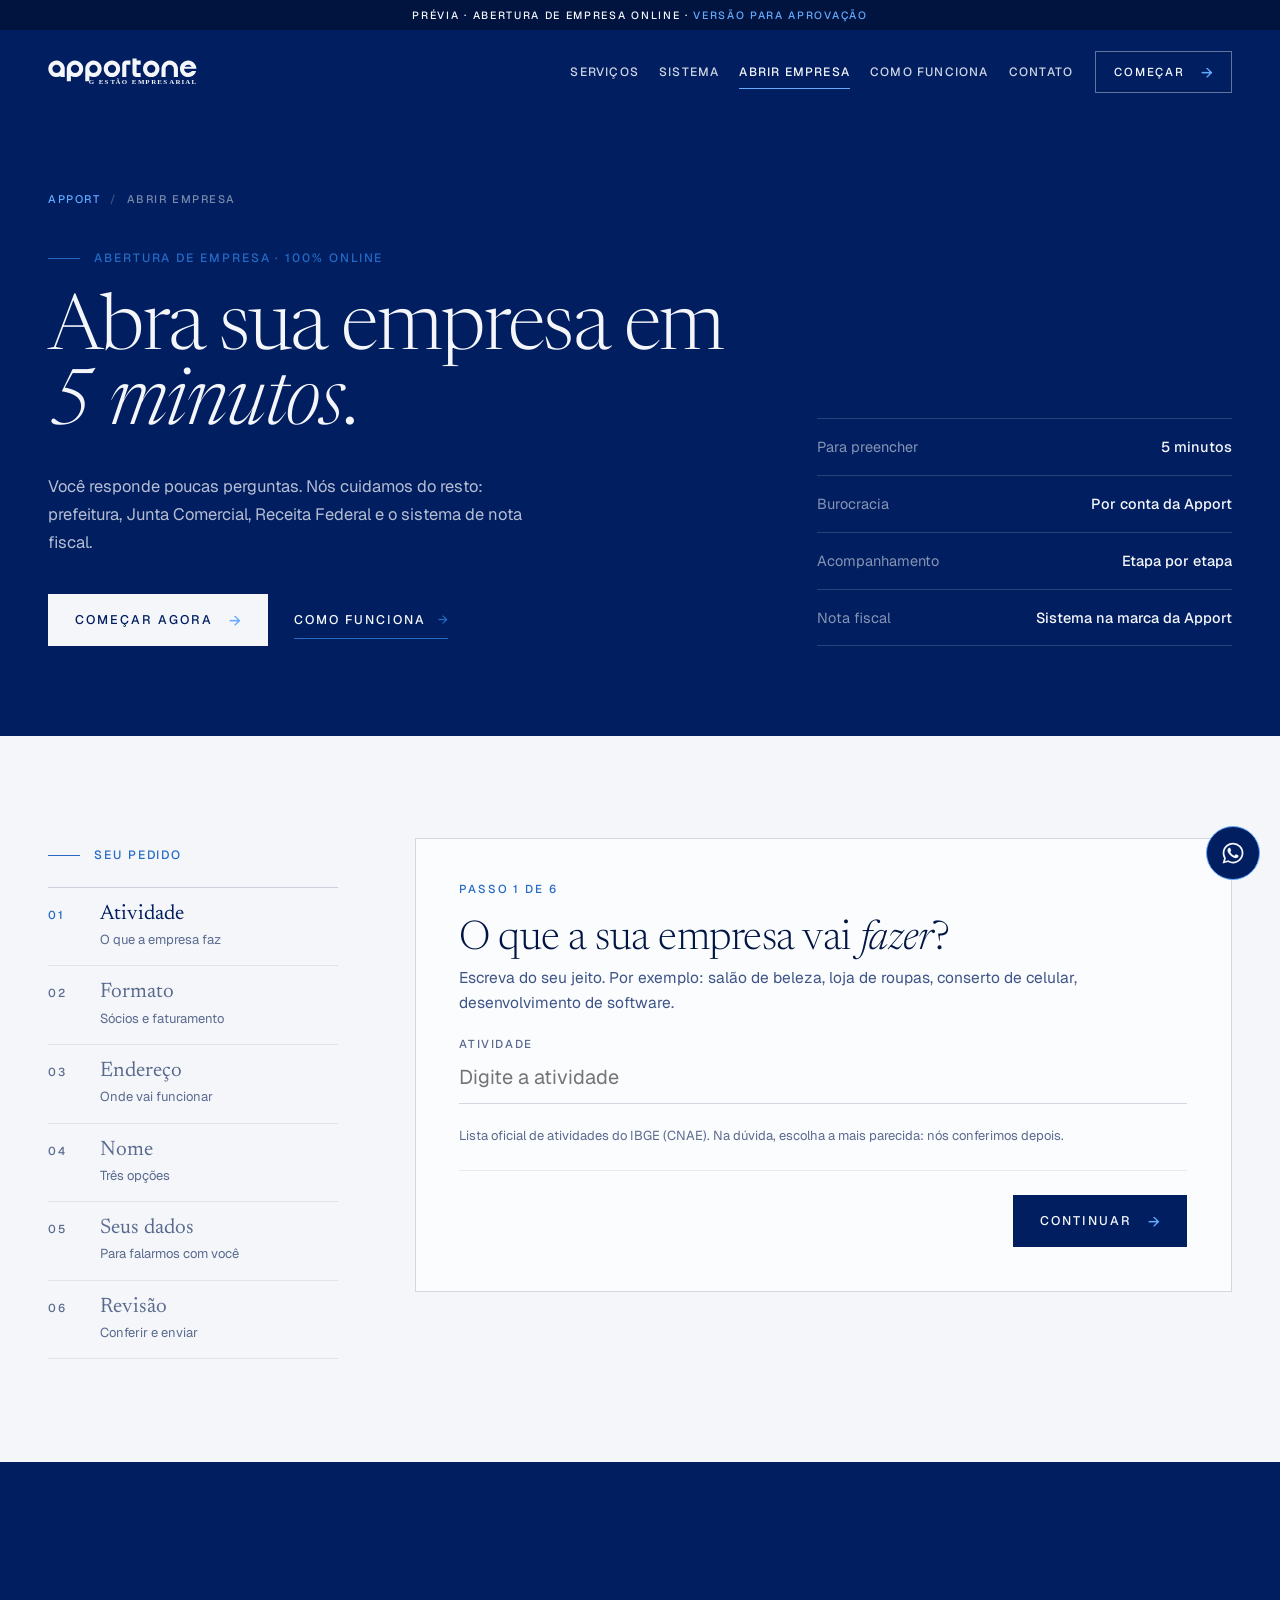
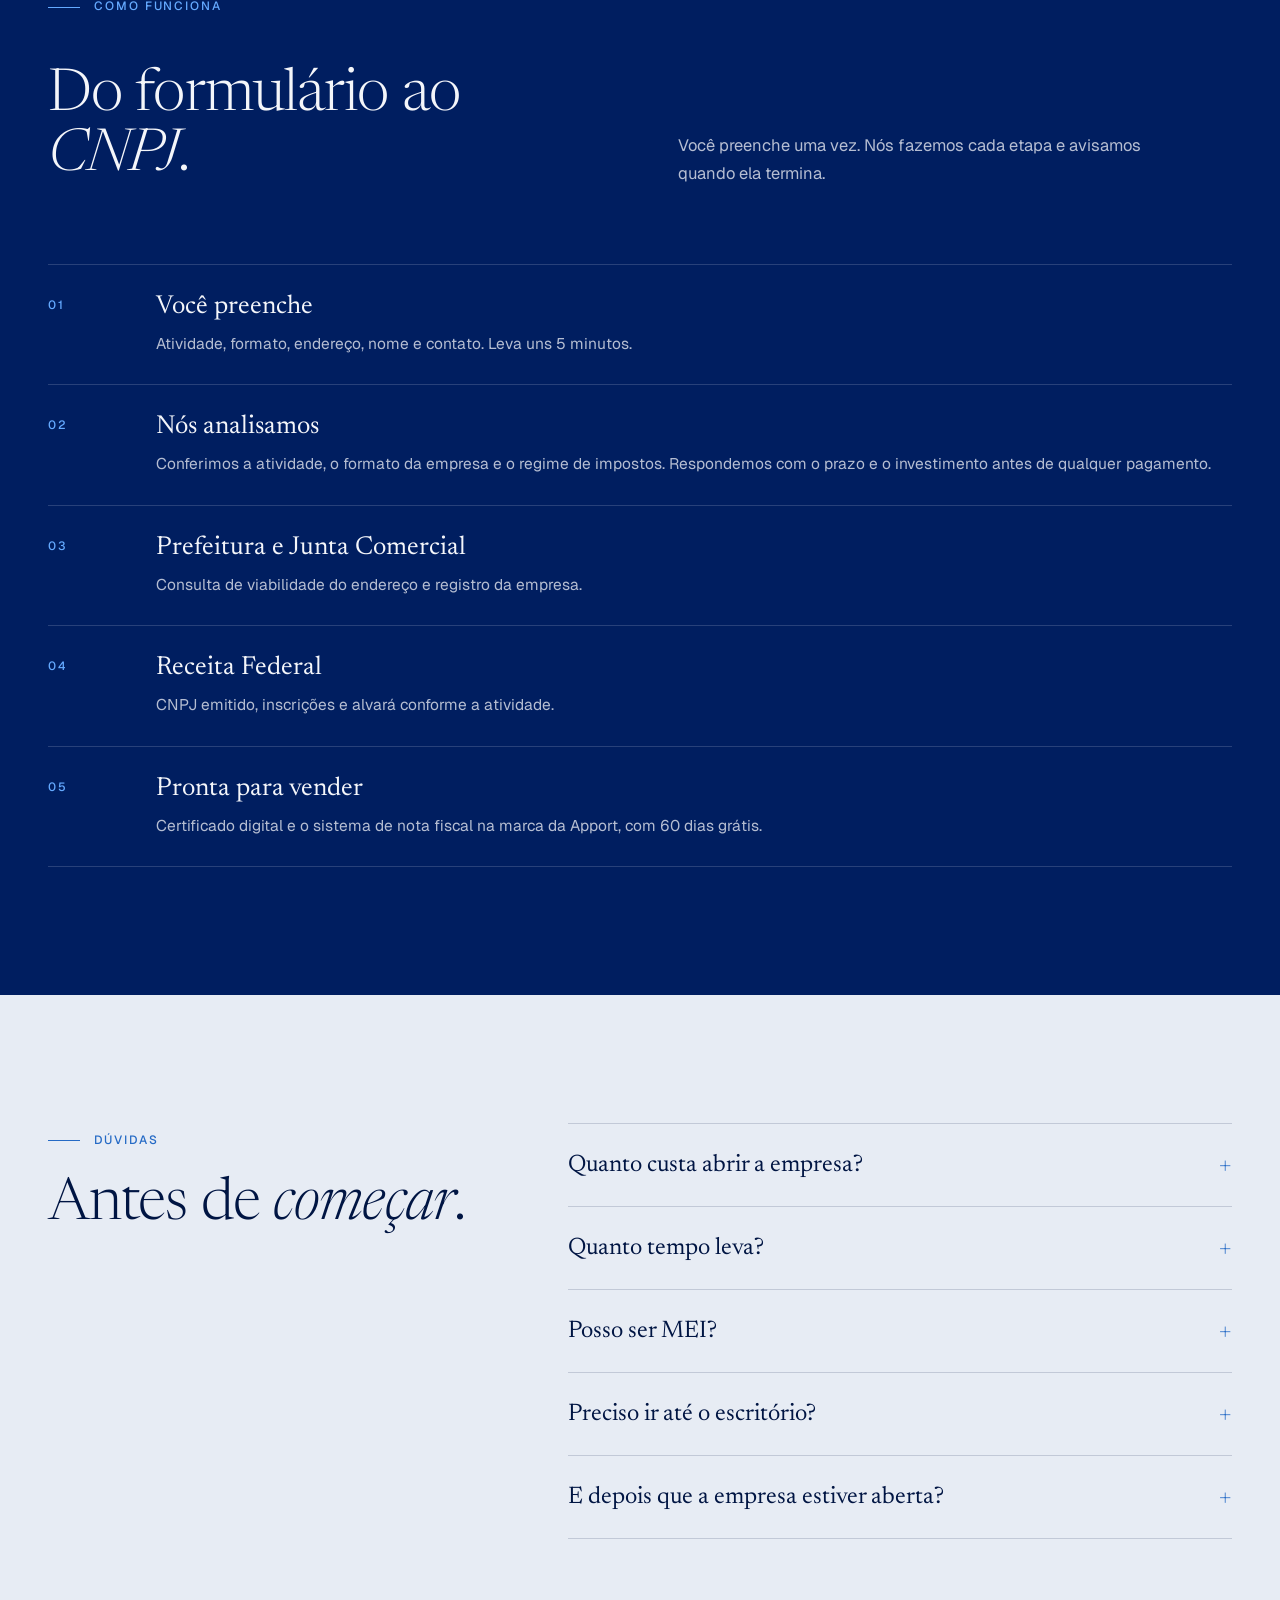
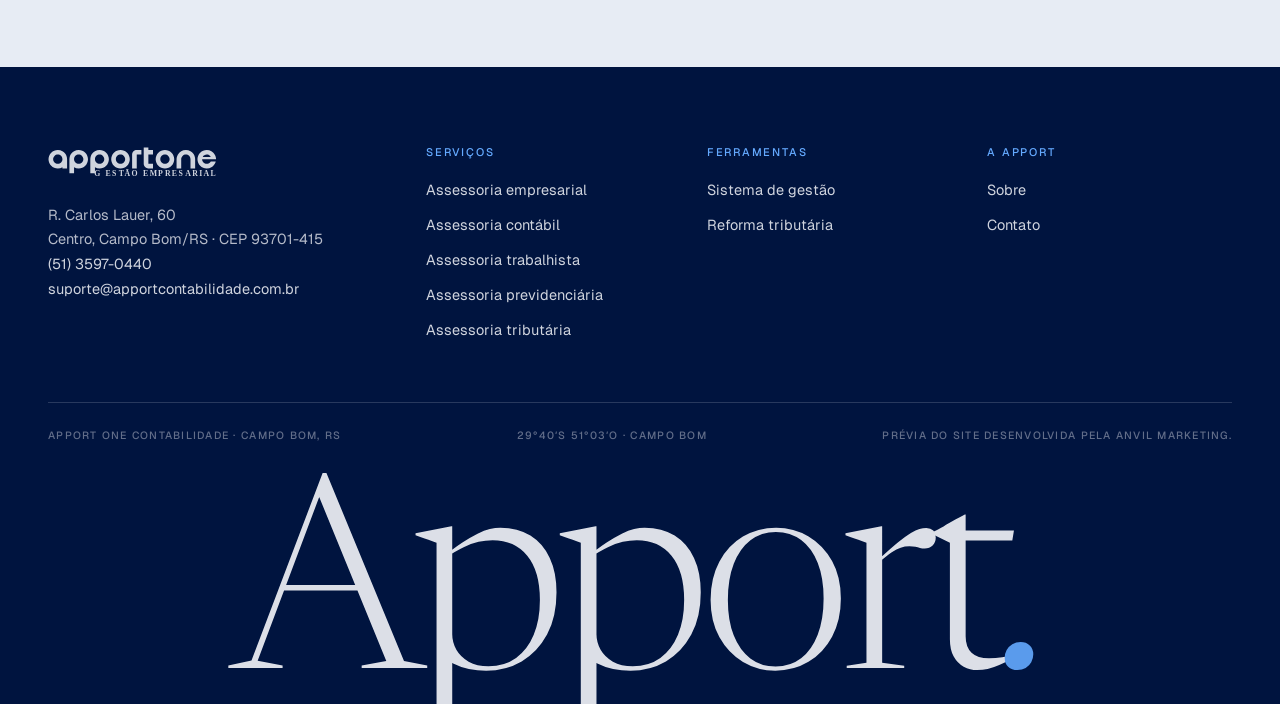
==== abrir-empresa/index.html @ 5e283ca7 "Abertura de empresa online: primeira versão da página (prévia) Co-Authored-By: Claude Opus 5.5 <nore" ====
<!doctype html>
<html lang="pt-BR">
<head>
<meta charset="utf-8">
<meta name="viewport" content="width=device-width, initial-scale=1, viewport-fit=cover">
<title>Abrir empresa · Apport One Contabilidade</title>
<meta name="description" content="Abra sua empresa com a Apport One Contabilidade. Você responde em 5 minutos e nós cuidamos de prefeitura, Junta Comercial, Receita Federal e nota fiscal.">
<meta name="robots" content="noindex, nofollow">
<meta name="theme-color" content="#001E60">
<link rel="icon" href="data:image/svg+xml,%3Csvg xmlns='http://www.w3.org/2000/svg' viewBox='0 0 64 64'%3E%3Crect width='64' height='64' fill='%23001E60'/%3E%3Ctext x='32' y='44' text-anchor='middle' font-family='Arial,sans-serif' font-weight='700' font-size='38' fill='%23ffffff'%3Ea%3C/text%3E%3C/svg%3E">
<link rel="preconnect" href="https://fonts.googleapis.com">
<link rel="preconnect" href="https://fonts.gstatic.com" crossorigin>
<link href="https://fonts.googleapis.com/css2?family=Newsreader:ital,opsz,wght@0,6..72,200..600;1,6..72,200..600&family=Geist:wght@300..700&display=swap" rel="stylesheet">
<link rel="stylesheet" href="../assets/site.css">
<style>
/* Abertura de empresa online · página da Apport (prévia Anvil) */
.ab-capa .t1{font-size:clamp(46px,6vw,98px)}
.ab-capa .ficha-s b{max-width:22ch}
#abrir{scroll-margin-top:96px;background:var(--papel);padding-block:clamp(70px,8vw,130px)}
.ab-grade{display:grid;grid-template-columns:minmax(0,290px) minmax(0,1fr);gap:clamp(28px,6vw,96px);align-items:start}
.ab-passos{position:sticky;top:140px}
.ab-passos ol{list-style:none;margin:22px 0 0;padding:0;border-top:1px solid var(--fio)}
.ab-passos li{display:grid;grid-template-columns:44px minmax(0,1fr);gap:2px 8px;padding:15px 0;border-bottom:1px solid var(--fio2);color:var(--cinza);transition:color .4s var(--lento)}
.ab-passos li .n{grid-row:1/3;font:500 11.5px/2 var(--sans);letter-spacing:.16em}
.ab-passos li b{font:400 21px/1.15 var(--serif);font-weight:400}
.ab-passos li small{font-size:13px;color:var(--cinza);overflow:hidden;text-overflow:ellipsis;white-space:nowrap}
.ab-passos li.vez{color:var(--marinho)}
.ab-passos li.vez .n{color:var(--ouro)}
.ab-passos li.ok{color:var(--tinta);cursor:pointer}
.ab-passos li.ok .n{color:var(--ouro)}
.ab-passos li.ok small{color:var(--tinta2)}
.ab-barra{display:none;height:2px;background:var(--fio2);margin-top:16px}
.ab-barra i{display:block;height:100%;width:16.7%;background:var(--ouro);transition:width .6s var(--lento)}
.ab-form,.ab-feito{background:var(--branco);border:1px solid var(--fio);padding:clamp(22px,3.4vw,52px);display:grid;gap:24px;min-width:0}
.ab-form fieldset{border:0;margin:0;padding:0;min-width:0;display:grid;gap:22px}
.ab-form legend{padding:0;margin:0 0 4px;font:300 clamp(32px,3.2vw,48px)/1.06 var(--serif);letter-spacing:-.012em}
.ab-form legend em{font-style:italic}
.ab-conta{margin:0;font:500 11.5px/1 var(--sans);letter-spacing:.16em;text-transform:uppercase;color:var(--ouro)}
.ab-dica{margin:0;color:var(--tinta2);font-size:15.5px;line-height:1.6;max-width:62ch}
.ab-fonte{margin:0;color:var(--cinza);font-size:13px;line-height:1.55}
.ab-form label{display:grid;gap:8px;font:500 11.5px/1.2 var(--sans);letter-spacing:.14em;text-transform:uppercase;color:var(--cinza)}
.ab-form input:not([type=radio]):not([type=checkbox]){width:100%;min-height:50px;padding:12px 0;border:0;border-bottom:1px solid var(--fio);background:transparent;font:400 17px/1.4 var(--sans);letter-spacing:0;text-transform:none;color:var(--tinta);border-radius:0;-webkit-appearance:none;appearance:none}
.ab-form input:focus{outline:0;border-color:var(--ouro)}
.ab-form input[aria-invalid=true]{border-color:#B42318}
.ab-form .campos{display:grid;gap:18px}
.ab-form .duplo{display:grid;grid-template-columns:1fr 1fr;gap:18px}
.g-t{margin:0 0 12px;font:500 11.5px/1.2 var(--sans);letter-spacing:.14em;text-transform:uppercase;color:var(--cinza)}
.ab-form .opcoes{display:flex;flex-wrap:wrap;gap:8px}
.ab-form .opcoes label{display:inline-flex;font:400 15.5px/1.2 var(--sans);letter-spacing:0;text-transform:none;color:var(--tinta)}
.ab-form .opcoes input{position:absolute;opacity:0;pointer-events:none;width:1px;height:1px}
.ab-form .opcoes span{padding:14px 17px;border:1px solid var(--fio);cursor:pointer;transition:background .35s var(--lento),color .35s var(--lento),border-color .35s var(--lento)}
.ab-form .opcoes span:hover{border-color:var(--marinho)}
.ab-form .opcoes input:checked+span{background:var(--marinho);color:var(--papel);border-color:var(--marinho)}
.ab-form .opcoes input:focus-visible+span{outline:1px solid var(--ouro);outline-offset:2px}
.ab-form .qtd{max-width:240px;margin-top:14px}
.busca input{font-size:20px!important}
.resultados{list-style:none;margin:0;padding:0}
.resultados:empty{display:none}
.resultados li+li button{border-top:1px solid var(--fio2)}
.resultados button{display:grid;grid-template-columns:92px minmax(0,1fr);gap:4px 14px;width:100%;text-align:left;padding:14px 10px;background:none;border:0;cursor:pointer;color:var(--tinta);font:inherit}
.resultados button:hover,.resultados button:focus-visible{background:var(--papel);outline:0}
.resultados .cod{font:500 12px/1.9 var(--sans);letter-spacing:.06em;color:var(--ouro)}
.resultados .ds{font-size:15.5px;line-height:1.45}
.resultados .aviso{padding:14px 10px;color:var(--cinza);font-size:14.5px;display:grid;gap:10px}
.resultados .aviso button{display:inline;width:auto;padding:0;color:var(--ouro);text-decoration:underline;text-underline-offset:3px}
.escolhidas{display:grid;gap:10px}
.escolhidas:empty{display:none}
.escolhida{display:grid;grid-template-columns:minmax(0,1fr) auto;gap:4px 14px;align-items:center;padding:14px 16px;border:1px solid var(--fio);background:var(--papel)}
.escolhida.principal{border-color:var(--marinho)}
.escolhida .tag{font:500 10.5px/1.4 var(--sans);letter-spacing:.14em;text-transform:uppercase;color:var(--ouro)}
.escolhida b{font-weight:500;font-size:15.5px;line-height:1.4}
.escolhida button{grid-row:1/3;grid-column:2;background:none;border:0;color:var(--cinza);cursor:pointer;font-size:13.5px;text-decoration:underline;text-underline-offset:3px;padding:8px 0}
.escolhida button:hover{color:var(--marinho)}
.indica{border-left:2px solid var(--ouro);background:var(--papel);padding:22px 24px;display:grid;gap:8px}
.indica .t{font:500 11px/1 var(--sans);letter-spacing:.16em;text-transform:uppercase;color:var(--ouro)}
.indica b{font:400 clamp(24px,2.2vw,30px)/1.15 var(--serif)}
.indica p{margin:0;color:var(--tinta2);font-size:15px;line-height:1.6}
.indica .reg{color:var(--tinta);font-size:14.5px}
.indica .reg span{color:var(--cinza)}
.resumo{margin:0;display:grid;border-top:1px solid var(--fio)}
.resumo div{display:grid;grid-template-columns:150px minmax(0,1fr) auto;gap:6px 16px;padding:14px 0;border-bottom:1px solid var(--fio2);font-size:15px;line-height:1.5}
.resumo dt{font:500 11px/1.9 var(--sans);letter-spacing:.14em;text-transform:uppercase;color:var(--cinza)}
.resumo dd{margin:0;overflow-wrap:anywhere}
.resumo button{background:none;border:0;color:var(--ouro);cursor:pointer;font-size:13px;text-decoration:underline;text-underline-offset:3px;align-self:start;padding:3px 0}
.docs ul{margin:0;padding-left:18px;color:var(--tinta2);font-size:15px;display:grid;gap:5px}
.ab-form .aceite{display:grid;grid-template-columns:22px minmax(0,1fr);gap:12px;align-items:start;text-transform:none;letter-spacing:0;font:400 15px/1.55 var(--sans);color:var(--tinta);cursor:pointer}
.aceite input{width:18px;height:18px;margin:3px 0 0;accent-color:#001E60}
.erro{margin:0;color:#B42318;font-size:14.5px}
.erro:empty{display:none}
.ab-nav{display:flex;justify-content:space-between;align-items:center;gap:16px 24px;flex-wrap:wrap;border-top:1px solid var(--fio2);padding-top:24px}
.ab-nav .bt{margin-left:auto}
.lk.volta{background:none;border:0;border-bottom:1px solid var(--ouro);cursor:pointer;color:var(--tinta);padding:12px 0}
.lk.volta::after{content:none}
.lk.volta::before{content:"←";letter-spacing:0;color:var(--ouro);transition:transform .5s var(--lento)}
.lk.volta:hover::before{transform:translateX(-5px)}
.ab-feito h2{font:300 clamp(34px,3.6vw,54px)/1.05 var(--serif);letter-spacing:-.012em}
.ab-feito h2 em{font-style:italic}
.ab-feito .lead{max-width:56ch}
.ab-feito .acoes{display:flex;flex-wrap:wrap;gap:16px 26px;align-items:center}
.protocolo{display:inline-block;font:500 13px/1 var(--sans);letter-spacing:.14em;color:var(--marinho);border:1px solid var(--fio);padding:10px 14px;background:var(--papel)}
.linha-tempo{list-style:none;margin:4px 0 0;padding:0;display:grid;border-top:1px solid var(--fio);padding-top:24px}
.linha-tempo li{display:grid;grid-template-columns:28px minmax(0,1fr);gap:2px 14px;padding:0 0 22px;position:relative}
.linha-tempo li::before{content:"";width:12px;height:12px;border:1px solid var(--cinza);border-radius:50%;margin-top:7px;background:var(--branco);grid-row:1/3;justify-self:center;position:relative;z-index:1}
.linha-tempo li::after{content:"";position:absolute;left:13.5px;top:22px;bottom:0;width:1px;background:var(--fio)}
.linha-tempo li:last-child{padding-bottom:0}
.linha-tempo li:last-child::after{display:none}
.linha-tempo li.ok::before{background:var(--marinho);border-color:var(--marinho)}
.linha-tempo li.vez::before{border-color:var(--ouro);background:var(--ouro);box-shadow:0 0 0 5px rgba(37,106,197,.16)}
.linha-tempo b{font:400 20px/1.3 var(--serif)}
.linha-tempo small{grid-column:2;color:var(--cinza);font-size:13.5px}
.linha-tempo li.vez small{color:var(--ouro)}
.ab-como .etapas{border-top-color:var(--fio-m)}
@media(max-width:760px){.ab-form,.ab-feito{padding-bottom:84px}}
@media(max-width:900px){
  .ab-grade{grid-template-columns:1fr}
  .ab-passos{position:static}
  .ab-passos ol{display:none}
  .ab-barra{display:block}
}
@media(max-width:560px){
  .ab-form .duplo{grid-template-columns:1fr}
  .resumo div{grid-template-columns:minmax(0,1fr) auto}
  .resumo dt{grid-column:1/-1}
  .resultados button{grid-template-columns:1fr}
  .ab-nav .bt{width:100%;justify-content:center}
}
@media(prefers-reduced-motion:reduce){*{transition:none!important;animation:none!important}}
</style>
<script>document.documentElement.classList.add('js')</script>
</head>
<body class="pg-abrir">
<svg width="0" height="0" style="position:absolute" aria-hidden="true"><defs><symbol id="logo-apport" viewBox="28 30 1880 350"><g> <path d="M234.58 139.5c-5.2-20.23-16.4-38.05-31.59-51.46-5.11-4.51-10.68-8.52-16.61-11.96-15.14-8.76-32.72-13.77-51.46-13.77-28.42 0-54.15 11.52-72.77 30.14-18.63 18.62-30.14 44.35-30.14 72.77s11.52 54.15 30.14 72.77 44.35 30.14 72.77 30.14c18.74 0 36.32-5.01 51.46-13.77v13.77h51.46V165.22c0-8.89-1.13-17.51-3.25-25.73Zm-63.28 62.11c-9.31 9.31-22.17 15.07-36.38 15.07s-27.08-5.76-36.38-15.07c-9.31-9.31-15.07-22.18-15.07-36.38s5.76-27.07 15.07-36.38 22.17-15.07 36.38-15.07c28.42 0 51.46 23.04 51.46 51.46 0 14.21-5.76 27.07-15.07 36.38Z" fill="currentColor"></path> <path d="M439.23 92.46c-18.63-18.62-44.35-30.14-72.77-30.14-18.75 0-36.32 5.01-51.46 13.77-5.94 3.44-11.51 7.45-16.61 11.96-15.19 13.4-26.39 31.23-31.59 51.46-2.12 8.22-3.25 16.84-3.25 25.73v154.37h51.46v-65.23c15.13 8.76 32.71 13.77 51.46 13.77 28.41 0 54.14-11.52 72.77-30.14 18.62-18.62 30.14-44.35 30.14-72.77s-11.52-54.15-30.14-72.77Zm-36.38 109.15c-9.31 9.31-22.17 15.07-36.38 15.07s-27.08-5.76-36.38-15.07c-9.31-9.31-15.07-22.18-15.07-36.38 0-28.42 23.04-51.46 51.46-51.46 14.21 0 27.08 5.76 36.38 15.07 9.31 9.31 15.07 22.18 15.07 36.38s-5.76 27.07-15.07 36.38Z" fill="currentColor"></path> <path d="M1061.11 62.31v51.46h-51.46v154.37h-51.46V113.77c0-28.42 23.04-51.46 51.46-51.46z" fill="currentColor"></path> <path d="M1138.29 216.68h51.46v51.46h-51.46c-28.42 0-51.46-23.04-51.46-51.46V36.6h51.46v25.71h51.46v51.46h-51.46z" fill="currentColor"></path> <path d="M670.78 92.46c-18.63-18.62-44.35-30.14-72.77-30.14-18.75 0-36.32 5.01-51.46 13.77-5.94 3.44-11.51 7.45-16.61 11.96-15.19 13.4-26.39 31.23-31.59 51.46-2.12 8.22-3.25 16.84-3.25 25.73v154.37h51.46v-65.23c15.13 8.76 32.71 13.77 51.46 13.77 28.41 0 54.14-11.52 72.77-30.14 18.62-18.62 30.14-44.35 30.14-72.77s-11.52-54.15-30.14-72.77ZM634.4 201.61c-9.31 9.31-22.17 15.07-36.38 15.07s-27.08-5.76-36.38-15.07c-9.31-9.31-15.07-22.18-15.07-36.38 0-28.42 23.04-51.46 51.46-51.46 14.21 0 27.08 5.76 36.38 15.07 9.31 9.31 15.07 22.18 15.07 36.38s-5.76 27.07-15.07 36.38Z" fill="currentColor"></path> <path d="M902.33 92.46c-18.63-18.62-44.35-30.14-72.77-30.14-56.84 0-102.91 46.07-102.91 102.91 0 28.42 11.52 54.15 30.14 72.77s44.35 30.14 72.77 30.14 54.14-11.52 72.77-30.14c18.62-18.62 30.14-44.35 30.14-72.77s-11.52-54.15-30.14-72.77m-36.38 109.15c-9.31 9.31-22.17 15.07-36.38 15.07s-27.08-5.76-36.38-15.07c-9.31-9.31-15.07-22.18-15.07-36.38 0-28.42 23.04-51.46 51.46-51.46 14.21 0 27.08 5.76 36.38 15.07 9.31 9.31 15.07 22.18 15.07 36.38s-5.76 27.07-15.07 36.38Z" fill="currentColor"></path> <path d="M1656.45 165.22v102.91h-51.46V165.22c0-28.42-23.04-51.46-51.46-51.46-14.21 0-27.08 5.76-36.38 15.07-9.31 9.31-15.07 22.18-15.07 36.38v102.91h-51.46V165.21c0-8.89 1.13-17.51 3.25-25.73 4.65-18.08 14.09-34.24 26.9-47.04a103.5 103.5 0 0 1 21.32-16.37c15.13-8.76 32.71-13.77 51.46-13.77s36.32 5.01 51.46 13.77c5.94 3.44 11.5 7.45 16.61 11.96 15.19 13.4 26.39 31.23 31.59 51.46 2.12 8.22 3.25 16.84 3.25 25.73Z" fill="currentColor"></path> <path d="M1394.76 92.46c-18.63-18.62-44.35-30.14-72.77-30.14-56.84 0-102.91 46.07-102.91 102.91 0 28.42 11.52 54.15 30.14 72.77s44.35 30.14 72.77 30.14 54.14-11.52 72.77-30.14c18.62-18.62 30.14-44.35 30.14-72.77s-11.52-54.15-30.14-72.77m-36.39 109.15c-9.31 9.31-22.17 15.07-36.38 15.07s-27.08-5.76-36.38-15.07c-9.31-9.31-15.07-22.18-15.07-36.38 0-28.42 23.04-51.46 51.46-51.46 14.21 0 27.08 5.76 36.38 15.07 9.31 9.31 15.07 22.18 15.07 36.38s-5.76 27.07-15.07 36.38Z" fill="currentColor"></path> <path d="M1829.65 190.95a51.2 51.2 0 0 1-8.18 10.66c-9.31 9.31-22.17 15.07-36.38 15.07s-27.08-5.76-36.38-15.07a51.2 51.2 0 0 1-8.18-10.66 51.2 51.2 0 0 1-6.89-25.73h154.37c0-8.89-1.13-17.51-3.25-25.73-4.65-18.08-14.09-34.24-26.9-47.04a104 104 0 0 0-21.31-16.37c-15.14-8.76-32.72-13.77-51.46-13.77-56.84 0-102.91 46.07-102.91 102.91 0 28.42 11.52 54.15 30.14 72.77s44.35 30.14 72.77 30.14c18.74 0 36.32-5.01 51.46-13.77 5.94-3.44 11.5-7.45 16.61-11.96 1.61-1.43 3.18-2.9 4.7-4.41 12.8-12.8 22.24-28.96 26.9-47.04h-55.1Zm-44.56-77.18c14.21 0 27.08 5.76 36.38 15.07 3.17 3.17 5.93 6.75 8.18 10.66h-89.13c8.89-15.38 25.52-25.73 44.57-25.73" fill="currentColor"></path> <text transform="translate(538 355.47)" fill="currentColor" font-family="AcuminPro-Bold,&quot;Acumin Pro&quot;" font-size="86.63" font-weight="700"><tspan y="0" x="0" letter-spacing=".22em"> G</tspan><tspan y="0" x="124.65" letter-spacing=".23em">E</tspan><tspan y="0" x="198.29" letter-spacing=".22em">S</tspan><tspan y="0" x="272.09" letter-spacing=".15em">T</tspan><tspan y="0" x="335.85" letter-spacing=".21em">Ã</tspan><tspan y="0" x="413.47" letter-spacing=".22em">O EM</tspan><tspan y="0" x="708.26" letter-spacing=".21em">P</tspan><tspan y="0" x="783.28" letter-spacing=".23em">R</tspan><tspan y="0" x="860.37" letter-spacing=".23em">E</tspan><tspan y="0" x="934" letter-spacing=".23em">S</tspan><tspan y="0" x="1008.85" letter-spacing=".22em">A</tspan><tspan y="0" x="1087.33" letter-spacing=".23em">R</tspan><tspan y="0" x="1164.43" letter-spacing=".22em">I</tspan><tspan y="0" x="1210.86" letter-spacing=".22em">A</tspan><tspan y="0" x="1289.34" letter-spacing=".22em">L</tspan></text> </g></symbol></defs></svg>
<div class="previa">Prévia · abertura de empresa online · <b>versão para aprovação</b></div>
<a class="pular" href="#abrir">Pular para o formulário</a>
<header class="topo"><div class="c"><a class="logo" href="../" aria-label="Apport One Contabilidade, início"><svg class="wm" role="img" aria-label="Apport One Gestão Empresarial"><use href="#logo-apport"/></svg></a><nav class="menu" id="menu" aria-label="Principal"><a href="../#servicos">Serviços</a><a href="../#sistema">Sistema</a><a href="#abrir" aria-current="page">Abrir empresa</a><a href="#como">Como funciona</a><a href="../#contato">Contato</a></nav><a class="bt" href="#abrir"><span class="txt">Começar</span></a><button class="abre" type="button" aria-expanded="false" aria-controls="menu" aria-label="Abrir menu"><span></span><span></span><span></span></button></div></header>
<main id="conteudo">

<section class="capa ab-capa"><div class="c">
<div>
<nav class="migalhas" aria-label="Você está em"><a href="../">Apport</a><span aria-hidden="true">/</span><span>Abrir empresa</span></nav>
<span class="rotulo">Abertura de empresa · 100% online</span>
<h1 class="t1" style="margin-top:26px">Abra sua empresa em <em>5 minutos</em>.</h1>
<p class="lead">Você responde poucas perguntas. Nós cuidamos do resto: prefeitura, Junta Comercial, Receita Federal e o sistema de nota fiscal.</p>
<div class="acoes"><a class="bt" href="#abrir"><span class="txt">Começar agora</span></a><a class="lk" href="#como">Como funciona</a></div>
</div>
<div class="ficha-s">
<div><span>Para preencher</span><b>5 minutos</b></div>
<div><span>Burocracia</span><b>Por conta da Apport</b></div>
<div><span>Acompanhamento</span><b>Etapa por etapa</b></div>
<div><span>Nota fiscal</span><b>Sistema na marca da Apport</b></div>
</div>
</div></section>

<section id="abrir"><div class="c ab-grade">
<aside class="ab-passos" aria-label="Etapas do pedido">
<span class="rotulo">Seu pedido</span>
<ol id="passos">
<li data-p="1"><span class="n">01</span><b>Atividade</b><small data-res="1">O que a empresa faz</small></li>
<li data-p="2"><span class="n">02</span><b>Formato</b><small data-res="2">Sócios e faturamento</small></li>
<li data-p="3"><span class="n">03</span><b>Endereço</b><small data-res="3">Onde vai funcionar</small></li>
<li data-p="4"><span class="n">04</span><b>Nome</b><small data-res="4">Três opções</small></li>
<li data-p="5"><span class="n">05</span><b>Seus dados</b><small data-res="5">Para falarmos com você</small></li>
<li data-p="6"><span class="n">06</span><b>Revisão</b><small data-res="6">Conferir e enviar</small></li>
</ol>
<div class="ab-barra" aria-hidden="true"><i id="barra"></i></div>
</aside>

<div>
<form class="ab-form" id="form" novalidate>
<p class="ab-conta" id="conta" aria-live="polite">Passo 1 de 6</p>

<fieldset class="passo" data-passo="1">
<legend>O que a sua empresa vai <em>fazer</em>?</legend>
<p class="ab-dica">Escreva do seu jeito. Por exemplo: salão de beleza, loja de roupas, conserto de celular, desenvolvimento de software.</p>
<div class="busca">
<label for="q">Atividade</label>
<input id="q" type="search" autocomplete="off" enterkeyhint="search" placeholder="Digite a atividade" aria-controls="resultados" aria-describedby="fonte-cnae">
</div>
<ul id="resultados" class="resultados" aria-label="Atividades encontradas" aria-live="polite"></ul>
<div id="escolhidas" class="escolhidas"></div>
<p class="ab-fonte" id="fonte-cnae">Lista oficial de atividades do IBGE (CNAE). Na dúvida, escolha a mais parecida: nós conferimos depois.</p>
</fieldset>

<fieldset class="passo" data-passo="2" hidden>
<legend>Como vai ser a <em>empresa</em>?</legend>
<div><p class="g-t" id="g-socios">Quem vai ser dono?</p>
<div class="opcoes" role="radiogroup" aria-labelledby="g-socios">
<label><input type="radio" name="socios" value="1"><span>Só eu</span></label>
<label><input type="radio" name="socios" value="2"><span>Eu e mais sócios</span></label>
</div>
<label class="qtd" id="qtd-socios" hidden>Quantos sócios no total?<input type="number" name="nsocios" min="2" max="30" inputmode="numeric"></label>
</div>
<div><p class="g-t" id="g-fat">Quanto pretende faturar por mês?</p>
<div class="opcoes" role="radiogroup" aria-labelledby="g-fat">
<label><input type="radio" name="fat" value="1"><span>Até R$ 6.750</span></label>
<label><input type="radio" name="fat" value="2"><span>De R$ 6.750 a R$ 30 mil</span></label>
<label><input type="radio" name="fat" value="3"><span>De R$ 30 mil a R$ 100 mil</span></label>
<label><input type="radio" name="fat" value="4"><span>Mais de R$ 100 mil</span></label>
<label><input type="radio" name="fat" value="0"><span>Ainda não sei</span></label>
</div></div>
<div><p class="g-t" id="g-func">Vai ter funcionários?</p>
<div class="opcoes" role="radiogroup" aria-labelledby="g-func">
<label><input type="radio" name="func" value="0"><span>Não, por enquanto</span></label>
<label><input type="radio" name="func" value="1"><span>Um</span></label>
<label><input type="radio" name="func" value="2"><span>Dois ou mais</span></label>
</div></div>
<div class="indica" id="indica" aria-live="polite" hidden></div>
</fieldset>

<fieldset class="passo" data-passo="3" hidden>
<legend>Onde a empresa vai <em>funcionar</em>?</legend>
<div class="opcoes" role="radiogroup" aria-label="Tipo de endereço">
<label><input type="radio" name="local" value="casa"><span>Na minha casa</span></label>
<label><input type="radio" name="local" value="sala"><span>Sala, loja ou galpão</span></label>
<label><input type="radio" name="local" value="nao"><span>Ainda não tenho endereço</span></label>
</div>
<div class="campos" id="end" hidden>
<div class="duplo"><label>CEP<input name="cep" inputmode="numeric" autocomplete="postal-code" placeholder="00000-000" maxlength="9"></label><label>Número<input name="num" autocomplete="off"></label></div>
<label>Rua<input name="rua" autocomplete="address-line1"></label>
<div class="duplo"><label>Bairro<input name="bairro" autocomplete="off"></label><label>Complemento<input name="compl" placeholder="Sala, andar (opcional)" autocomplete="address-line2"></label></div>
<div class="duplo"><label>Cidade<input name="cidade" autocomplete="address-level2"></label><label>UF<input name="uf" maxlength="2" autocomplete="address-level1"></label></div>
<p class="ab-fonte" id="cep-msg" aria-live="polite"></p>
</div>
<p class="ab-dica" id="local-dica"></p>
</fieldset>

<fieldset class="passo" data-passo="4" hidden>
<legend>Como a empresa vai se <em>chamar</em>?</legend>
<p class="ab-dica">A Junta Comercial só aceita um nome que ainda não existe. Por isso pedimos três opções, em ordem de preferência.</p>
<div class="campos">
<label>1ª opção de nome<input name="nome1" autocomplete="organization" placeholder="Ex.: Studio Bela Forma"></label>
<label>2ª opção<input name="nome2" autocomplete="off"></label>
<label>3ª opção<input name="nome3" autocomplete="off"></label>
<label>Nome fantasia (opcional)<input name="fantasia" placeholder="Como os clientes vão conhecer a empresa" autocomplete="off"></label>
</div>
</fieldset>

<fieldset class="passo" data-passo="5" hidden>
<legend>Agora, <em>você</em>.</legend>
<div class="campos">
<label>Nome completo<input name="pessoa" autocomplete="name"></label>
<div class="duplo"><label>CPF<input name="cpf" inputmode="numeric" placeholder="000.000.000-00" maxlength="14" autocomplete="off"></label><label>WhatsApp<input name="zap" inputmode="tel" autocomplete="tel" placeholder="(51) 90000-0000" maxlength="16"></label></div>
<label>E-mail<input name="email" type="email" autocomplete="email" inputmode="email"></label>
</div>
<p class="ab-dica" id="socios-dica" hidden>Os dados dos outros sócios nós pedimos depois, pelo WhatsApp.</p>
</fieldset>

<fieldset class="passo" data-passo="6" hidden>
<legend>Confira e <em>envie</em>.</legend>
<dl class="resumo" id="resumo"></dl>
<div class="docs"><p class="g-t">Deixe à mão (pedimos depois)</p>
<ul><li>RG ou CNH de cada sócio</li><li>Comprovante de residência</li><li>IPTU ou inscrição do imóvel onde a empresa vai funcionar</li><li>Certidão de casamento, se for casado</li></ul>
</div>
<label class="aceite"><input type="checkbox" name="aceite"><span>Li e concordo: a Apport One Contabilidade pode usar estes dados para preparar a abertura da minha empresa e falar comigo pelo WhatsApp e pelo e-mail.</span></label>
</fieldset>

<p class="erro" id="erro" role="alert"></p>
<div class="ab-nav">
<button type="button" class="lk volta" id="voltar" hidden>Voltar</button>
<button type="submit" class="bt" id="seguir"><span class="txt">Continuar</span></button>
</div>
</form>

<div class="ab-feito" id="feito" hidden tabindex="-1">
<span class="rotulo">Quase lá</span>
<h2>Agora é só <em>enviar</em>.</h2>
<p class="lead">Protocolo <span class="protocolo" id="protocolo">AP</span></p>
<p class="ab-dica" id="feito-txt">Abrimos a conversa com a Apport no WhatsApp com o resumo pronto. Envie a mensagem e respondemos com o prazo e o investimento para a sua cidade.</p>
<div class="acoes"><a class="bt" id="wa-de-novo" href="#" target="_blank" rel="noopener"><span class="txt">Abrir o WhatsApp de novo</span></a><button type="button" class="lk volta" id="outro">Fazer outro pedido</button></div>
<p class="g-t" style="margin:6px 0 0">Acompanhe a abertura</p>
<ol class="linha-tempo" id="linha"></ol>
<p class="ab-fonte">Prévia: nesta versão o pedido segue pelo WhatsApp. Na versão final, cada etapa aparece aqui e você recebe um aviso a cada mudança.</p>
</div>
</div>
</div></section>

<section class="escuro ab-como" id="como"><div class="c">
<div class="cab-s"><div><span class="rotulo">Como funciona</span><h2 class="t2" style="margin-top:26px">Do formulário ao <em>CNPJ</em>.</h2></div><p class="lead">Você preenche uma vez. Nós fazemos cada etapa e avisamos quando ela termina.</p></div>
<ol class="etapas">
<li><div><h3>Você preenche</h3><p>Atividade, formato, endereço, nome e contato. Leva uns 5 minutos.</p></div></li>
<li><div><h3>Nós analisamos</h3><p>Conferimos a atividade, o formato da empresa e o regime de impostos. Respondemos com o prazo e o investimento antes de qualquer pagamento.</p></div></li>
<li><div><h3>Prefeitura e Junta Comercial</h3><p>Consulta de viabilidade do endereço e registro da empresa.</p></div></li>
<li><div><h3>Receita Federal</h3><p>CNPJ emitido, inscrições e alvará conforme a atividade.</p></div></li>
<li><div><h3>Pronta para vender</h3><p>Certificado digital e o sistema de nota fiscal na marca da Apport, com 60 dias grátis.</p></div></li>
</ol>
</div></section>

<section class="alt"><div class="c faq"><div><span class="rotulo">Dúvidas</span><h2 class="t2" style="margin-top:26px">Antes de <em>começar</em>.</h2></div><div class="faq-l">
<details><summary>Quanto custa abrir a empresa?</summary><div class="resp"><p>Depende do formato da empresa e das taxas da Junta Comercial e da prefeitura da sua cidade. Depois da análise, informamos o valor exato antes de qualquer pagamento.</p></div></details>
<details><summary>Quanto tempo leva?</summary><div class="resp"><p>O prazo depende da prefeitura e da Junta Comercial. Na análise, passamos a previsão para a sua cidade.</p></div></details>
<details><summary>Posso ser MEI?</summary><div class="resp"><p>O MEI é para quem trabalha sozinho, fatura até <span data-mei>R$ 81 mil</span> por ano, tem no máximo um funcionário e exerce uma atividade da lista permitida. O formulário já indica se é possível e nós confirmamos.</p></div></details>
<details><summary>Preciso ir até o escritório?</summary><div class="resp"><p>Não. Tudo é feito online. Se preferir, atendemos no escritório, em Campo Bom.</p></div></details>
<details><summary>E depois que a empresa estiver aberta?</summary><div class="resp"><p>A Apport cuida da sua contabilidade, e a empresa já sai com o sistema de gestão e nota fiscal na marca da Apport.</p></div></details>
</div></div></section>

</main>
<footer class="rodape"><div class="c"><div class="grade">
<div><a class="logo" href="../" aria-label="Apport One Contabilidade, início"><svg class="wm" role="img" aria-label="Apport One Gestão Empresarial"><use href="#logo-apport"/></svg></a><address>R. Carlos Lauer, 60<br>Centro, Campo Bom/RS · CEP 93701-415<br><a href="https://wa.me/555135970440?text=Ol%C3%A1%2C%20Apport!%20Vim%20pelo%20site." target="_blank" rel="noopener">(51) 3597-0440</a><br><a href="mailto:suporte@apportcontabilidade.com.br">suporte@apportcontabilidade.com.br</a></address></div>
<div><h4>Serviços</h4><ul><li><a href="../#servicos">Assessoria empresarial</a></li><li><a href="../#servicos">Assessoria contábil</a></li><li><a href="../#servicos">Assessoria trabalhista</a></li><li><a href="../#servicos">Assessoria previdenciária</a></li><li><a href="../#servicos">Assessoria tributária</a></li></ul></div>
<div><h4>Ferramentas</h4><ul><li><a href="../#sistema">Sistema de gestão</a></li><li><a href="../#reforma">Reforma tributária</a></li></ul></div>
<div><h4>A Apport</h4><ul><li><a href="../#apport">Sobre</a></li><li><a href="../#contato">Contato</a></li></ul></div>
</div><div class="base"><span>Apport One Contabilidade · Campo Bom, RS</span><span>29°40′S 51°03′O · Campo Bom</span><span>Prévia do site desenvolvida pela Anvil Marketing.</span></div><div class="rodape-marca" aria-hidden="true">Apport<em>.</em></div></div></footer>
<a class="wa-fab" href="https://wa.me/555135970440?text=Ol%C3%A1%2C%20Apport!%20Quero%20abrir%20uma%20empresa." target="_blank" rel="noopener" aria-label="Conversar no WhatsApp"><svg viewBox="0 0 24 24" aria-hidden="true"><path d="M17.47 14.38c-.3-.15-1.76-.87-2.03-.97-.27-.1-.47-.15-.67.15-.2.3-.77.97-.94 1.17-.17.2-.35.22-.65.07-.3-.15-1.26-.46-2.4-1.48-.89-.79-1.49-1.77-1.66-2.07-.17-.3-.02-.46.13-.61.13-.13.3-.35.45-.52.15-.17.2-.3.3-.5.1-.2.05-.37-.03-.52-.07-.15-.67-1.62-.92-2.22-.24-.58-.49-.5-.67-.51h-.57c-.2 0-.52.07-.79.37-.27.3-1.04 1.02-1.04 2.48s1.07 2.88 1.21 3.08c.15.2 2.1 3.2 5.08 4.49.71.31 1.26.49 1.69.63.71.23 1.36.2 1.87.12.57-.08 1.76-.72 2-1.41.25-.7.25-1.29.17-1.41-.07-.13-.27-.2-.57-.35M12.04 21.5h-.01a9.4 9.4 0 0 1-4.79-1.31l-.34-.2-3.56.93.95-3.47-.22-.36a9.38 9.38 0 0 1-1.44-5.01c0-5.19 4.23-9.41 9.42-9.41a9.36 9.36 0 0 1 6.66 2.76 9.35 9.35 0 0 1 2.75 6.66c0 5.19-4.23 9.41-9.42 9.41M20.05 3.98A11.3 11.3 0 0 0 12.04.7C5.8.7.72 5.78.72 12.02c0 2 .52 3.94 1.51 5.66L.62 23.5l5.96-1.56a11.3 11.3 0 0 0 5.46 1.39h.01c6.24 0 11.32-5.08 11.32-11.32 0-3.02-1.18-5.87-3.32-8.01"/></svg></a>

<script>
(function () {
  'use strict';
  var d = document;
  var WA = '555135970440';
  /* limite anual do MEI em vigor em outubro de 2026 (LC 123/2006, art. 18-A). Se mudar, troque só aqui. */
  var MEI_ANO = 81000;
  var TOTAL = 6;
  var CHAVE = 'apport:abrir-empresa:v1';
  var reduz = window.matchMedia && matchMedia('(prefers-reduced-motion: reduce)').matches;

  function $(s, r) { return (r || d).querySelector(s); }
  function $$(s, r) { return [].slice.call((r || d).querySelectorAll(s)); }
  function sa(s) { return String(s || '').normalize('NFD').replace(/[̀-ͯ]/g, '').toLowerCase(); }
  function brl(n) { return 'R$ ' + n.toLocaleString('pt-BR'); }
  $$('[data-mei]').forEach(function (el) { el.textContent = 'R$ ' + (MEI_ANO / 1000).toLocaleString('pt-BR') + ' mil'; });

  /* cabeçalho e menu */
  var topo = $('.topo');
  function rola() { if (topo) topo.classList.toggle('rolou', scrollY > 8); }
  addEventListener('scroll', rola, { passive: true }); rola();
  var abre = $('.abre'), menu = d.getElementById('menu');
  if (abre && menu) {
    abre.addEventListener('click', function () {
      var on = abre.getAttribute('aria-expanded') !== 'true';
      abre.setAttribute('aria-expanded', String(on)); menu.classList.toggle('aberto', on);
    });
    $$('a', menu).forEach(function (a) { a.addEventListener('click', function () { abre.setAttribute('aria-expanded', 'false'); menu.classList.remove('aberto'); }); });
  }

  /* estado (rascunho fica neste aparelho) */
  var VAZIO = { ativ: [], socios: '', nsocios: '', fat: '', func: '', local: '', cep: '', num: '', rua: '', bairro: '', compl: '', cidade: '', uf: '', nome1: '', nome2: '', nome3: '', fantasia: '', pessoa: '', cpf: '', zap: '', email: '' };
  var E = JSON.parse(JSON.stringify(VAZIO));
  var passo = 1, maxVisto = 1;
  try {
    var salvo = JSON.parse(localStorage.getItem(CHAVE) || 'null');
    if (salvo && salvo.E) { for (var k in VAZIO) if (salvo.E[k] !== undefined) E[k] = salvo.E[k]; maxVisto = Math.min(salvo.maxVisto || 1, TOTAL); }
  } catch (e) {}
  function salva() { try { localStorage.setItem(CHAVE, JSON.stringify({ E: E, maxVisto: maxVisto })); } catch (e) {} }

  var form = d.getElementById('form');
  var erro = d.getElementById('erro');

  /* ===== passo 1: atividade (CNAE do IBGE) ===== */
  var LISTA = null, carregando = null;
  var PARE = ' de da do das dos e em para com por a o as os um uma na no nas nos meu minha sua seu empresa empresas servico servicos atividade ';
  /* palavras do jeito que a pessoa fala: ajudam a ordenar, mas não são obrigatórias */
  var APOIO = {
    venda: 'varejista', vendas: 'varejista', vender: 'varejista', loja: 'varejista', revenda: 'varejista',
    conserto: 'reparacao manutencao', consertos: 'reparacao manutencao', consertar: 'reparacao manutencao', arrumar: 'reparacao manutencao',
    fabrica: 'fabricacao', fabricar: 'fabricacao', fazer: 'fabricacao',
    aluguel: 'locacao aluguel', alugar: 'locacao aluguel', online: 'internet', internet: 'internet'
  };
  /* buscas mais comuns de pequeno negócio. Códigos conferidos na tabela do IBGE em 27/10/2026.
     Cada linha: radicais que precisam aparecer na busca ("=" exige a palavra exata) e os códigos sugeridos. */
  var ATALHOS = [
    ['salao', '9602-5/01'], ['salao beleza', '9602-5/01 9602-5/02'], ['cabel', '9602-5/01'], ['barbear', '9602-5/01'], ['barbeir', '9602-5/01'],
    ['manicur', '9602-5/01'], ['pedicur', '9602-5/01'], ['unha', '9602-5/01 9602-5/02'],
    ['estetic', '9602-5/02'], ['sobrancelh', '9602-5/02'], ['depila', '9602-5/02'], ['maquia', '9602-5/02'], ['cilio', '9602-5/02'],
    ['roupa', '4781-4/00'], ['vestuario', '4781-4/00'], ['=moda', '4781-4/00'], ['boutique', '4781-4/00'], ['calcado', '4782-2/01'], ['sapat', '4782-2/01'],
    ['celular consert', '9512-6/00'], ['celular repar', '9512-6/00'], ['celular manut', '9512-6/00'], ['celular', '4752-1/00 9512-6/00'],
    ['computador consert', '9511-8/00'], ['computador manut', '9511-8/00'], ['informatic', '4751-2/01 9511-8/00'],
    ['marmit', '5620-1/04'], ['quentinh', '5620-1/04'], ['comida casei', '5620-1/04'],
    ['personal', '9313-1/00'], ['academi', '9313-1/00'],
    ['frete', '4930-2/01 4930-2/02'], ['carga', '4930-2/01 4930-2/02'], ['mudanc', '4930-2/04'],
    ['motoboy', '5320-2/02'], ['entregador', '5320-2/02'], ['entrega rapid', '5320-2/02'],
    ['software', '6201-5/01 6202-3/00'], ['aplicativ', '6201-5/01'], ['=app', '6201-5/01'], ['=site', '6201-5/01'], ['=sites', '6201-5/01'], ['programad', '6201-5/01'],
    ['marketing', '7319-0/99 7311-4/00'], ['publicidad', '7311-4/00'], ['propaganda', '7311-4/00'], ['trafego', '7319-0/99'], ['social media', '7319-0/99'],
    ['consultori', '7020-4/00'],
    ['=pet', '9609-2/08 4789-0/04'], ['petshop', '9609-2/08 4789-0/04'], ['tosa', '9609-2/08'], ['racao', '4789-0/04'],
    ['mercadinho', '4712-1/00'], ['minimercado', '4712-1/00'], ['mercearia', '4712-1/00'], ['=mercado', '4712-1/00'],
    ['lanch', '5611-2/03'], ['hamburg', '5611-2/03'], ['pastel', '5611-2/03'], ['cachorro quente', '5611-2/03'],
    ['restaurant', '5611-2/01'], ['=bar', '5611-2/04'], ['food truck', '5612-1/00'], ['ambulant', '5612-1/00'],
    ['pedreir', '4399-1/03'], ['alvenari', '4399-1/03'], ['pintor', '4330-4/04'], ['eletricist', '4321-5/00'], ['encanad', '4322-3/01'],
    ['fotograf', '7420-0/01'], ['filmag', '5911-1/99'], ['=video', '5911-1/99'], ['design', '7410-2/99'],
    ['psicolog', '8650-0/03'], ['nutricion', '8650-0/02'], ['fisioterap', '8650-0/04'], ['=medico', '8630-5/03'], ['clinica medic', '8630-5/03'],
    ['advoga', '6911-7/01'], ['advocac', '6911-7/01'], ['arquitet', '7111-1/00'], ['engenheir', '7112-0/00'],
    ['corretor imov', '6821-8/01'], ['imobiliari', '6821-8/01'], ['corretor segur', '6622-3/00'],
    ['=aula', '8599-6/99'], ['professor', '8599-6/99'], ['=curso', '8599-6/99'], ['idioma', '8593-7/00'], ['ingles', '8593-7/00'],
    ['faxin', '8121-4/00'], ['diarist', '8121-4/00'], ['limpeza', '8121-4/00'], ['jardin', '8130-3/00'],
    ['mecanic', '4520-0/01'], ['oficina', '4520-0/01'], ['lava jato', '4520-0/05'], ['lavag carro', '4520-0/05'], ['lavanderi', '9601-7/01'],
    ['costur', '1412-6/02 1412-6/01'],
    ['cosmetic', '4772-5/00'], ['perfum', '4772-5/00'], ['otica', '4774-1/00'], ['oculos', '4774-1/00'], ['farmac', '4771-7/01'],
    ['material constru', '4744-0/99'], ['bebida', '4723-7/00'], ['adega', '4723-7/00'],
    ['padari', '4721-1/02 1091-1/02'], ['confeitar', '1091-1/02 4721-1/02'], ['=doce', '1091-1/02'], ['=bolo', '1091-1/02'], ['brigadeir', '1091-1/02'],
    ['evento', '8230-0/01'], ['=festa', '8230-0/01'], ['artesana', '4789-0/01'], ['veterinar', '7500-1/00'], ['brinquedo', '4763-6/01'],
    ['motorista aplicativ', '4923-0/02'], ['=uber', '4923-0/02'], ['seguranc', '8011-1/01'], ['vigilan', '8011-1/01']
  ].map(function (a) { return { r: a[0].split(' '), c: a[1].split(' ') }; });
  function prepara(j) { return j.itens.map(function (i) { return { cod: i[0], desc: i[1], sec: i[2], dn: ' ' + sa(i[1]).replace(/[^a-z0-9]+/g, ' ') + ' ', kw: ' ' + i[3] + ' ' }; }); }
  function carrega() {
    if (LISTA) return Promise.resolve(LISTA);
    if (window.CNAE_EMBUTIDO) { LISTA = prepara(window.CNAE_EMBUTIDO); return Promise.resolve(LISTA); }
    if (!carregando) carregando = fetch('cnae.json').then(function (r) { if (!r.ok) throw new Error('http ' + r.status); return r.json(); })
      .then(function (j) { LISTA = prepara(j); return LISTA; })
      .catch(function (e) { carregando = null; throw e; });
    return carregando;
  }
  /* singular e plural do jeito simples: roupas/roupa, salões/salão, motores/motor */
  function variantes(w) {
    var v = [w];
    if (w.length > 4) {
      if (/(oes|aes)$/.test(w)) v.push(w.slice(0, -3) + 'ao');
      else if (/ns$/.test(w)) v.push(w.slice(0, -2) + 'm');
      else if (/[rzl]es$/.test(w)) v.push(w.slice(0, -2));
      else if (/s$/.test(w)) v.push(w.slice(0, -1));
    }
    return v;
  }
  function tem(txt, w) { return variantes(w).some(function (x) { return txt.indexOf(' ' + x) >= 0; }); }
  function busca(q) {
    var todas = sa(q).replace(/[^a-z0-9]+/g, ' ').trim().split(' ').filter(function (w) { return w.length >= 2 && PARE.indexOf(' ' + w + ' ') < 0; });
    var digitos = q.replace(/\D/g, '');
    var obrig = todas.filter(function (w) { return !APOIO[w] && !/^\d+$/.test(w); });
    var apoio = todas.filter(function (w) { return APOIO[w]; }).map(function (w) { return APOIO[w].split(' '); });
    if (!obrig.length && !apoio.length && digitos.length < 4) return [];
    var qs = ' ' + todas.join(' ');
    var semAtacado = !/atacad|distribu/.test(qs), semFabrica = !/fabric|produz|produc|industri|confec|faccao|costur/.test(qs);
    /* atalhos que batem com a busca: código, pontos e palavras que o atalho explica */
    var bonus = {};
    ATALHOS.forEach(function (a) {
      var cobre = [];
      var ok = a.r.every(function (raiz) {
        var exata = raiz.charAt(0) === '=', r = exata ? raiz.slice(1) : raiz;
        var achou = todas.filter(function (w) { return variantes(w).some(function (x) { return exata ? x === r : x.indexOf(r) === 0; }); });
        cobre = cobre.concat(achou); return achou.length > 0;
      });
      if (!ok) return;
      a.c.forEach(function (c) { var b = bonus[c] || (bonus[c] = { p: 0, w: [] }); b.p += a.r.length > 1 ? 40 : 30; b.w = b.w.concat(cobre); });
    });
    var precisa = obrig.length <= 2 ? obrig.length : obrig.length - 1;
    var res = [];
    LISTA.forEach(function (it) {
      var sc = 0, achou = 0, faltou = [];
      if (digitos.length >= 4) {
        if (it.cod.replace(/\D/g, '').indexOf(digitos) === 0) sc += 100; else if (!obrig.length) return;
      }
      obrig.forEach(function (w) { if (tem(it.dn, w)) { sc += 10; achou++; } else if (tem(it.kw, w)) { sc += 4; achou++; } else faltou.push(w); });
      var b = bonus[it.cod];
      if (b) { sc += b.p; if (faltou.every(function (w) { return b.w.indexOf(w) >= 0; })) achou = obrig.length; }
      if (sc < 100 && achou < precisa) return;
      apoio.forEach(function (alts) { if (alts.some(function (a) { return tem(it.dn, a); })) sc += 6; else if (alts.some(function (a) { return tem(it.kw, a); })) sc += 2; });
      if (semAtacado && it.dn.indexOf(' atacadista ') >= 0) sc -= 12;
      if (semFabrica && /^ (fabricacao|confeccao|faccao) /.test(it.dn)) sc -= 6;
      if (sc <= 0) return;
      res.push({ it: it, sc: sc - it.desc.length / 500 });
    });
    res.sort(function (a, b) { return b.sc - a.sc; });
    return res.slice(0, 7).map(function (r) { return r.it; });
  }
  var q = d.getElementById('q'), resultados = d.getElementById('resultados'), escolhidas = d.getElementById('escolhidas');
  var tBusca = null;
  function esc(s) { return String(s).replace(/[&<>"]/g, function (c) { return { '&': '&amp;', '<': '&lt;', '>': '&gt;', '"': '&quot;' }[c]; }); }
  function mostraResultados() {
    var txt = q.value.trim();
    if (txt.length < 3) { resultados.innerHTML = ''; return; }
    carrega().then(function () {
      if (q.value.trim() !== txt) return;
      var r = busca(txt).filter(function (it) { return !E.ativ.some(function (a) { return a.cod === it.cod; }); });
      if (!r.length) {
        resultados.innerHTML = '<li class="aviso"><span>Não achamos "' + esc(txt) + '" na lista do IBGE. Tente outra palavra (ex.: "roupas" em vez de "moda") ou siga com o que você escreveu.</span><span><button type="button" data-livre>Usar "' + esc(txt) + '" e a Apport encontra o código</button></span></li>';
        return;
      }
      resultados.innerHTML = r.map(function (it) {
        return '<li><button type="button" data-cod="' + it.cod + '"><span class="cod">' + it.cod + '</span><span class="ds">' + esc(it.desc) + '</span></button></li>';
      }).join('');
    }).catch(function () {
      resultados.innerHTML = '<li class="aviso"><span>A lista do IBGE não carregou agora.</span><span><button type="button" data-livre>Seguir com "' + esc(txt) + '"</button></span></li>';
    });
  }
  q.addEventListener('focus', function () { carrega().catch(function () {}); });
  q.addEventListener('input', function () { clearTimeout(tBusca); tBusca = setTimeout(mostraResultados, 140); });
  q.addEventListener('keydown', function (e) {
    if (e.key === 'ArrowDown') { var b = $('button', resultados); if (b) { e.preventDefault(); b.focus(); } }
    if (e.key === 'Enter') { e.preventDefault(); var p = $('button[data-cod]', resultados); if (p) escolhe(p.getAttribute('data-cod')); }
  });
  resultados.addEventListener('keydown', function (e) {
    var bs = $$('button', resultados), i = bs.indexOf(d.activeElement);
    if (e.key === 'ArrowDown' && i < bs.length - 1) { e.preventDefault(); bs[i + 1].focus(); }
    if (e.key === 'ArrowUp') { e.preventDefault(); if (i > 0) bs[i - 1].focus(); else q.focus(); }
  });
  resultados.addEventListener('click', function (e) {
    var b = e.target.closest('button'); if (!b) return;
    if (b.hasAttribute('data-livre')) { adiciona({ cod: '', desc: q.value.trim(), sec: '' }); return; }
    escolhe(b.getAttribute('data-cod'));
  });
  function escolhe(cod) {
    var it = LISTA && LISTA.filter(function (x) { return x.cod === cod; })[0];
    if (it) adiciona({ cod: it.cod, desc: it.desc, sec: it.sec });
  }
  function adiciona(a) {
    if (!a.desc) return;
    if (E.ativ.length >= 6) { erro.textContent = 'Até seis atividades por aqui. As demais, combine com a Apport.'; return; }
    E.ativ.push(a); q.value = ''; resultados.innerHTML = ''; erro.textContent = '';
    desenhaEscolhidas(); salva(); q.focus();
  }
  function desenhaEscolhidas() {
    escolhidas.innerHTML = E.ativ.map(function (a, i) {
      return '<div class="escolhida' + (i === 0 ? ' principal' : '') + '"><span class="tag">' + (i === 0 ? 'Atividade principal' : 'Outra atividade') + (a.cod ? ' · ' + a.cod : ' · código a definir') + '</span><b>' + esc(a.desc) + '</b><button type="button" data-tira="' + i + '" aria-label="Tirar ' + esc(a.desc) + '">Tirar</button></div>';
    }).join('');
    q.placeholder = E.ativ.length ? 'Outra atividade? (opcional)' : 'Digite a atividade';
  }
  escolhidas.addEventListener('click', function (e) {
    var b = e.target.closest('[data-tira]'); if (!b) return;
    E.ativ.splice(+b.getAttribute('data-tira'), 1); desenhaEscolhidas(); salva(); q.focus();
  });

  /* ===== passo 2: formato e indicação ===== */
  var INDICA = d.getElementById('indica');
  function indicacao() {
    if (!E.socios || E.fat === '' || E.func === '') return null;
    var sozinho = E.socios === '1';
    var sec = E.ativ[0] ? E.ativ[0].sec : '';
    /* indício pela seção da CNAE: a lista oficial de ocupações do MEI a Apport confere na análise */
    var secaoMei = !sec || 'CFGHINS'.indexOf(sec) >= 0;
    var r = {};
    var simples = E.fat === '4' ? 'Simples Nacional ou Lucro Presumido: comparamos os dois' : 'Simples Nacional (provável)';
    if (sozinho && E.fat === '1' && E.func !== '2' && secaoMei) {
      r.formato = 'MEI';
      r.porque = 'Você trabalha sozinho, fatura até ' + brl(MEI_ANO) + ' por ano e terá no máximo um funcionário. Falta conferir se a sua atividade está na lista do MEI: isso nós fazemos.';
      r.regime = 'Valor fixo por mês (DAS do MEI)';
    } else if (sozinho) {
      r.formato = 'Sociedade Limitada Unipessoal (SLU)';
      r.porque = (E.fat === '1' && !secaoMei)
        ? 'Pela atividade, o MEI provavelmente não se aplica. A SLU tem um dono só, separa o patrimônio pessoal do da empresa e não exige capital mínimo.'
        : 'Você é o único dono. A SLU separa o seu patrimônio pessoal do da empresa e não exige capital mínimo.';
      r.regime = simples;
    } else {
      r.formato = 'Sociedade Limitada (LTDA)';
      r.porque = 'Com dois ou mais sócios, a LTDA define a parte de cada um no contrato social e separa o patrimônio pessoal do da empresa.';
      r.regime = simples;
    }
    if (E.fat === '0') r.regime = 'Definimos juntos na análise';
    return r;
  }
  function desenhaIndica() {
    var r = indicacao();
    if (!r) { INDICA.hidden = true; return; }
    INDICA.hidden = false;
    INDICA.innerHTML = '<span class="t">Formato indicado</span><b>' + r.formato + '</b><p>' + r.porque + '</p><p class="reg"><span>Impostos:</span> ' + r.regime + '</p>';
  }

  /* ===== passo 3: endereço ===== */
  var LOCAL_DICA = {
    casa: 'A prefeitura confirma se a atividade pode funcionar em endereço residencial (consulta de viabilidade). Nós fazemos essa consulta.',
    sala: 'Se tiver, tenha à mão o IPTU ou a inscrição do imóvel. Nós fazemos a consulta de viabilidade na prefeitura.',
    nao: 'Sem problema. Na análise, indicamos as opções para a sua atividade, inclusive endereço fiscal quando a prefeitura permite.'
  };
  function cepFmt(v) { v = v.replace(/\D/g, '').slice(0, 8); return v.length > 5 ? v.slice(0, 5) + '-' + v.slice(5) : v; }
  var ultimoCep = '';
  function buscaCep(cep) {
    var msg = d.getElementById('cep-msg');
    if (cep === ultimoCep) return; ultimoCep = cep;
    msg.textContent = 'Buscando o endereço...';
    fetch('https://viacep.com.br/ws/' + cep + '/json/').then(function (r) { return r.json(); }).then(function (j) {
      if (j.erro) throw new Error('cep');
      return { rua: j.logradouro, bairro: j.bairro, cidade: j.localidade, uf: j.uf };
    }).catch(function () {
      return fetch('https://brasilapi.com.br/api/cep/v1/' + cep).then(function (r) { if (!r.ok) throw new Error('cep'); return r.json(); })
        .then(function (j) { return { rua: j.street, bairro: j.neighborhood, cidade: j.city, uf: j.state }; });
    }).then(function (a) {
      ['rua', 'bairro', 'cidade', 'uf'].forEach(function (c) { if (a[c]) { E[c] = a[c]; form.elements[c].value = a[c]; } });
      msg.textContent = (a.cidade ? a.cidade + '/' + a.uf : 'Endereço encontrado') + '. Confira e informe o número.';
      salva(); if (!E.num) form.elements.num.focus();
    }).catch(function () { msg.textContent = 'Não achamos esse CEP. Preencha o endereço à mão.'; });
  }

  /* ===== máscaras e validações ===== */
  function cpfFmt(v) { v = v.replace(/\D/g, '').slice(0, 11); return v.replace(/(\d{3})(\d)/, '$1.$2').replace(/(\d{3})(\d)/, '$1.$2').replace(/(\d{3})(\d{1,2})$/, '$1-$2'); }
  function zapFmt(v) { v = v.replace(/\D/g, '').slice(0, 11); if (v.length <= 2) return v.length ? '(' + v : ''; if (v.length <= 6) return '(' + v.slice(0, 2) + ') ' + v.slice(2); if (v.length <= 10) return '(' + v.slice(0, 2) + ') ' + v.slice(2, 6) + '-' + v.slice(6); return '(' + v.slice(0, 2) + ') ' + v.slice(2, 7) + '-' + v.slice(7); }
  function cpfOk(c) {
    c = c.replace(/\D/g, ''); if (c.length !== 11 || /^(\d)\1{10}$/.test(c)) return false;
    for (var t = 9; t < 11; t++) { var s = 0; for (var i = 0; i < t; i++) s += +c[i] * (t + 1 - i); var dv = (s * 10) % 11 % 10; if (dv !== +c[t]) return false; }
    return true;
  }
  function emailOk(e) { return /^[^\s@]+@[^\s@]+\.[^\s@]{2,}$/.test(e); }

  /* liga os campos ao estado (rádio também por "change": nem todo navegador manda "input") */
  form.addEventListener('input', function (e) { aoMudar(e.target); });
  form.addEventListener('change', function (e) { if (e.target.type === 'radio') aoMudar(e.target); });
  function aoMudar(el) {
    var n = el.name; if (!n || !(n in E)) return;
    if (n === 'cep') { el.value = cepFmt(el.value); E.cep = el.value; if (el.value.length === 9) buscaCep(el.value.replace('-', '')); }
    else if (n === 'cpf') { el.value = cpfFmt(el.value); E.cpf = el.value; }
    else if (n === 'zap') { el.value = zapFmt(el.value); E.zap = el.value; }
    else if (n === 'uf') { el.value = el.value.toUpperCase().replace(/[^A-Z]/g, ''); E.uf = el.value; }
    else if (el.type === 'radio') { if (el.checked) E[n] = el.value; }
    else E[n] = el.value;
    el.removeAttribute('aria-invalid');
    if (n === 'socios') { d.getElementById('qtd-socios').hidden = E.socios !== '2'; if (E.socios === '2' && !E.nsocios) { E.nsocios = '2'; form.elements.nsocios.value = '2'; } }
    if (n === 'local') { d.getElementById('end').hidden = E.local === 'nao'; d.getElementById('local-dica').textContent = LOCAL_DICA[E.local] || ''; }
    if (/^(socios|fat|func)$/.test(n)) desenhaIndica();
    erro.textContent = '';
    resumoLateral();
    salva();
  }

  function preencheCampos() {
    Object.keys(E).forEach(function (k) {
      var el = form.elements[k]; if (!el || k === 'ativ') return;
      if (el.length && el[0] && el[0].type === 'radio') { $$('input[name="' + k + '"]', form).forEach(function (r) { r.checked = r.value === E[k]; }); }
      else if (el.type !== 'checkbox') el.value = E[k] || '';
    });
    d.getElementById('qtd-socios').hidden = E.socios !== '2';
    d.getElementById('end').hidden = !E.local || E.local === 'nao';
    d.getElementById('local-dica').textContent = LOCAL_DICA[E.local] || '';
    desenhaEscolhidas(); desenhaIndica();
  }

  function marca(nome, msg) { var el = form.elements[nome]; if (el && el.setAttribute) { el.setAttribute('aria-invalid', 'true'); el.focus(); } return msg; }
  function valida(p) {
    if (p === 1 && !E.ativ.length) { q.focus(); return 'Escolha pelo menos uma atividade da lista.'; }
    if (p === 2) {
      if (!E.socios) return 'Diga se a empresa vai ter sócios.';
      if (E.socios === '2' && !(+E.nsocios >= 2)) return marca('nsocios', 'Informe quantos sócios, contando você.');
      if (E.fat === '') return 'Escolha uma faixa de faturamento (pode ser "Ainda não sei").';
      if (E.func === '') return 'Diga se vai ter funcionários.';
    }
    if (p === 3) {
      if (!E.local) return 'Escolha onde a empresa vai funcionar.';
      if (E.local !== 'nao') {
        if (E.cep.replace(/\D/g, '').length !== 8) return marca('cep', 'Confira o CEP.');
        if (!E.rua.trim()) return marca('rua', 'Informe a rua.');
        if (!E.num.trim()) return marca('num', 'Informe o número (ou "s/n").');
        if (!E.cidade.trim()) return marca('cidade', 'Informe a cidade.');
        if (!/^[A-Z]{2}$/.test(E.uf)) return marca('uf', 'Informe a UF com duas letras.');
      }
    }
    if (p === 4 && E.nome1.trim().length < 3) return marca('nome1', 'Escreva pelo menos uma opção de nome.');
    if (p === 5) {
      if (E.pessoa.trim().split(/\s+/).length < 2) return marca('pessoa', 'Escreva o nome completo.');
      if (!cpfOk(E.cpf)) return marca('cpf', 'Confira o CPF.');
      var z = E.zap.replace(/\D/g, ''); if (z.length < 10) return marca('zap', 'Confira o WhatsApp com DDD.');
      if (!emailOk(E.email.trim())) return marca('email', 'Confira o e-mail.');
    }
    if (p === 6 && !form.elements.aceite.checked) { form.elements.aceite.focus(); return 'Marque a caixa de concordância para enviar.'; }
    return '';
  }

  /* ===== resumos ===== */
  var FAT = { '1': 'Até R$ 6.750 por mês', '2': 'De R$ 6.750 a R$ 30 mil por mês', '3': 'De R$ 30 mil a R$ 100 mil por mês', '4': 'Mais de R$ 100 mil por mês', '0': 'Ainda não sei' };
  var FUNC = { '0': 'Não, por enquanto', '1': 'Um funcionário', '2': 'Dois ou mais' };
  var LOCAL = { casa: 'na minha casa', sala: 'sala, loja ou galpão', nao: 'ainda sem endereço' };
  function endereco() {
    if (E.local === 'nao') return 'Ainda não tenho endereço';
    var p = [E.rua + (E.num ? ', ' + E.num : ''), E.compl, E.bairro, (E.cidade ? E.cidade + '/' + E.uf : ''), (E.cep ? 'CEP ' + E.cep : '')].filter(function (x) { return x && x.trim(); });
    return p.join(', ') + (E.local ? ' (' + LOCAL[E.local] + ')' : '');
  }
  function socios() { return E.socios === '1' ? 'Só eu' : (E.nsocios || 2) + ' sócios no total'; }
  function nomes() { return [E.nome1, E.nome2, E.nome3].filter(function (x) { return x && x.trim(); }).map(function (x, i) { return (i + 1) + ') ' + x.trim(); }).join('  '); }
  function resumoLateral() {
    var r = indicacao();
    var t = {
      1: E.ativ[0] ? E.ativ[0].desc : 'O que a empresa faz',
      2: r ? r.formato : 'Sócios e faturamento',
      3: E.local ? (E.local === 'nao' ? 'Sem endereço ainda' : (E.cidade ? E.cidade + '/' + E.uf : LOCAL[E.local])) : 'Onde vai funcionar',
      4: E.nome1 || 'Três opções',
      5: E.pessoa ? E.pessoa.split(' ')[0] : 'Para falarmos com você',
      6: 'Conferir e enviar'
    };
    $$('[data-res]').forEach(function (el) { el.textContent = t[el.getAttribute('data-res')]; });
  }
  function desenhaResumo() {
    var r = indicacao() || { formato: 'A definir', regime: 'A definir' };
    var linhas = [
      ['Atividade principal', E.ativ[0] ? (E.ativ[0].cod ? E.ativ[0].cod + ' · ' : '') + E.ativ[0].desc : '', 1],
      ['Outras atividades', E.ativ.slice(1).map(function (a) { return (a.cod ? a.cod + ' · ' : '') + a.desc; }).join('; ') || 'Nenhuma', 1],
      ['Formato indicado', r.formato + ' (a Apport confirma)', 2],
      ['Impostos', r.regime, 2],
      ['Sócios', socios(), 2],
      ['Faturamento', FAT[E.fat], 2],
      ['Funcionários', FUNC[E.func], 2],
      ['Endereço', endereco(), 3],
      ['Nomes', nomes(), 4],
      ['Nome fantasia', E.fantasia || 'Não informado', 4],
      ['Você', [E.pessoa, 'CPF ' + E.cpf, E.zap, E.email].join(' · '), 5]
    ];
    d.getElementById('resumo').innerHTML = linhas.map(function (l) {
      return '<div><dt>' + l[0] + '</dt><dd>' + esc(l[1] || '') + '</dd><button type="button" data-vai="' + l[2] + '">Editar</button></div>';
    }).join('');
  }
  d.getElementById('resumo').addEventListener('click', function (e) { var b = e.target.closest('[data-vai]'); if (b) vai(+b.getAttribute('data-vai')); });

  /* ===== navegação entre passos ===== */
  var passos = $$('.passo'), itens = $$('#passos li');
  function vai(p, foco) {
    passo = Math.max(1, Math.min(TOTAL, p)); maxVisto = Math.max(maxVisto, passo);
    passos.forEach(function (f) { f.hidden = +f.getAttribute('data-passo') !== passo; });
    itens.forEach(function (li) {
      var n = +li.getAttribute('data-p');
      li.classList.toggle('vez', n === passo);
      li.classList.toggle('ok', n < passo || (n <= maxVisto && n !== passo));
      if (n === passo) li.setAttribute('aria-current', 'step'); else li.removeAttribute('aria-current');
    });
    d.getElementById('conta').textContent = 'Passo ' + passo + ' de ' + TOTAL;
    d.getElementById('barra').style.width = (passo / TOTAL * 100) + '%';
    d.getElementById('voltar').hidden = passo === 1;
    $('#seguir .txt').textContent = passo === TOTAL ? 'Enviar pelo WhatsApp' : 'Continuar';
    if (passo === TOTAL) desenhaResumo();
    resumoLateral(); erro.textContent = ''; salva();
    if (foco !== false) {
      var topoForm = form.getBoundingClientRect().top + scrollY - 130;
      if (Math.abs(scrollY - topoForm) > 40 && form.getBoundingClientRect().top < 100) scrollTo({ top: topoForm, behavior: reduz ? 'auto' : 'smooth' });
      var alvo = passo === 1 ? q : $('legend', passos[passo - 1]);
      if (alvo) { if (alvo.tagName === 'LEGEND') { alvo.setAttribute('tabindex', '-1'); } setTimeout(function () { try { alvo.focus({ preventScroll: true }); } catch (e) {} }, 60); }
    }
  }
  itens.forEach(function (li) { li.addEventListener('click', function () { var n = +li.getAttribute('data-p'); if (n <= maxVisto) vai(n); }); });
  d.getElementById('voltar').addEventListener('click', function () { vai(passo - 1); });

  /* ===== envio ===== */
  function protocolo() {
    var h = new Date(), p = function (n) { return String(n).padStart(2, '0'); };
    return 'AP-' + String(h.getFullYear()).slice(2) + p(h.getMonth() + 1) + p(h.getDate()) + '-' + String(Math.floor(1000 + Math.random() * 9000));
  }
  function mensagem(prot) {
    var r = indicacao() || { formato: 'A definir', regime: 'A definir' };
    var l = [
      'Olá, Apport! Quero abrir minha empresa. Pedido ' + prot + '.',
      '',
      '*Atividade principal:* ' + (E.ativ[0].cod ? E.ativ[0].cod + ' · ' : '') + E.ativ[0].desc
    ];
    if (E.ativ.length > 1) l.push('*Outras atividades:* ' + E.ativ.slice(1).map(function (a) { return (a.cod ? a.cod + ' · ' : '') + a.desc; }).join('; '));
    l.push('*Formato indicado pelo site:* ' + r.formato);
    l.push('*Impostos:* ' + r.regime);
    l.push('*Sócios:* ' + socios());
    l.push('*Faturamento previsto:* ' + FAT[E.fat]);
    l.push('*Funcionários:* ' + FUNC[E.func]);
    l.push('*Endereço:* ' + endereco());
    l.push('*Nomes:* ' + nomes());
    if (E.fantasia) l.push('*Nome fantasia:* ' + E.fantasia);
    l.push('*Meus dados:* ' + E.pessoa + ', CPF ' + E.cpf + ', ' + E.zap + ', ' + E.email);
    l.push('', 'Li e concordo com o uso destes dados para a abertura da empresa.');
    return l.join('\n');
  }
  function linhaTempo() {
    var mei = (indicacao() || {}).formato === 'MEI';
    var etapas = mei
      ? [['Pedido montado', 'agora, pelo site'], ['Análise da Apport', 'confirmamos o MEI e a atividade'], ['Formalização do MEI', 'Portal do Empreendedor'], ['CNPJ', 'sai na formalização'], ['Inscrição e alvará', 'conforme a cidade e a atividade'], ['Sistema de nota fiscal', 'na marca da Apport, 60 dias grátis']]
      : [['Pedido montado', 'agora, pelo site'], ['Análise da Apport', 'respondemos com prazo e investimento'], ['Consulta de viabilidade', 'prefeitura'], ['Registro da empresa', 'Junta Comercial'], ['CNPJ', 'Receita Federal'], ['Inscrições e alvará', 'conforme a atividade'], ['Certificado digital', 'para emitir nota'], ['Sistema de nota fiscal', 'na marca da Apport, 60 dias grátis']];
    d.getElementById('linha').innerHTML = etapas.map(function (e, i) { return '<li class="' + (i === 0 ? 'ok' : i === 1 ? 'vez' : '') + '"><b>' + e[0] + '</b><small>' + e[1] + '</small></li>'; }).join('');
  }
  form.addEventListener('submit', function (e) {
    e.preventDefault();
    var m = valida(passo);
    if (m) { erro.textContent = m; return; }
    if (passo < TOTAL) { vai(passo + 1); return; }
    var prot = protocolo();
    var link = 'https://wa.me/' + WA + '?text=' + encodeURIComponent(mensagem(prot));
    window.open(link, '_blank', 'noopener');
    d.getElementById('protocolo').textContent = prot;
    d.getElementById('wa-de-novo').href = link;
    linhaTempo();
    form.hidden = true;
    var feito = d.getElementById('feito'); feito.hidden = false;
    itens.forEach(function (li) { li.classList.remove('vez'); li.classList.add('ok'); });
    d.getElementById('conta').textContent = 'Enviado';
    try { localStorage.removeItem(CHAVE); } catch (x) {}
    scrollTo({ top: feito.getBoundingClientRect().top + scrollY - 130, behavior: reduz ? 'auto' : 'smooth' });
    feito.focus({ preventScroll: true });
  });
  d.getElementById('outro').addEventListener('click', function () {
    E = JSON.parse(JSON.stringify(VAZIO)); maxVisto = 1; form.reset(); preencheCampos();
    d.getElementById('feito').hidden = true; form.hidden = false; vai(1);
  });

  preencheCampos();
  vai(1, false);
})();
</script>
</body>
</html>
---- assets/site.css ----
/* Apport One Contabilidade · prévia do site
   Sistema visual da casa: Newsreader nos títulos, Geist no texto, cantos retos, movimento lento.
   Cores do logo da Apport: marinho #001E60, azul #3080E2 (texto #256AC5), azul claro #64AAFF no fundo escuro. */
:root{
  --papel:#F4F6FA; --papel2:#E7ECF4; --branco:#FBFCFE;
  --marinho:#001E60; --marinho2:#0B2C78; --noite:#00143F;
  --tinta:#001E60; --tinta2:#3E5486; --cinza:#5A6A8E;
  --fio:rgba(0,21,67,.16); --fio2:rgba(0,21,67,.08); --fio-m:rgba(244,246,250,.16); --texto-m:rgba(244,246,250,.74);
  --ouro:#256AC5; --ouro-c:#64AAFF;
  --wa:#25D366;
  --serif:"Newsreader",Georgia,"Times New Roman",serif;
  --sans:"Geist",system-ui,-apple-system,"Segoe UI",Arial,sans-serif;
  --larg:1320px; --gut:22px;
  --lento:cubic-bezier(.25,.6,.2,1);
}
@media(min-width:760px){:root{--gut:48px}}
*{box-sizing:border-box}
html{scroll-behavior:smooth;-webkit-text-size-adjust:100%}
body{margin:0;background:var(--papel);color:var(--tinta);font:400 16px/1.65 var(--sans);-webkit-font-smoothing:antialiased;text-rendering:optimizeLegibility;overflow-x:hidden}
img,svg{max-width:100%;display:block}
a{color:inherit}
button,input,select,textarea{font:inherit;color:inherit}
[hidden]{display:none!important}
.c{width:min(var(--larg),100% - var(--gut)*2);margin-inline:auto}
.sr{position:absolute;width:1px;height:1px;overflow:hidden;clip:rect(0 0 0 0);white-space:nowrap}
.pular{position:absolute;left:12px;top:-60px;z-index:400;background:var(--marinho);color:var(--papel);padding:10px 14px;text-decoration:none}
.pular:focus{top:12px}
a:focus-visible,button:focus-visible,summary:focus-visible,input:focus-visible,select:focus-visible,textarea:focus-visible{outline:1px solid var(--ouro);outline-offset:4px}
::selection{background:var(--ouro-c);color:var(--marinho)}

/* tipografia */
h1,h2,h3,h4{margin:0;font-weight:400}
h1{font-size:inherit;line-height:inherit}
.t1{font:300 clamp(52px,6.8vw,104px)/.98 var(--serif);letter-spacing:-.02em}
.t2{font:300 clamp(40px,4.6vw,72px)/1.02 var(--serif);letter-spacing:-.015em}
.t3{font:400 clamp(26px,2.2vw,34px)/1.12 var(--serif);letter-spacing:-.005em}
.t1 em,.t2 em,.t3 em{font-style:italic;font-weight:300}
.sub{text-decoration:underline;text-decoration-color:var(--ouro);text-decoration-thickness:1px;text-underline-offset:.16em}
.lead{font-size:clamp(16.5px,1.25vw,18.5px);line-height:1.7;color:var(--tinta2);max-width:46ch;margin:0}
.escuro .lead{color:var(--texto-m)}
.rotulo{display:inline-flex;align-items:center;gap:14px;font:500 12px/1.3 var(--sans);letter-spacing:.16em;text-transform:uppercase;color:var(--ouro)}
.rotulo::before{content:"";width:32px;height:1px;background:var(--ouro)}
.rotulo.so::before{display:none}
.marca-d{font:500 12px/1.3 var(--sans);letter-spacing:.14em;text-transform:uppercase;color:var(--cinza)}
.escuro .marca-d{color:rgba(244,246,250,.55)}
p{margin:0 0 1em}

/* botões: canto reto, fio, seta */
.bt{display:inline-flex;align-items:center;gap:16px;min-height:52px;padding:0 26px;background:var(--marinho);color:var(--papel);text-decoration:none;font:500 12.5px/1 var(--sans);letter-spacing:.16em;text-transform:uppercase;border:1px solid var(--marinho);cursor:pointer;transition:background .5s var(--lento),color .5s var(--lento),border-color .5s var(--lento)}
.bt::after{content:"→";font-size:15px;letter-spacing:0;color:var(--ouro-c);transition:transform .5s var(--lento)}
.bt:hover{background:transparent;color:var(--marinho)}
.bt:hover::after{transform:translateX(5px);color:var(--ouro)}
.bt.fio{background:transparent;color:var(--marinho);border-color:var(--fio)}
.bt.fio:hover{border-color:var(--marinho)}
.escuro .bt,.bt.claro{background:var(--papel);color:var(--marinho);border-color:var(--papel)}
.escuro .bt:hover,.bt.claro:hover{background:transparent;color:var(--papel)}
.escuro .bt.fio{background:transparent;color:var(--papel);border-color:var(--fio-m)}
.escuro .bt.fio:hover{border-color:var(--papel)}
.bt .wa{width:16px;height:16px;fill:currentColor;margin-right:-4px}
.lk{display:inline-flex;align-items:center;gap:12px;font:500 12.5px/1 var(--sans);letter-spacing:.16em;text-transform:uppercase;text-decoration:none;padding:12px 0;border-bottom:1px solid var(--ouro);color:inherit}
.lk::after{content:"→";letter-spacing:0;color:var(--ouro);transition:transform .5s var(--lento)}
.lk:hover::after{transform:translateX(5px)}

/* emblema entre fios (Rothschild) */
.emblema{display:flex;align-items:center;gap:22px;justify-content:center;color:var(--ouro)}
.emblema::before,.emblema::after{content:"";flex:0 1 160px;height:1px;background:currentColor;opacity:.55}
.emblema svg{width:20px;height:26px}

/* cabeçalho */
.topo{position:fixed;left:0;right:0;top:0;z-index:90;transition:background .6s var(--lento),border-color .6s var(--lento),color .6s;border-bottom:1px solid transparent;color:var(--papel)}
.topo.rolou,.topo.claro{background:rgba(244,246,250,.96);backdrop-filter:blur(10px);-webkit-backdrop-filter:blur(10px);border-color:var(--fio);color:var(--marinho)}
.topo .c{display:flex;align-items:center;gap:28px;min-height:84px}
.logo{display:flex;align-items:center;gap:14px;text-decoration:none;flex:none;color:inherit}
.logo svg.ic{width:24px;height:31px;color:var(--ouro)}
.logo .nome{display:grid;line-height:1}
.logo .nome b{font:400 18px/1 var(--sans);letter-spacing:.44em;margin-right:-.44em}
.logo .nome small{font:500 7.6px/1 var(--sans);letter-spacing:.4em;opacity:.7;margin-top:7px}
.menu{display:flex;gap:30px;margin-left:auto}
.menu a{text-decoration:none;font:500 12px/1 var(--sans);letter-spacing:.14em;text-transform:uppercase;padding:10px 0;border-bottom:1px solid transparent;opacity:.85;transition:opacity .4s,border-color .4s}
.menu a:hover,.menu a[aria-current]{opacity:1;border-color:var(--ouro)}
.topo .bt{min-height:42px;padding:0 18px;font-size:11.5px}
.topo:not(.rolou):not(.claro) .bt{background:transparent;color:var(--papel);border-color:rgba(244,246,250,.4)}
.topo:not(.rolou):not(.claro) .bt:hover{border-color:var(--papel)}
.abre{display:none;margin-left:auto;width:46px;height:46px;border:1px solid currentColor;background:transparent;cursor:pointer;color:inherit;opacity:.8}
.abre span{display:block;width:18px;height:1px;background:currentColor;margin:5px auto;transition:transform .4s,opacity .4s}
@media(max-width:1080px){
  .menu{position:fixed;inset:84px 0 auto 0;flex-direction:column;gap:0;padding:12px var(--gut) 28px;background:var(--papel);color:var(--marinho);border-bottom:1px solid var(--fio);transform:translateY(-8px);opacity:0;visibility:hidden;transition:.4s var(--lento)}
  .menu a{font:300 30px/1.1 var(--serif);letter-spacing:0;text-transform:none;padding:16px 0;border-bottom:1px solid var(--fio2)}
  .menu.aberto{transform:none;opacity:1;visibility:visible}
  .abre{display:block}
  .topo .bt{display:none}
}
.abre[aria-expanded=true] span:nth-child(1){transform:translateY(6px) rotate(45deg)}
.abre[aria-expanded=true] span:nth-child(2){opacity:0}
.abre[aria-expanded=true] span:nth-child(3){transform:translateY(-6px) rotate(-45deg)}

/* seções */
section{position:relative;padding-block:clamp(90px,10vw,160px)}
.escuro{background:var(--marinho);color:var(--papel)}
.alt{background:var(--papel2)}
.branco{background:var(--branco)}
.cab-s{display:grid;grid-template-columns:minmax(0,1fr) minmax(0,1fr);gap:clamp(24px,6vw,110px);align-items:end;margin-bottom:clamp(50px,6vw,90px)}
.cab-s .rotulo{margin-bottom:26px}
@media(max-width:860px){.cab-s{grid-template-columns:1fr}}
.rv{transition:opacity .9s var(--lento),transform .9s var(--lento)}
.js .rv:not(.in){opacity:0;transform:translateY(20px)}
.rv.d1{transition-delay:.12s}.rv.d2{transition-delay:.24s}.rv.d3{transition-delay:.36s}
.js .foto-rv{overflow:hidden}
.js .foto-rv img{transition:transform 1.8s var(--lento)}
.js .foto-rv:not(.in) img{transform:scale(1.06)}

/* herói dividido (C. Hoare) */
.heroi{display:grid;grid-template-columns:minmax(0,1fr) minmax(0,1fr);min-height:100svh;padding:0;background:var(--marinho);color:var(--papel)}
.heroi-txt{display:flex;flex-direction:column;justify-content:center;padding:150px clamp(28px,6vw,110px) 90px max(var(--gut),(100vw - var(--larg))/2)}
.heroi .t1{margin:30px 0 34px;font-size:clamp(56px,6.6vw,108px)}
.heroi .fio-ouro{width:64px;height:1px;background:var(--ouro);margin:0 0 30px}
.heroi .lead{color:var(--texto-m);max-width:40ch}
.heroi .acoes{display:flex;flex-wrap:wrap;gap:18px 28px;align-items:center;margin-top:42px}
.heroi .lk{color:var(--papel)}
.heroi-foto{position:relative;margin:0;overflow:hidden}
.heroi-foto img{width:100%;height:100%;object-fit:cover;object-position:50% 60%}
.heroi-foto figcaption{position:absolute;left:28px;bottom:24px;font:500 11px/1.4 var(--sans);letter-spacing:.16em;text-transform:uppercase;color:rgba(244,246,250,.75)}
.heroi-dados{display:flex;gap:46px;margin-top:64px;padding-top:26px;border-top:1px solid var(--fio-m)}
.heroi-dados div{display:grid;gap:6px}
.heroi-dados b{font:300 40px/1 var(--serif)}
.heroi-dados span{font:500 11px/1.3 var(--sans);letter-spacing:.14em;text-transform:uppercase;color:rgba(244,246,250,.55)}
@media(max-width:960px){.heroi{grid-template-columns:1fr}.heroi-foto{order:-1;height:62svh}.heroi-txt{padding:56px var(--gut) 72px}.heroi-dados{gap:28px;flex-wrap:wrap}}

/* declaração central (Rothschild) */
.declara{text-align:center}
.declara p{font:300 clamp(28px,3vw,44px)/1.28 var(--serif);max-width:28ch;margin:0 auto 54px;color:var(--tinta)}
.declara p em{font-style:italic}

/* índice de serviços (Spira) */
.indice{list-style:none;margin:0;padding:0;border-top:1px solid var(--fio)}
.indice a{display:grid;grid-template-columns:70px minmax(0,1.3fr) minmax(0,1fr) 40px;gap:24px;align-items:center;padding:30px 0;border-bottom:1px solid var(--fio);text-decoration:none;transition:padding .6s var(--lento),background .6s var(--lento)}
.indice .n{font:400 13px/1 var(--sans);letter-spacing:.12em;color:var(--ouro)}
.indice b{font:300 clamp(34px,4.4vw,68px)/1 var(--serif);letter-spacing:-.015em;transition:color .5s,transform .6s var(--lento)}
.indice span.d{font-size:15px;line-height:1.55;color:var(--tinta2);max-width:40ch}
.indice i{font-style:normal;justify-self:end;color:var(--ouro);font-size:20px;transition:transform .6s var(--lento)}
.indice a:hover b{transform:translateX(10px);font-style:italic}
.indice a:hover i{transform:translateX(6px)}
@media(max-width:860px){.indice a{grid-template-columns:40px minmax(0,1fr) 22px;gap:10px 12px;padding:24px 0}.indice .n{grid-column:1;grid-row:1;align-self:center}.indice b{grid-column:2;grid-row:1;font-size:clamp(30px,8.4vw,40px)}.indice i{grid-column:3;grid-row:1}.indice span.d{grid-column:2/4;grid-row:2;font-size:14.5px}}

/* relógio: mostrador fino de cronômetro */
.relogio{display:grid;grid-template-columns:minmax(0,1fr) minmax(0,1fr);gap:clamp(40px,7vw,120px);align-items:center}
.mostrador{position:relative;width:min(100%,520px);aspect-ratio:1;margin-inline:auto}
.mostrador svg{width:100%;height:100%;overflow:visible}
.mostrador .tick{stroke:rgba(244,246,250,.35);stroke-width:1}
.mostrador .tick.fds{stroke:rgba(244,246,250,.15)}
.mostrador .tick.passou{stroke:rgba(244,246,250,.6)}
.mostrador .tick.venc{stroke:var(--ouro-c);stroke-width:2}
.mostrador .rot{font:400 13px var(--serif);fill:rgba(244,246,250,.55);text-anchor:middle;dominant-baseline:middle}
.mostrador .rot.venc{fill:var(--ouro-c);font-style:italic;font-size:15px}
.mostrador .arco{fill:none;stroke:var(--ouro-c);stroke-width:1;transition:stroke-dashoffset 2.2s var(--lento)}
.mostrador .agulha{transform-origin:180px 180px;transition:transform 2.2s var(--lento)}
.mostrador .centro{position:absolute;inset:0;display:grid;place-content:center;text-align:center;pointer-events:none}
.mostrador .centro small{font:500 11px/1.3 var(--sans);letter-spacing:.18em;text-transform:uppercase;color:rgba(244,246,250,.55)}
.mostrador .centro strong{display:block;font:300 clamp(64px,7.6vw,110px)/.95 var(--serif);margin:12px 0 10px}
.mostrador .centro span{font:400 italic 19px/1.35 var(--serif);color:var(--ouro-c);max-width:18ch;margin-inline:auto}
.prox{list-style:none;margin:0;padding:0;border-top:1px solid var(--fio-m)}
.prox li{display:grid;grid-template-columns:90px minmax(0,1fr) auto;gap:20px;align-items:baseline;padding:20px 0;border-bottom:1px solid var(--fio-m)}
.prox .dt{font:300 28px/1 var(--serif)}
.prox .dt i{display:block;font:500 10.5px/1 var(--sans);font-style:normal;letter-spacing:.14em;text-transform:uppercase;color:rgba(244,246,250,.45);margin-top:8px}
.prox b{display:block;font:500 15.5px/1.35 var(--sans)}
.prox small{display:block;font-size:13px;color:rgba(244,246,250,.55);line-height:1.45;margin-top:4px}
.prox small.regra{color:var(--ouro-c)}
.prox .dd{font:500 11px/1 var(--sans);letter-spacing:.14em;text-transform:uppercase;color:rgba(244,246,250,.6);white-space:nowrap}
.inst-pe{display:flex;justify-content:space-between;align-items:center;gap:12px;flex-wrap:wrap;margin-top:24px;font:500 11px/1.4 var(--sans);letter-spacing:.12em;text-transform:uppercase;color:rgba(244,246,250,.45)}
.inst-pe a{color:var(--papel);text-decoration:none;border-bottom:1px solid var(--ouro);padding-bottom:4px}
.ao-vivo{display:inline-flex;align-items:center;gap:12px;font:500 12px/1 var(--sans);letter-spacing:.16em;text-transform:uppercase;color:var(--ouro-c)}
.ao-vivo::before{content:"";width:6px;height:6px;border-radius:50%;background:var(--ouro-c);animation:pulsa 2.4s infinite}
@keyframes pulsa{50%{opacity:.25}}
@media(max-width:900px){.relogio{grid-template-columns:1fr}}
.inst{background:var(--marinho);color:var(--papel);padding:clamp(24px,3vw,40px);border-top:1px solid var(--ouro)}
.inst-top{display:flex;justify-content:space-between;align-items:center;gap:12px;margin-bottom:18px}
.inst-top b{font:300 26px/1 var(--serif)}
.inst .prox .dt{font-size:24px}
.inst .prox li{grid-template-columns:72px minmax(0,1fr) auto;padding:16px 0}

/* números como prova (Thumos) */
.numeros{display:grid;grid-template-columns:repeat(3,minmax(0,1fr));border-top:1px solid var(--fio)}
.numeros div{padding:34px 28px 0 0}
.numeros div+div{padding-left:28px;border-left:1px solid var(--fio)}
.numeros b{display:block;font:300 clamp(64px,7vw,112px)/.9 var(--serif);letter-spacing:-.02em}
.numeros span{display:block;margin-top:16px;font:500 12px/1.4 var(--sans);letter-spacing:.14em;text-transform:uppercase;color:var(--cinza)}
@media(max-width:760px){.numeros{grid-template-columns:1fr}.numeros div+div{padding-left:0;border-left:0;border-top:1px solid var(--fio)}}

/* régua da reforma */
.regua-anos{display:grid;grid-template-columns:repeat(8,minmax(0,1fr));border-top:1px solid var(--fio-m);position:relative}
.regua-anos button{all:unset;cursor:pointer;position:relative;padding:28px 0 12px;font:300 clamp(30px,3.2vw,52px)/1 var(--serif);color:rgba(244,246,250,.32);transition:color .5s}
.regua-anos button::after{content:"";position:absolute;left:0;top:-4px;width:7px;height:7px;border-radius:50%;background:var(--marinho);border:1px solid rgba(244,246,250,.4);transform:translateX(-3px);transition:.5s}
.regua-anos button[aria-selected=true]{color:var(--papel)}
.regua-anos button[aria-selected=true]::after,.regua-anos button.feito::after{background:var(--ouro-c);border-color:var(--ouro-c)}
.regua-anos button:hover{color:var(--papel)}
.regua-anos button small{display:block;font:500 10.5px/1.4 var(--sans);letter-spacing:.1em;text-transform:uppercase;color:rgba(100,170,255,.8);margin-top:12px;min-height:2.8em}
.regua-prog{position:absolute;left:0;top:-1px;height:1px;background:var(--ouro-c);transition:width .9s var(--lento)}
.regua-det{display:grid;grid-template-columns:minmax(0,.9fr) minmax(0,1.1fr);gap:clamp(20px,5vw,80px);margin-top:44px;padding-top:40px;border-top:1px solid var(--fio-m);min-height:200px}
.regua-det h3{font:300 clamp(34px,3.4vw,52px)/1.05 var(--serif)}
.regua-det h3 em{font-style:italic;color:var(--ouro-c)}
.regua-det ul{margin:0;padding:0;list-style:none;display:grid;gap:14px}
.regua-det li{position:relative;padding-left:26px;color:var(--texto-m);font-size:15.5px}
.regua-det li::before{content:"";position:absolute;left:0;top:.72em;width:14px;height:1px;background:var(--ouro-c)}
.regua-det .fonte{margin-top:20px;font:500 10.5px/1.4 var(--sans);letter-spacing:.12em;text-transform:uppercase;color:rgba(244,246,250,.4)}
.regua-det .fonte a{color:inherit}
@media(max-width:760px){.regua-anos{grid-template-columns:repeat(4,minmax(0,1fr));row-gap:8px}.regua-anos button small{display:none}.regua-det{grid-template-columns:1fr}}

/* etapas numeradas com fios verticais (Hafnia) */
.troca{display:grid;grid-template-columns:repeat(4,minmax(0,1fr));margin:0;padding:0;border-top:1px solid var(--fio)}
.troca li{list-style:none;padding:30px 26px 10px 0}
.troca li+li{padding-left:26px;border-left:1px solid var(--fio)}
.troca .n{display:block;font:500 12px/1 var(--sans);letter-spacing:.16em;color:var(--ouro);margin-bottom:60px}
.troca h3{font:400 28px/1.1 var(--serif);margin-bottom:12px}
.troca p{font-size:15px;color:var(--tinta2);margin:0}
@media(max-width:900px){.troca{grid-template-columns:1fr 1fr}.troca li:nth-child(3){padding-left:0;border-left:0}.troca li{border-bottom:1px solid var(--fio2);padding-bottom:26px}.troca .n{margin-bottom:28px}}
@media(max-width:520px){.troca{grid-template-columns:1fr}.troca li,.troca li+li{padding-left:0;border-left:0}}

/* manifesto: metade foto, metade cor */
.meio{display:grid;grid-template-columns:minmax(0,1fr) minmax(0,1fr);padding:0;min-height:86vh}
.meio figure{margin:0;overflow:hidden}
.meio figure img{width:100%;height:100%;object-fit:cover}
.meio .txt{display:flex;flex-direction:column;justify-content:center;padding:clamp(60px,8vw,140px) clamp(28px,6vw,110px)}
.meio blockquote{margin:28px 0 0;font:300 clamp(32px,3.4vw,54px)/1.16 var(--serif)}
.meio blockquote em{font-style:italic}
.meio cite{display:block;margin-top:28px;font:500 11.5px/1.4 var(--sans);font-style:normal;letter-spacing:.16em;text-transform:uppercase;color:var(--ouro-c)}
.pilares{display:grid;grid-template-columns:repeat(3,minmax(0,1fr));margin-top:56px;border-top:1px solid var(--fio-m)}
.pilares div{padding:24px 18px 0 0}
.pilares div+div{padding-left:18px;border-left:1px solid var(--fio-m)}
.pilares b{display:block;font:400 italic 28px/1 var(--serif);margin-bottom:10px}
.pilares p{font-size:14px;color:var(--texto-m);margin:0}
@media(max-width:900px){.meio{grid-template-columns:1fr}.meio figure{height:50svh}}
@media(max-width:560px){.pilares{grid-template-columns:1fr}.pilares div+div{padding-left:0;border-left:0;border-top:1px solid var(--fio-m)}}

/* onde atendemos: tipográfico */
.pracas{display:grid;grid-template-columns:repeat(3,minmax(0,1fr));border-top:1px solid var(--fio)}
.praca{display:flex;flex-direction:column;gap:18px;padding:34px 28px 34px 0;text-decoration:none;transition:background .6s var(--lento)}
.praca+.praca{padding-left:28px;border-left:1px solid var(--fio)}
.praca .cc{font:500 11.5px/1.4 var(--sans);letter-spacing:.14em;color:var(--ouro)}
.praca h3{font:300 clamp(40px,4vw,62px)/1 var(--serif);transition:transform .6s var(--lento)}
.praca:hover h3{font-style:italic;transform:translateX(8px)}
.praca p{margin:0;color:var(--tinta2);max-width:32ch;font-size:15px}
.praca .lk{align-self:flex-start;margin-top:auto}
@media(max-width:900px){.pracas{grid-template-columns:1fr}.praca+.praca{padding-left:0;border-left:0;border-top:1px solid var(--fio)}}

/* FAQ */
.faq{display:grid;grid-template-columns:minmax(0,.8fr) minmax(0,1.2fr);gap:clamp(24px,6vw,110px)}
.faq-l details{border-top:1px solid var(--fio)}
.faq-l details:last-child{border-bottom:1px solid var(--fio)}
.faq-l summary{list-style:none;cursor:pointer;display:flex;justify-content:space-between;gap:24px;align-items:center;padding:26px 0;font:400 24px/1.25 var(--serif)}
.faq-l summary::-webkit-details-marker{display:none}
.faq-l summary::after{content:"+";flex:none;font:300 28px/1 var(--serif);color:var(--ouro);transition:transform .5s var(--lento)}
.faq-l details[open] summary::after{transform:rotate(45deg)}
.faq-l .resp{padding:0 60px 26px 0;color:var(--tinta2);font-size:16px}
.faq-l .resp p:last-child{margin:0}
@media(max-width:860px){.faq{grid-template-columns:1fr}}

/* chamada final */
.fim{background:var(--marinho);color:var(--papel);text-align:center}
.fim .emblema{margin-bottom:46px}
.fim .t1{max-width:16ch;margin:0 auto 26px}
.fim p{color:var(--texto-m);max-width:44ch;margin:0 auto 40px;font-size:17px}
.fim .acoes{display:flex;flex-wrap:wrap;gap:18px 28px;justify-content:center;align-items:center}
.fim .lk{color:var(--papel)}

/* rodapé */
.rodape{background:var(--noite);color:var(--texto-m);padding-block:80px 36px;font-size:14.5px}
.rodape .grade{display:grid;grid-template-columns:1.4fr 1fr 1fr 1fr;gap:36px}
.rodape h4{font:500 11px/1 var(--sans);letter-spacing:.16em;text-transform:uppercase;color:var(--ouro-c);margin-bottom:20px}
.rodape ul{list-style:none;margin:0;padding:0;display:grid;gap:11px}
.rodape a{text-decoration:none;color:var(--papel);opacity:.85}
.rodape a:hover{opacity:1}
.rodape .logo{color:var(--papel)}
.rodape address{font-style:normal;margin-top:24px;line-height:1.7}
.rodape .base{display:flex;flex-wrap:wrap;justify-content:space-between;gap:12px;margin-top:60px;padding-top:24px;border-top:1px solid var(--fio-m);font:500 10.5px/1.6 var(--sans);letter-spacing:.12em;text-transform:uppercase;color:rgba(244,246,250,.4)}
@media(max-width:860px){.rodape .grade{grid-template-columns:1fr 1fr}}
@media(max-width:520px){.rodape .grade{grid-template-columns:1fr}}
.wa-fab{position:fixed;right:20px;bottom:calc(20px + env(safe-area-inset-bottom,0px));z-index:95;width:54px;height:54px;border-radius:50%;background:var(--marinho);border:1px solid var(--ouro);display:grid;place-items:center;transition:background .4s}
.wa-fab:hover{background:var(--noite)}
.wa-fab svg{width:22px;height:22px;fill:var(--papel)}

/* páginas internas */
.migalhas{display:flex;flex-wrap:wrap;gap:10px;align-items:center;font:500 11px/1.4 var(--sans);letter-spacing:.14em;text-transform:uppercase;color:rgba(244,246,250,.5);margin-bottom:34px}
.migalhas a{text-decoration:none;color:var(--ouro-c)}
.migalhas span[aria-hidden]{opacity:.5}
.capa{background:var(--marinho);color:var(--papel);padding:clamp(150px,15vw,210px) 0 clamp(70px,8vw,120px)}
.capa .c{display:grid;grid-template-columns:minmax(0,1.25fr) minmax(0,.75fr);gap:clamp(28px,6vw,110px);align-items:end}
.capa .t1{font-size:clamp(50px,6vw,96px);margin-bottom:28px}
.capa .lead{color:var(--texto-m)}
.capa .acoes{display:flex;flex-wrap:wrap;gap:16px 26px;align-items:center;margin-top:38px}
.capa .bt{background:var(--papel);color:var(--marinho);border-color:var(--papel)}
.capa .bt:hover{background:transparent;color:var(--papel)}
.capa .lk{color:var(--papel)}
.capa .marca-d{color:var(--ouro-c)}
.capa .ficha-s{display:grid;border-top:1px solid var(--fio-m)}
.capa .ficha-s div{display:flex;justify-content:space-between;gap:16px;padding:16px 0;border-bottom:1px solid var(--fio-m);font-size:14.5px}
.capa .ficha-s span{color:rgba(244,246,250,.55)}
.capa .ficha-s b{font-weight:500;text-align:right}
.capa .ficha-s a{color:var(--papel)}
@media(max-width:860px){.capa .c{grid-template-columns:1fr}}
.duas{display:grid;grid-template-columns:minmax(0,.85fr) minmax(0,1.15fr);gap:clamp(28px,6vw,110px);align-items:start}
@media(max-width:860px){.duas{grid-template-columns:1fr}}
.inclui{list-style:none;margin:0;padding:0;display:grid;grid-template-columns:1fr 1fr;gap:0 34px;border-top:1px solid var(--fio)}
.inclui li{display:grid;grid-template-columns:28px minmax(0,1fr);gap:12px;padding:22px 0;border-bottom:1px solid var(--fio2);font-size:15.5px}
.inclui li svg{width:16px;height:16px;margin-top:5px;stroke:var(--ouro);fill:none;stroke-width:1.6}
.inclui li b{display:block;font:400 22px/1.15 var(--serif);margin-bottom:4px}
.inclui li span{color:var(--tinta2)}
@media(max-width:620px){.inclui{grid-template-columns:1fr}}
.etapas{list-style:none;margin:0;padding:0;counter-reset:e;display:grid;border-top:1px solid var(--fio-m)}
.etapas li{counter-increment:e;display:grid;grid-template-columns:90px minmax(0,1fr);gap:18px;padding:28px 0;border-bottom:1px solid var(--fio-m)}
.etapas li::before{content:counter(e,decimal-leading-zero);font:500 12px/2 var(--sans);letter-spacing:.16em;color:var(--ouro-c)}
.etapas h3{font:400 26px/1.15 var(--serif);margin-bottom:8px}
.etapas p{margin:0;color:var(--texto-m);font-size:15.5px}
.rel{display:grid;grid-template-columns:repeat(3,minmax(0,1fr));border-top:1px solid var(--fio)}
.rel a{display:flex;flex-direction:column;gap:12px;padding:28px 26px 28px 0;text-decoration:none}
.rel a+a{padding-left:26px;border-left:1px solid var(--fio)}
.rel b{font:300 30px/1.05 var(--serif);transition:transform .6s var(--lento)}
.rel a:hover b{font-style:italic;transform:translateX(6px)}
.rel span{font-size:14.5px;color:var(--tinta2)}
@media(max-width:760px){.rel{grid-template-columns:1fr}.rel a+a{padding-left:0;border-left:0;border-top:1px solid var(--fio)}}
.texto{max-width:66ch;font-size:17.5px;line-height:1.75;color:var(--tinta2)}
.texto h2{font:300 clamp(32px,3vw,46px)/1.1 var(--serif);color:var(--tinta);margin:1.6em 0 .5em}
.texto h3{font:500 18px/1.3 var(--sans);color:var(--tinta);margin:1.4em 0 .4em}
.texto ul{padding-left:1.1em}
.texto li{margin-bottom:.4em}
.texto strong{color:var(--tinta);font-weight:600}
.texto a{color:var(--tinta);text-decoration-color:var(--ouro);text-underline-offset:3px}
.nota{border-left:1px solid var(--ouro);padding:4px 0 4px 22px;margin:1.8em 0;color:var(--tinta);font:italic 300 24px/1.35 var(--serif)}
.mapa{overflow:hidden;border:1px solid var(--fio);aspect-ratio:4/3;background:var(--papel2)}
.mapa iframe{width:100%;height:100%;border:0;filter:grayscale(1) contrast(.95) sepia(.1)}
.form{display:grid;gap:18px;padding:clamp(26px,3vw,40px);background:var(--branco);border:1px solid var(--fio)}
.form label{display:grid;gap:8px;font:500 11.5px/1.2 var(--sans);letter-spacing:.14em;text-transform:uppercase;color:var(--cinza)}
.form input,.form select,.form textarea{width:100%;min-height:50px;padding:12px 0;border:0;border-bottom:1px solid var(--fio);background:transparent;font:400 17px/1.4 var(--sans);letter-spacing:0;text-transform:none;color:var(--tinta);border-radius:0}
.form input:focus,.form select:focus,.form textarea:focus{outline:0;border-color:var(--ouro)}
.form textarea{min-height:90px;resize:vertical}
.form .duplo{display:grid;grid-template-columns:1fr 1fr;gap:18px}
.form .opcoes{display:flex;flex-wrap:wrap;gap:8px}
.form .opcoes label{display:inline-flex;letter-spacing:.08em}
.form .opcoes input{position:absolute;opacity:0;pointer-events:none;width:1px;min-height:0}
.form .opcoes span{padding:11px 15px;border:1px solid var(--fio);cursor:pointer;color:var(--tinta);transition:.4s}
.form .opcoes input:checked+span{background:var(--marinho);color:var(--papel);border-color:var(--marinho)}
.form .opcoes input:focus-visible+span{outline:1px solid var(--ouro);outline-offset:2px}
.form small{color:var(--cinza);font-size:12.5px;letter-spacing:0;text-transform:none}
@media(max-width:560px){.form .duplo{grid-template-columns:1fr}}
.agenda-meses{display:flex;gap:0;flex-wrap:wrap;margin-bottom:28px;border-bottom:1px solid var(--fio)}
.agenda-meses button{border:0;border-bottom:1px solid transparent;background:none;padding:14px 22px 14px 0;margin-bottom:-1px;font:300 26px/1 var(--serif);cursor:pointer;text-transform:capitalize;color:var(--cinza)}
.agenda-meses button[aria-selected=true]{color:var(--tinta);border-color:var(--ouro)}
.agenda-tab{list-style:none;margin:0;padding:0}
.agenda-tab li{display:grid;grid-template-columns:130px minmax(0,1fr) minmax(0,.9fr);gap:20px;align-items:baseline;padding:22px 0;border-bottom:1px solid var(--fio2)}
.agenda-tab .dt{font:300 28px/1.1 var(--serif);color:var(--tinta)}
.agenda-tab .dt i{display:block;font:500 10.5px/1 var(--sans);font-style:normal;letter-spacing:.14em;text-transform:uppercase;color:var(--cinza);margin-top:8px}
.agenda-tab b{display:block;font:500 16px/1.35 var(--sans)}
.agenda-tab span{font-size:14px;color:var(--cinza)}
.agenda-tab .regra{font:italic 400 18px/1.3 var(--serif);color:var(--ouro)}
.agenda-tab li.passou{opacity:.4}
@media(max-width:700px){.agenda-tab li{grid-template-columns:96px minmax(0,1fr)}.agenda-tab .regra{grid-column:2}}
.cards-a{display:grid;grid-template-columns:repeat(3,minmax(0,1fr));border-top:1px solid var(--fio)}
.cards-a a{display:flex;flex-direction:column;gap:16px;padding:30px 28px 34px 0;text-decoration:none;min-height:280px}
.cards-a a+a{padding-left:28px;border-left:1px solid var(--fio)}
.cards-a .marca-d{margin-bottom:auto;color:var(--ouro)}
.cards-a b{font:300 34px/1.06 var(--serif);transition:transform .6s var(--lento)}
.cards-a a:hover b{font-style:italic;transform:translateX(6px)}
.cards-a span{font-size:15px;color:var(--tinta2)}
@media(max-width:900px){.cards-a{grid-template-columns:1fr}.cards-a a+a{padding-left:0;border-left:0;border-top:1px solid var(--fio)}}
@media(prefers-reduced-motion:reduce){.rv,.foto-rv img{transition:none!important;opacity:1!important;transform:none!important}}

/* ===== v3.1 · revisão de direção de arte ===== */
@media(min-width:961px){.heroi{grid-template-columns:minmax(0,1.27fr) minmax(0,1fr)}}
.heroi .t1{font-size:clamp(78px,8.6vw,138px);line-height:.94;letter-spacing:-.03em;margin:34px 0 36px}
.heroi .t1 em{color:#64AAFF}
.heroi-foto::before{content:"";position:absolute;inset:0 0 auto 0;height:200px;background:linear-gradient(rgba(0,20,63,.62),transparent);z-index:1;pointer-events:none}
.heroi-foto img{filter:saturate(.85) brightness(.92)}
@media(max-width:960px){.heroi .t1{font-size:clamp(60px,15vw,84px)}}
.declara{background:var(--papel);padding-bottom:clamp(70px,7vw,110px)}
.declara p{font-size:clamp(34px,4.1vw,60px);line-height:1.18;max-width:22ch;letter-spacing:-.01em}
.numeros b{font-size:clamp(84px,9.4vw,144px)}
.indice span.d{color:#46557A;font-size:15px}
.inclui li svg{stroke:var(--tinta);opacity:.55}
.com-marca{overflow:clip}
.marca-agua{position:absolute;right:-3vw;bottom:-5.5vw;font:300 clamp(160px,24vw,380px)/.8 var(--serif);letter-spacing:-.04em;color:rgba(0,21,67,.045);white-space:nowrap;pointer-events:none;user-select:none;z-index:0}
.escuro .marca-agua,.fim .marca-agua{color:rgba(244,246,250,.04)}
.com-marca>.c{position:relative;z-index:1}
.capa{position:relative;overflow:clip;padding-bottom:clamp(64px,7vw,100px)}
.selo{position:absolute;right:max(var(--gut),(100vw - var(--larg))/2);top:118px;width:clamp(120px,15vw,210px);aspect-ratio:1;color:var(--ouro-c);opacity:.16;animation:gira 80s linear infinite;pointer-events:none}
.selo text{font:500 9.6px var(--sans);letter-spacing:.32em;fill:currentColor}
@keyframes gira{to{transform:rotate(360deg)}}
@media(max-width:860px){.selo{top:104px;width:96px;opacity:.12}}
@media(prefers-reduced-motion:reduce){.selo{animation:none}}
.fim{position:relative;overflow:clip}
.fim .c{position:relative;z-index:1}

h1,h2,h3,.t1,.t2,.t3,blockquote,.declara p,.indice b,.numeros b{font-optical-sizing:auto}
.selo{z-index:0}.capa .c{position:relative;z-index:1}
.manif{display:grid;grid-template-columns:minmax(0,1.1fr) minmax(0,.9fr);gap:clamp(30px,6vw,110px);align-items:end}
.manif blockquote{margin:0;font:300 clamp(32px,3.4vw,52px)/1.18 var(--serif)}
.manif blockquote em{font-style:italic}
.manif cite{display:block;margin-top:24px;font:500 11.5px/1.4 var(--sans);font-style:normal;letter-spacing:.16em;text-transform:uppercase;color:var(--ouro)}
section:not(.escuro):not(.meio) .pilares{border-color:var(--fio);margin-top:0}
section:not(.escuro):not(.meio) .pilares div+div{border-color:var(--fio)}
section:not(.escuro):not(.meio) .pilares p{color:var(--tinta2)}
@media(max-width:860px){.manif{grid-template-columns:1fr}}
.faixa-foto{margin:0;height:clamp(320px,72vh,760px);overflow:hidden;position:relative}
.faixa-foto img{width:100%;height:100%;object-fit:cover;object-position:60% 50%}
.faixa-foto figcaption{position:absolute;left:max(var(--gut),(100vw - var(--larg))/2);bottom:28px;font:500 11px/1.4 var(--sans);letter-spacing:.16em;text-transform:uppercase;color:rgba(244,246,250,.8)}

/* ===== v3.2 · segunda revisão ===== */
.meio figure,.faixa-foto{position:relative}
.meio figure::after,.faixa-foto::after{content:"";position:absolute;inset:0;background:#001E60;mix-blend-mode:multiply;opacity:.22;pointer-events:none}
.meio figure img,.faixa-foto img{filter:saturate(.82)}
.faixa-foto figcaption{z-index:2;font:300 clamp(30px,3.4vw,52px)/1.1 var(--serif);letter-spacing:-.01em;text-transform:none;color:var(--papel);bottom:clamp(28px,5vw,64px);max-width:16ch}
.faixa-foto figcaption em{font-style:italic;color:#A6CCFF}
.capa .t1{font-size:clamp(56px,6.6vw,104px)}
.selo{width:clamp(150px,20vw,290px);right:-40px;top:96px;opacity:.15}
.marca-agua{color:rgba(0,21,67,.08);font-size:clamp(170px,23vw,400px)}
.escuro .marca-agua,.fim .marca-agua{color:rgba(244,246,250,.06);bottom:-2.5vw}
.heroi-foto::before{height:240px;background:linear-gradient(rgba(0,20,63,.72),transparent)}

/* ===== v3.3 · acabamento de movimento ===== */
/* títulos entrando palavra por palavra */
.js .split .pl{display:inline-block;overflow:hidden;vertical-align:top;padding:0 .06em .1em 0;margin:0 -.06em -.1em 0}
.js .split .pli{display:inline-block;transform:translateY(108%);transition:transform 1.15s var(--lento);transition-delay:calc(var(--i,0) * 45ms)}
.js .split.in .pli{transform:none}
.js .split.rv:not(.in){opacity:1;transform:none}
/* capa: zoom lento na foto */
.heroi-foto img{animation:aproxima 2.8s var(--lento) both}
@keyframes aproxima{from{transform:scale(1.09)}to{transform:none}}
/* índice: linha inverte de cor */
.indice a{position:relative;isolation:isolate}
.indice a::before{content:"";position:absolute;inset:0 calc(var(--gut) * -1);background:var(--marinho);transform:scaleY(0);transform-origin:bottom;transition:transform .7s var(--lento);z-index:-1}
.indice a:hover::before{transform:scaleY(1)}
.indice a:hover b,.indice a:hover i{color:var(--papel)}
.indice a:hover span.d{color:rgba(244,246,250,.72)}
.indice a:hover .n{color:var(--ouro-c)}
.indice b,.indice span.d,.indice .n{transition:color .5s var(--lento),transform .6s var(--lento)}
@media(hover:none){.indice a::before{display:none}}
/* rodapé com o nome gigante */
.rodape{overflow:hidden}
.rodape-marca{font:300 clamp(96px,21vw,340px)/.78 var(--serif);letter-spacing:-.04em;color:var(--papel);opacity:.9;margin:56px 0 -3.2vw;white-space:nowrap;text-align:center;pointer-events:none;user-select:none}
.rodape-marca em{font-style:italic;color:var(--ouro-c)}
/* abertura curta com o logo (só na primeira visita da sessão) */
.intro{position:fixed;inset:0;z-index:500;background:var(--marinho);display:none;place-items:center;transition:transform 1s var(--lento) .1s}
.js .intro.vivo{display:grid}
.intro.sai{transform:translateY(-100%)}
.intro svg{width:46px;height:58px;color:var(--ouro-c)}
.intro svg path{stroke-dasharray:240;stroke-dashoffset:240;animation:desenha 1.1s var(--lento) forwards}
.intro b{display:block;margin-top:22px;font:400 13px/1 var(--sans);letter-spacing:.5em;margin-right:-.5em;color:var(--papel);opacity:0;animation:aparece .7s .45s forwards}
@keyframes desenha{to{stroke-dashoffset:0}}
@keyframes aparece{to{opacity:1}}
@media(prefers-reduced-motion:reduce){.heroi-foto img{animation:none}.js .split .pli{transform:none;transition:none}.intro{display:none!important}}

/* ===== v4 · menos texto, ícones, painel e movimento ===== */
.il{width:28px;height:28px;flex:none;fill:none;stroke:var(--ouro);stroke-width:1.15;stroke-linecap:round;stroke-linejoin:round}
.js .il path{stroke-dasharray:1;stroke-dashoffset:1;transition:stroke-dashoffset 1.6s var(--lento) .15s}
.js .il.in path{stroke-dashoffset:0}
.escuro .il{stroke:var(--ouro-c)}
.indice a{grid-template-columns:56px 44px minmax(0,1.25fr) minmax(0,1fr) 30px}
.indice a:hover .il{stroke:var(--ouro-c)}
@media(max-width:860px){.indice a{grid-template-columns:30px 30px minmax(0,1fr) 20px;gap:8px 12px}.indice .n{grid-column:1;grid-row:1}.indice .il{grid-column:2;grid-row:1;width:24px;height:24px}.indice b{grid-column:3;grid-row:1}.indice i{grid-column:4;grid-row:1}.indice span.d{grid-column:3/5;grid-row:2}}
.troca .il{width:34px;height:34px;margin-bottom:26px;display:block}
.troca .n{margin-bottom:14px}
.pilares.com-icone div{display:flex;align-items:center;gap:14px;padding-top:22px}
.pilares.com-icone b{margin:0}
.declara p{max-width:24ch}
/* painel do fechamento */
.dash{background:linear-gradient(180deg,#0B2C78,#001A55);border:1px solid rgba(100,170,255,.28);box-shadow:0 60px 120px -60px rgba(0,0,0,.7)}
.dash-top{display:flex;align-items:center;gap:22px;padding:16px 24px;border-bottom:1px solid var(--fio-m);font:500 11px/1 var(--sans);letter-spacing:.14em;text-transform:uppercase;color:rgba(244,246,250,.6)}
.dash-marca{display:flex;align-items:center;gap:10px;color:var(--papel)}
.dash-marca svg{width:16px;height:20px;color:var(--ouro-c)}
.dash-marca b{font-weight:400;letter-spacing:.38em}
.dash-ex{margin-left:auto;color:var(--ouro-c);border:1px solid rgba(100,170,255,.4);padding:6px 10px}
.dash-grid{display:grid;grid-template-columns:repeat(4,minmax(0,1fr));grid-template-areas:"k1 k2 k3 k4" "ln ln ln br" "ln ln ln rs"}
.dash-grid>*{padding:24px;border-right:1px solid var(--fio-m);border-bottom:1px solid var(--fio-m);min-width:0}
.dash-grid .k:nth-child(1){grid-area:k1}.dash-grid .k:nth-child(2){grid-area:k2}.dash-grid .k:nth-child(3){grid-area:k3}.dash-grid .k:nth-child(4){grid-area:k4;border-right:0}
.g-linha{grid-area:ln;border-bottom:0}.g-barras{grid-area:br;border-right:0}.g-rosca{grid-area:rs;border-right:0;border-bottom:0}
.k small{display:block;font:500 10.5px/1.3 var(--sans);letter-spacing:.14em;text-transform:uppercase;color:rgba(244,246,250,.55)}
.k b{display:block;font:300 clamp(28px,2.6vw,40px)/1.1 var(--serif);margin:12px 0 8px;font-variant-numeric:tabular-nums;white-space:nowrap}
.k em{font-style:normal;font-size:12.5px;color:rgba(244,246,250,.55)}
.k em.up{color:#8FD3A8}
.k.prazo b{color:var(--ouro-c)}
.g-cab{display:flex;justify-content:space-between;gap:12px;margin-bottom:14px;font:500 10.5px/1.3 var(--sans);letter-spacing:.14em;text-transform:uppercase;color:rgba(244,246,250,.55)}
.g-leg i{display:inline-block;width:8px;height:8px;margin:0 6px 0 10px}
.g-leg i.r,.barras2 .b.r{background:var(--ouro-c)}
.g-leg i.d,.barras2 .b.d{background:rgba(244,246,250,.28)}
.g-linha svg{width:100%;height:210px;display:block;overflow:visible}
.g-linha .grade{stroke:rgba(244,246,250,.08);stroke-width:1}
.g-linha .area{fill:url(#dashArea);opacity:0;transition:opacity 1.2s var(--lento) 1.2s}
.g-linha .linha{fill:none;stroke:var(--ouro-c);stroke-width:2;stroke-linejoin:round;stroke-dasharray:1;stroke-dashoffset:1;transition:stroke-dashoffset 2.2s var(--lento) .3s;vector-effect:non-scaling-stroke}
.g-linha .ponto{fill:var(--ouro-c);opacity:0;transition:opacity .6s 2.3s}
.dash.in .area,.dash.in .ponto{opacity:1}
.dash.in .linha{stroke-dashoffset:0}
.g-eixo{display:grid;grid-template-columns:repeat(12,1fr);margin-top:8px;font:500 10px/1 var(--sans);letter-spacing:.08em;text-transform:uppercase;color:rgba(244,246,250,.4);text-align:center}
.barras2{display:flex;align-items:flex-end;justify-content:space-around;gap:10px;height:120px}
.barras2 .par{display:grid;grid-template-columns:14px 14px;gap:4px;align-items:end;height:100%;position:relative;padding-bottom:18px}
.barras2 .b{display:block;height:0;transition:height 1.4s var(--lento)}
.dash.in .barras2 .b{height:var(--h)}
.barras2 .par:nth-child(2) .b{transition-delay:.15s}.barras2 .par:nth-child(3) .b{transition-delay:.3s}
.barras2 small{position:absolute;bottom:0;left:0;right:0;text-align:center;font:500 10px/1 var(--sans);letter-spacing:.08em;text-transform:uppercase;color:rgba(244,246,250,.4)}
.rosca{display:flex;align-items:center;gap:18px}
.rosca svg{width:96px;height:96px;flex:none;transform:rotate(-90deg)}
.rosca .trilho{fill:none;stroke:rgba(244,246,250,.08);stroke-width:12}
.rosca .fatia{fill:none;stroke-width:12;stroke-dasharray:0 100;stroke-dashoffset:var(--o);transition:stroke-dasharray 1.6s var(--lento) .4s}
.dash.in .rosca .fatia{stroke-dasharray:var(--p) 100}
.rosca .f1{stroke:var(--ouro-c)}.rosca ul .f1{background:var(--ouro-c)}
.rosca .f2{stroke:#7C8BAC}.rosca ul .f2{background:#7C8BAC}
.rosca .f3{stroke:rgba(244,246,250,.45)}.rosca ul .f3{background:rgba(244,246,250,.45)}
.rosca ul{list-style:none;margin:0;padding:0;display:grid;gap:8px;font-size:13px;color:rgba(244,246,250,.75)}
.rosca ul i{display:inline-block;width:8px;height:8px;margin-right:8px}
.rosca ul b{font-weight:500;color:var(--papel);margin-left:4px}
@media(max-width:980px){.dash-grid{grid-template-columns:1fr 1fr;grid-template-areas:"k1 k2" "k3 k4" "ln ln" "br rs"}.dash-grid .k:nth-child(2),.dash-grid .k:nth-child(4){border-right:0}.g-linha{border-bottom:1px solid var(--fio-m)}.g-barras{border-right:1px solid var(--fio-m);border-bottom:0}}
@media(max-width:560px){.dash-grid{grid-template-columns:1fr;grid-template-areas:"k1" "k2" "k3" "k4" "ln" "br" "rs"}.dash-grid>*{border-right:0!important;border-bottom:1px solid var(--fio-m)!important}.dash-top{flex-wrap:wrap;gap:10px}.dash-ex{margin-left:0}.g-linha svg{height:160px}}
@media(prefers-reduced-motion:reduce){.js .il path{stroke-dashoffset:0;transition:none}.g-linha .linha{stroke-dashoffset:0}.g-linha .area,.g-linha .ponto{opacity:1}.barras2 .b{height:var(--h)}.rosca .fatia{stroke-dasharray:var(--p) 100}}

.js .split .pl-sub{padding-bottom:.22em;margin-bottom:-.22em}
.g-leg{font:500 10px/1 var(--sans);letter-spacing:.1em;text-transform:uppercase;color:rgba(244,246,250,.5);margin:-4px 0 14px}
.g-leg i:first-child{margin-left:0}

/* ===== v5 · sistema de gestão (18/10/2026) ===== */
/* home: texto + painel de módulos */
.sis-grade{display:grid;grid-template-columns:minmax(0,1fr) minmax(0,1.05fr);gap:clamp(40px,7vw,120px);align-items:center}
.sis-grade .acoes{display:flex;flex-wrap:wrap;gap:16px 28px;align-items:center;margin-top:34px}
.sis-preco{margin:22px 0 0;font:500 11.5px/1.5 var(--sans);letter-spacing:.14em;text-transform:uppercase;color:var(--cinza)}
.seg-lista{display:flex;flex-wrap:wrap;align-items:center;gap:8px;margin-top:32px;padding-top:20px;border-top:1px solid var(--fio)}
.seg-lista>span{font:500 11px/1 var(--sans);letter-spacing:.16em;text-transform:uppercase;color:var(--ouro);margin-right:10px}
.seg-lista a{padding:10px 14px;border:1px solid var(--fio);text-decoration:none;font:500 12.5px/1 var(--sans);letter-spacing:.06em;color:var(--tinta);transition:background .4s var(--lento),color .4s var(--lento),border-color .4s var(--lento)}
.seg-lista a:hover{background:var(--marinho);color:var(--papel);border-color:var(--marinho)}
.sis-painel{background:linear-gradient(180deg,#0B2C78,#001A55);color:var(--papel);border:1px solid rgba(100,170,255,.28);box-shadow:0 60px 120px -60px rgba(0,20,63,.55)}
.sis-top{display:flex;align-items:center;justify-content:space-between;gap:16px;padding:16px 24px;border-bottom:1px solid var(--fio-m);font:500 11px/1 var(--sans);letter-spacing:.14em;text-transform:uppercase;color:rgba(244,246,250,.6)}
.sis-mods{list-style:none;margin:0;padding:0;display:grid;grid-template-columns:repeat(3,minmax(0,1fr))}
.sis-mods li{display:flex;flex-direction:column;gap:16px;padding:28px 24px 26px;border-right:1px solid var(--fio-m);border-bottom:1px solid var(--fio-m);font:400 20px/1.15 var(--serif);min-width:0}
.sis-mods li:nth-child(3n){border-right:0}
.sis-mods .il{stroke:var(--ouro-c)}
.sis-pe{display:flex;justify-content:space-between;gap:10px 16px;flex-wrap:wrap;padding:16px 24px;font:500 10.5px/1.4 var(--sans);letter-spacing:.14em;text-transform:uppercase;color:rgba(244,246,250,.55)}
.sis-pe b{font-weight:500;color:var(--ouro-c)}
@media(max-width:960px){.sis-grade{grid-template-columns:1fr}}
@media(max-width:560px){.sis-mods li{padding:20px 12px 18px;gap:12px;font-size:16px}.sis-mods .il{width:24px;height:24px}.sis-top,.sis-pe{padding-inline:16px}}

/* /sistema/: segmentos */
.segs{display:grid;grid-template-columns:repeat(4,minmax(0,1fr));border-top:1px solid var(--fio)}
.seg{display:flex;flex-direction:column;gap:14px;padding:34px 26px 38px;border-bottom:1px solid var(--fio);border-left:1px solid var(--fio);scroll-margin-top:110px;text-decoration:none;min-width:0;transition:box-shadow .6s var(--lento)}
.seg:nth-child(4n+1){border-left:0;padding-left:0}
.seg .il{width:34px;height:34px;margin-bottom:8px}
.seg h3{font:400 clamp(26px,2.1vw,32px)/1.08 var(--serif)}
.seg ul{list-style:none;margin:4px 0 0;padding:0;display:grid;gap:10px}
.seg li{position:relative;padding-left:22px;font-size:15px;line-height:1.45;color:var(--tinta2)}
.seg li::before{content:"";position:absolute;left:0;top:.72em;width:12px;height:1px;background:var(--ouro)}
.seg:target{box-shadow:inset 0 2px 0 var(--ouro)}
.seg:target h3{font-style:italic}
.seg-sob{background:var(--marinho);color:var(--papel)}
.segs .seg-sob{padding-left:26px}
.seg-sob .il{stroke:var(--ouro-c)}
.seg-sob p{margin:0;color:var(--texto-m);font-size:15px;max-width:26ch}
.seg-sob .lk{align-self:flex-start;margin-top:auto;color:var(--papel)}
.seg-sob:hover h3{font-style:italic}
@media(max-width:1100px){.segs{grid-template-columns:repeat(2,minmax(0,1fr))}.seg:nth-child(4n+1){border-left:1px solid var(--fio);padding-left:26px}.seg:nth-child(2n+1){border-left:0;padding-left:0}}
@media(max-width:640px){.segs{grid-template-columns:1fr}.seg:nth-child(n){border-left:0;padding:28px 0 30px}.segs .seg-sob{padding:28px 22px 30px}}

/* /sistema/: módulos */
.mods{list-style:none;margin:0;padding:0;display:grid;grid-template-columns:repeat(3,minmax(0,1fr));border-top:1px solid var(--fio-m)}
.mods li{display:grid;grid-template-columns:46px minmax(0,1fr);gap:6px 16px;align-content:start;padding:30px 26px 30px 0;border-bottom:1px solid var(--fio-m);min-width:0}
.mods li:not(:nth-child(3n+1)){padding-left:26px;border-left:1px solid var(--fio-m)}
.mods .il{grid-row:1/3;width:30px;height:30px}
.mods h3{font:400 26px/1.1 var(--serif)}
.mods p{margin:0;font-size:15px;color:var(--texto-m)}
@media(max-width:900px){.mods{grid-template-columns:1fr 1fr}.mods li:not(:nth-child(3n+1)){padding-left:0;border-left:0}.mods li:nth-child(2n){padding-left:22px;border-left:1px solid var(--fio-m)}}
@media(max-width:560px){.mods{grid-template-columns:1fr}.mods li:nth-child(n){padding-left:0;border-left:0;padding-block:24px}}

/* /sistema/: três passos, números e sob medida */
.troca.tres{grid-template-columns:repeat(3,minmax(0,1fr))}
@media(max-width:900px){.troca.tres{grid-template-columns:1fr}.troca.tres li,.troca.tres li+li{padding-left:0;border-left:0}}
.numeros.dois{grid-template-columns:repeat(2,minmax(0,1fr))}
.numeros.dois span{max-width:30ch}
@media(max-width:760px){.numeros.dois{grid-template-columns:1fr}}
.acoes-s{display:flex;flex-wrap:wrap;gap:16px 28px;align-items:center;margin-top:60px}
.sob-l{list-style:none;margin:40px 0 0;padding:0;border-top:1px solid var(--fio-m)}
.sob-l li{position:relative;padding:15px 0 15px 26px;border-bottom:1px solid var(--fio-m);font-size:15.5px;color:var(--texto-m)}
.sob-l li::before{content:"";position:absolute;left:0;top:1.45em;width:14px;height:1px;background:var(--ouro-c)}
.sob-pe{display:flex;flex-wrap:wrap;align-items:center;gap:16px 28px;margin-top:40px}
.escuro .sob-pe .marca-d{color:var(--ouro-c)}
.meio .bt .txt{display:inline;padding:0}
/* menu com o item Sistema: cabe entre 1081 e 1280 px */
@media(min-width:1081px) and (max-width:1280px){.menu{gap:20px}.menu a{letter-spacing:.1em}.topo .c{gap:22px}}
.menu a{white-space:nowrap}
@media(min-width:1081px) and (max-width:1199px){.topo .bt{display:none}}

/* ===== Apport · ajustes da prévia ===== */
:root{--tinta:#001543}
.previa{position:fixed;left:0;right:0;top:0;z-index:120;height:30px;display:block;padding:0 12px;background:var(--noite);color:var(--papel);font:500 10.5px/30px var(--sans);letter-spacing:.16em;text-transform:uppercase;text-align:center;white-space:nowrap;overflow:hidden;text-overflow:ellipsis}
.previa b{font-weight:500;color:var(--ouro-c)}
.topo{top:30px}
@media(max-width:1080px){.menu{inset:114px 0 auto 0}}
@media(max-width:420px){.previa{font-size:9.5px;letter-spacing:.1em}}
.logo svg.wm{width:150px;height:28px;color:inherit}
.rodape .logo svg.wm{width:170px;height:31.6px}
.dash-marca svg.wm,.sis-top .dash-marca svg.wm{width:92px;height:17px;color:var(--papel)}
.intro svg.wm{width:min(260px,62vw);height:auto;color:var(--papel);opacity:0;animation:aparece .8s .15s forwards}
.intro small{display:block;margin-top:18px;font:500 10.5px/1 var(--sans);letter-spacing:.3em;color:var(--ouro-c);opacity:0;animation:aparece .7s .5s forwards}
.emblema svg.cresce{width:26px;height:26px}
.heroi .t1{font-size:clamp(52px,5.4vw,92px);line-height:1;letter-spacing:-.025em}
@media(max-width:960px){.heroi .t1{font-size:clamp(42px,11.5vw,66px)}}
.numeros.palavras b{font-size:clamp(40px,4.4vw,70px);line-height:1;font-style:italic}
/* no fundo marinho, o azul de destaque é o claro (o escuro some: contraste 2,8) */
.heroi,.escuro,.fim,.meio,.rodape,.intro,.dash,.sis-painel,.wa-fab,.topo:not(.rolou):not(.claro){--ouro:#64AAFF}
/* legenda da faixa de foto legível também no celular, onde cai sobre a parede clara */
.faixa-foto::before{content:"";position:absolute;inset:auto 0 0 0;height:60%;background:linear-gradient(transparent,rgba(0,20,63,.6));z-index:1;pointer-events:none}
.praca .cc{text-transform:uppercase}
.praca p{overflow-wrap:anywhere}
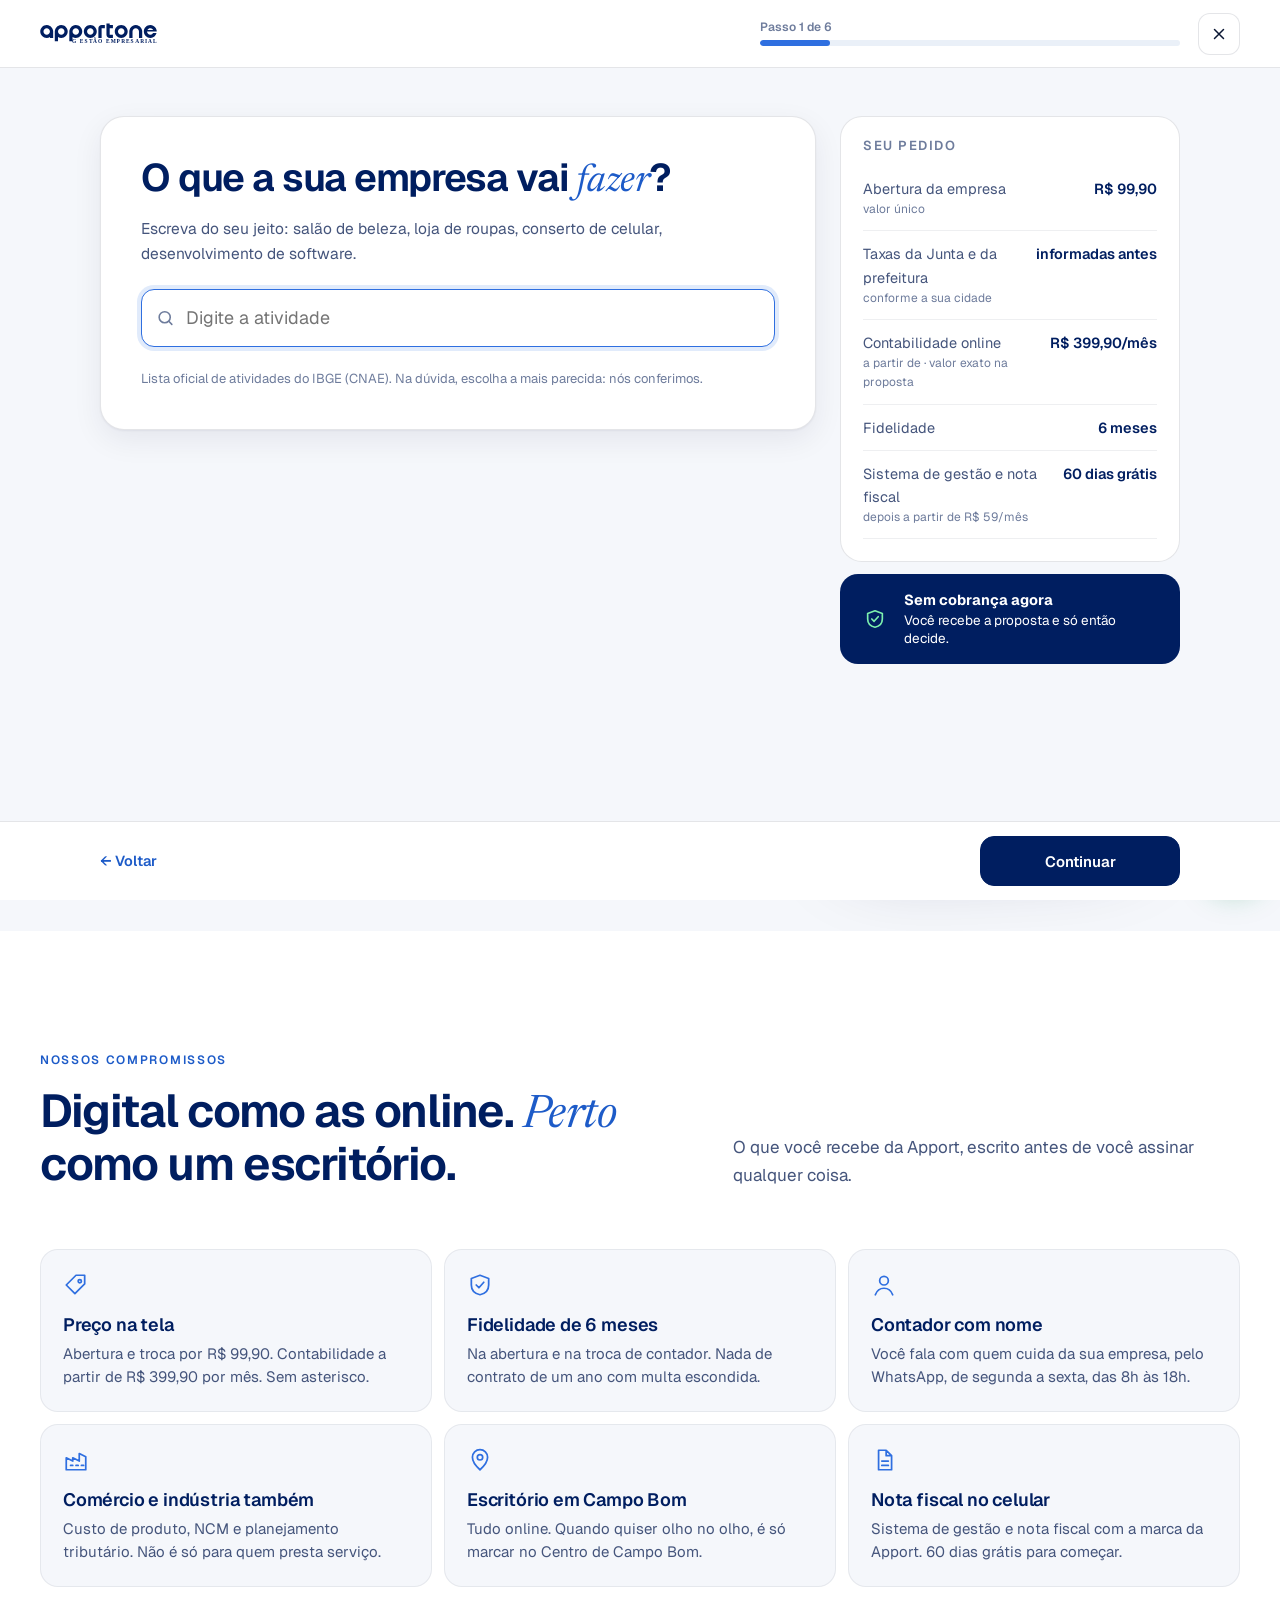
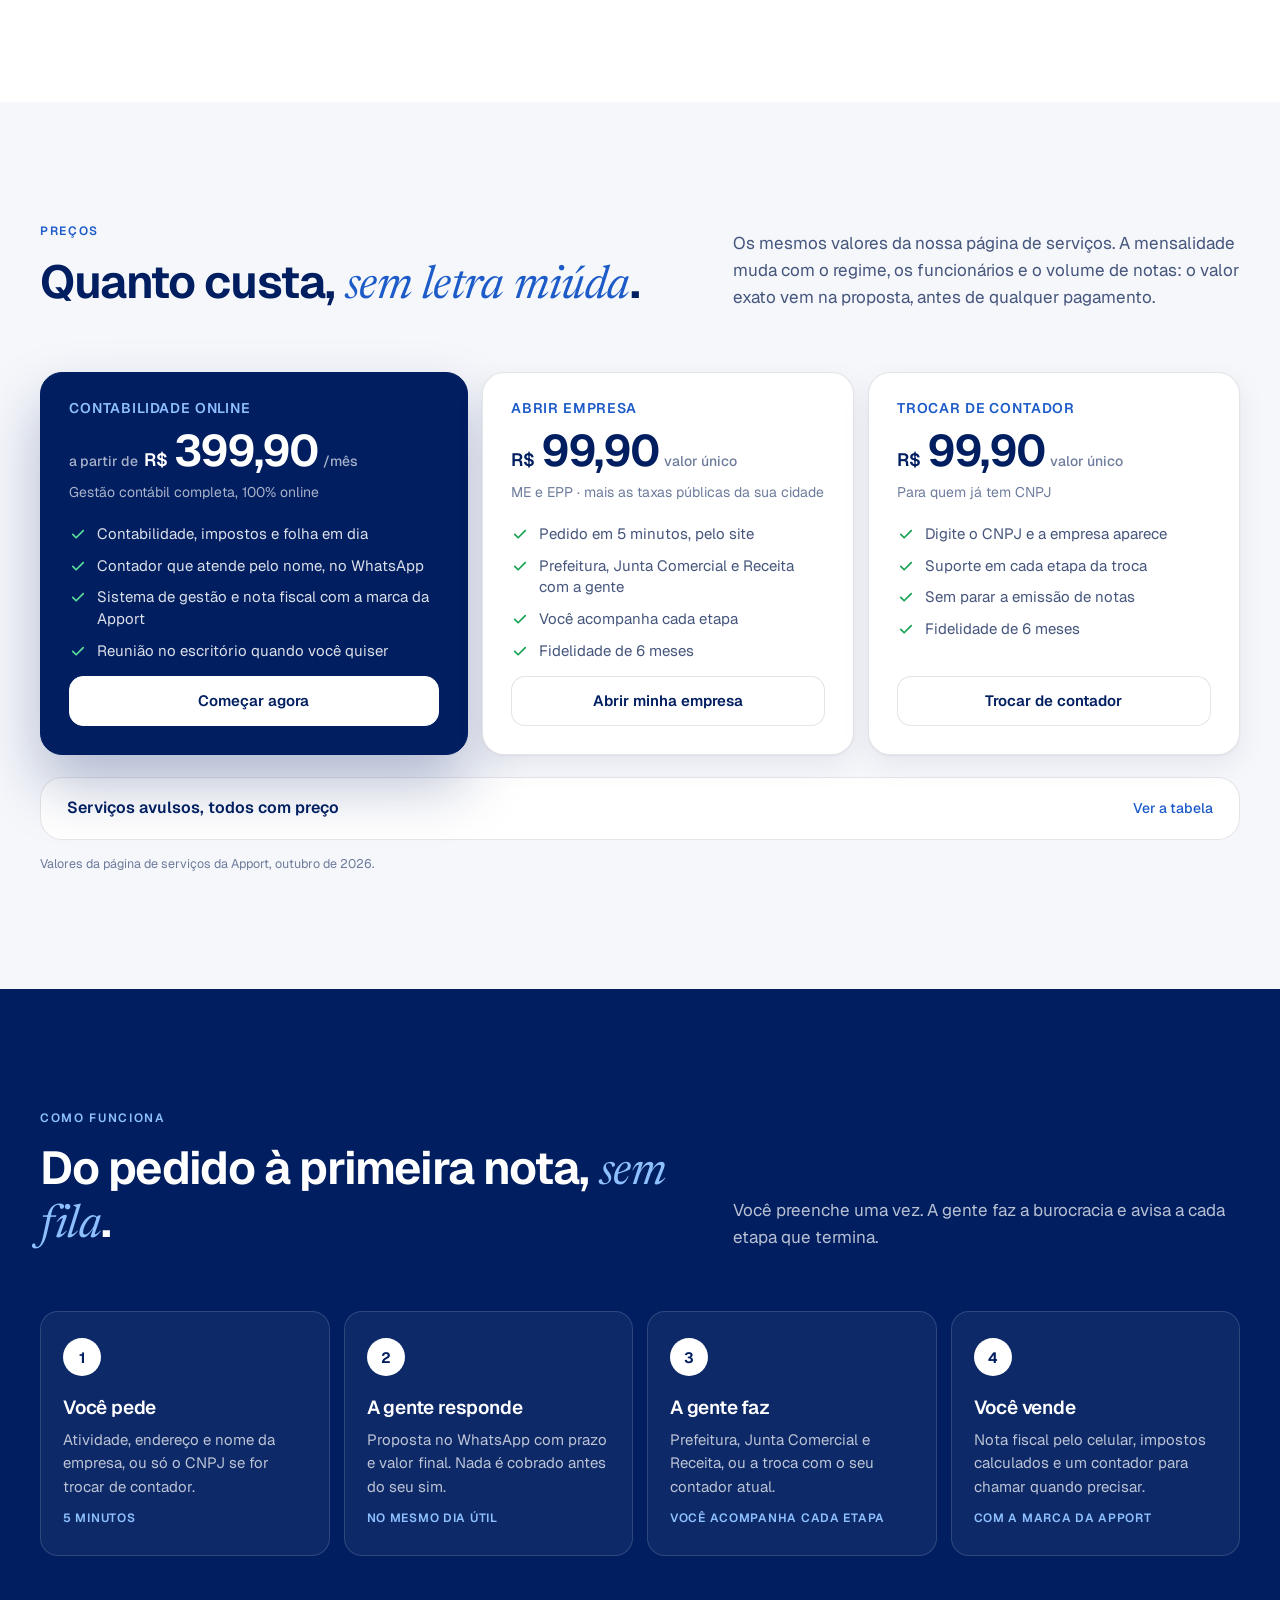
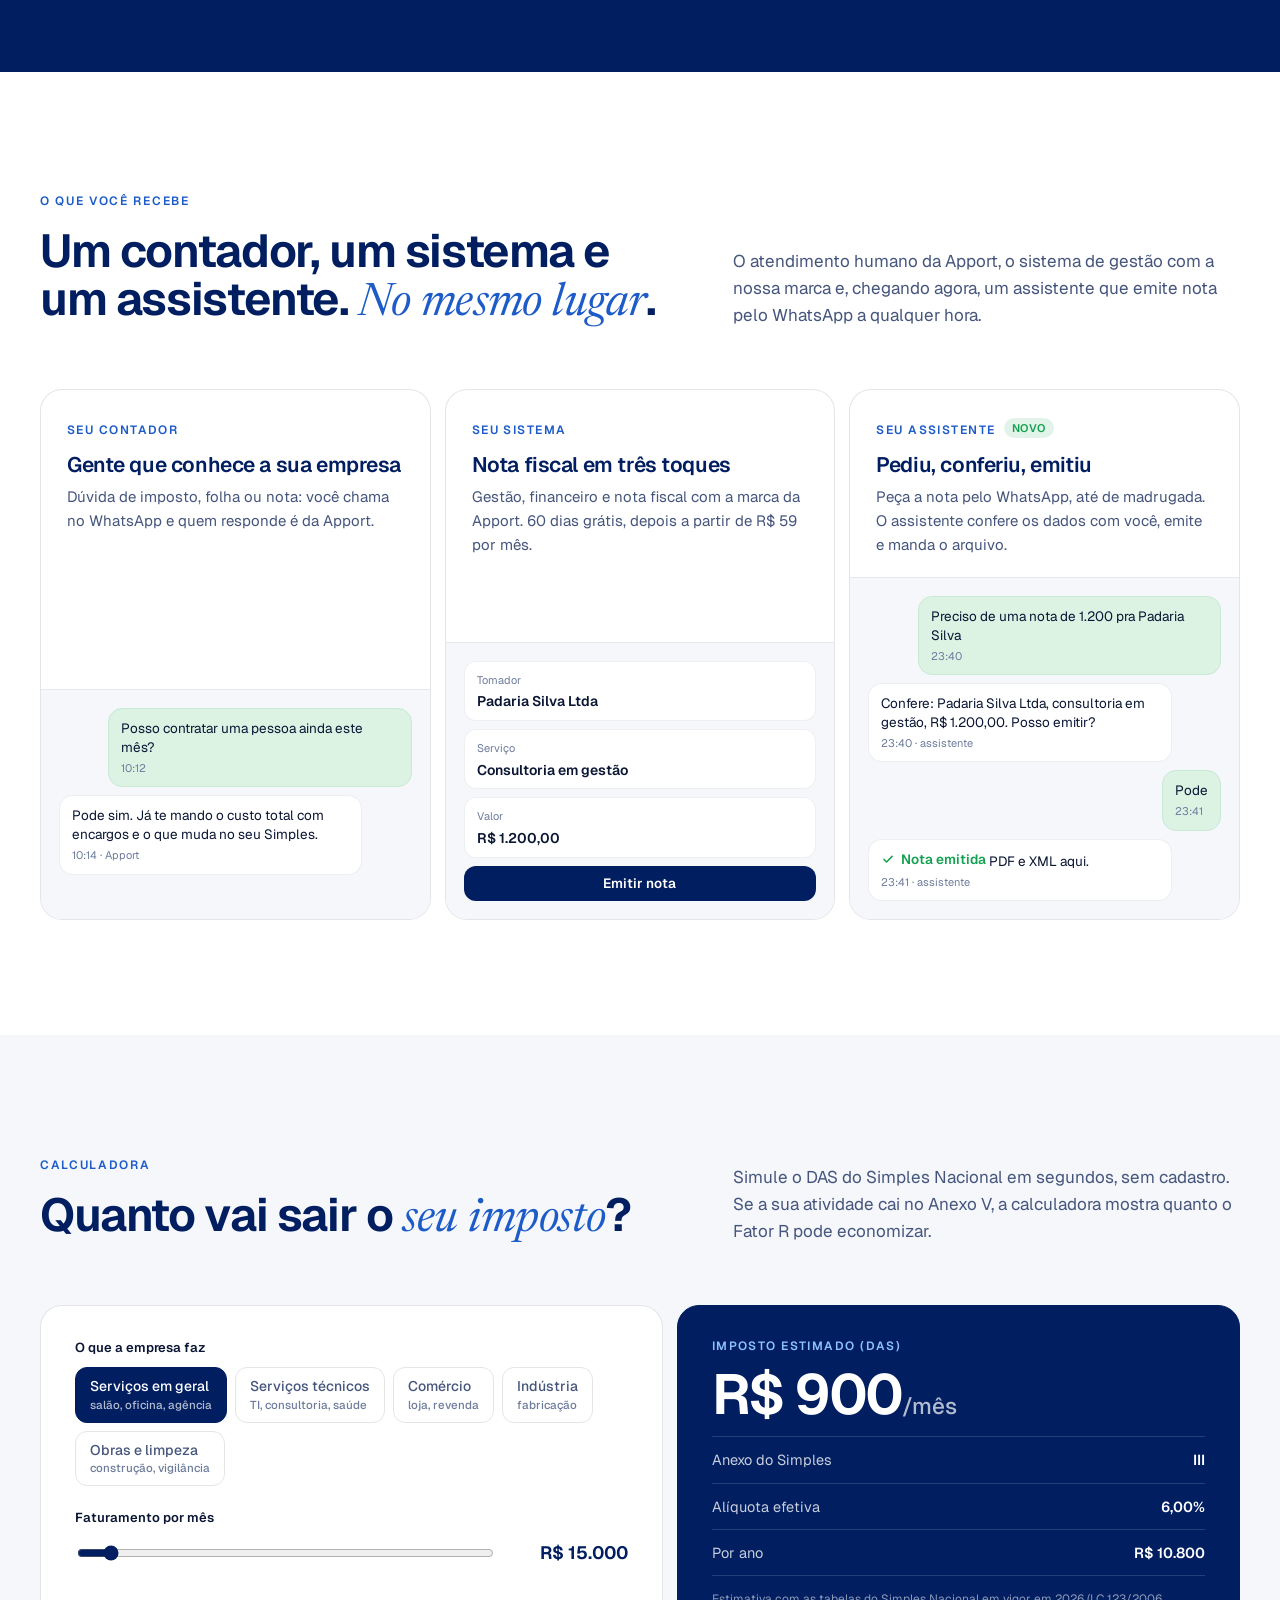
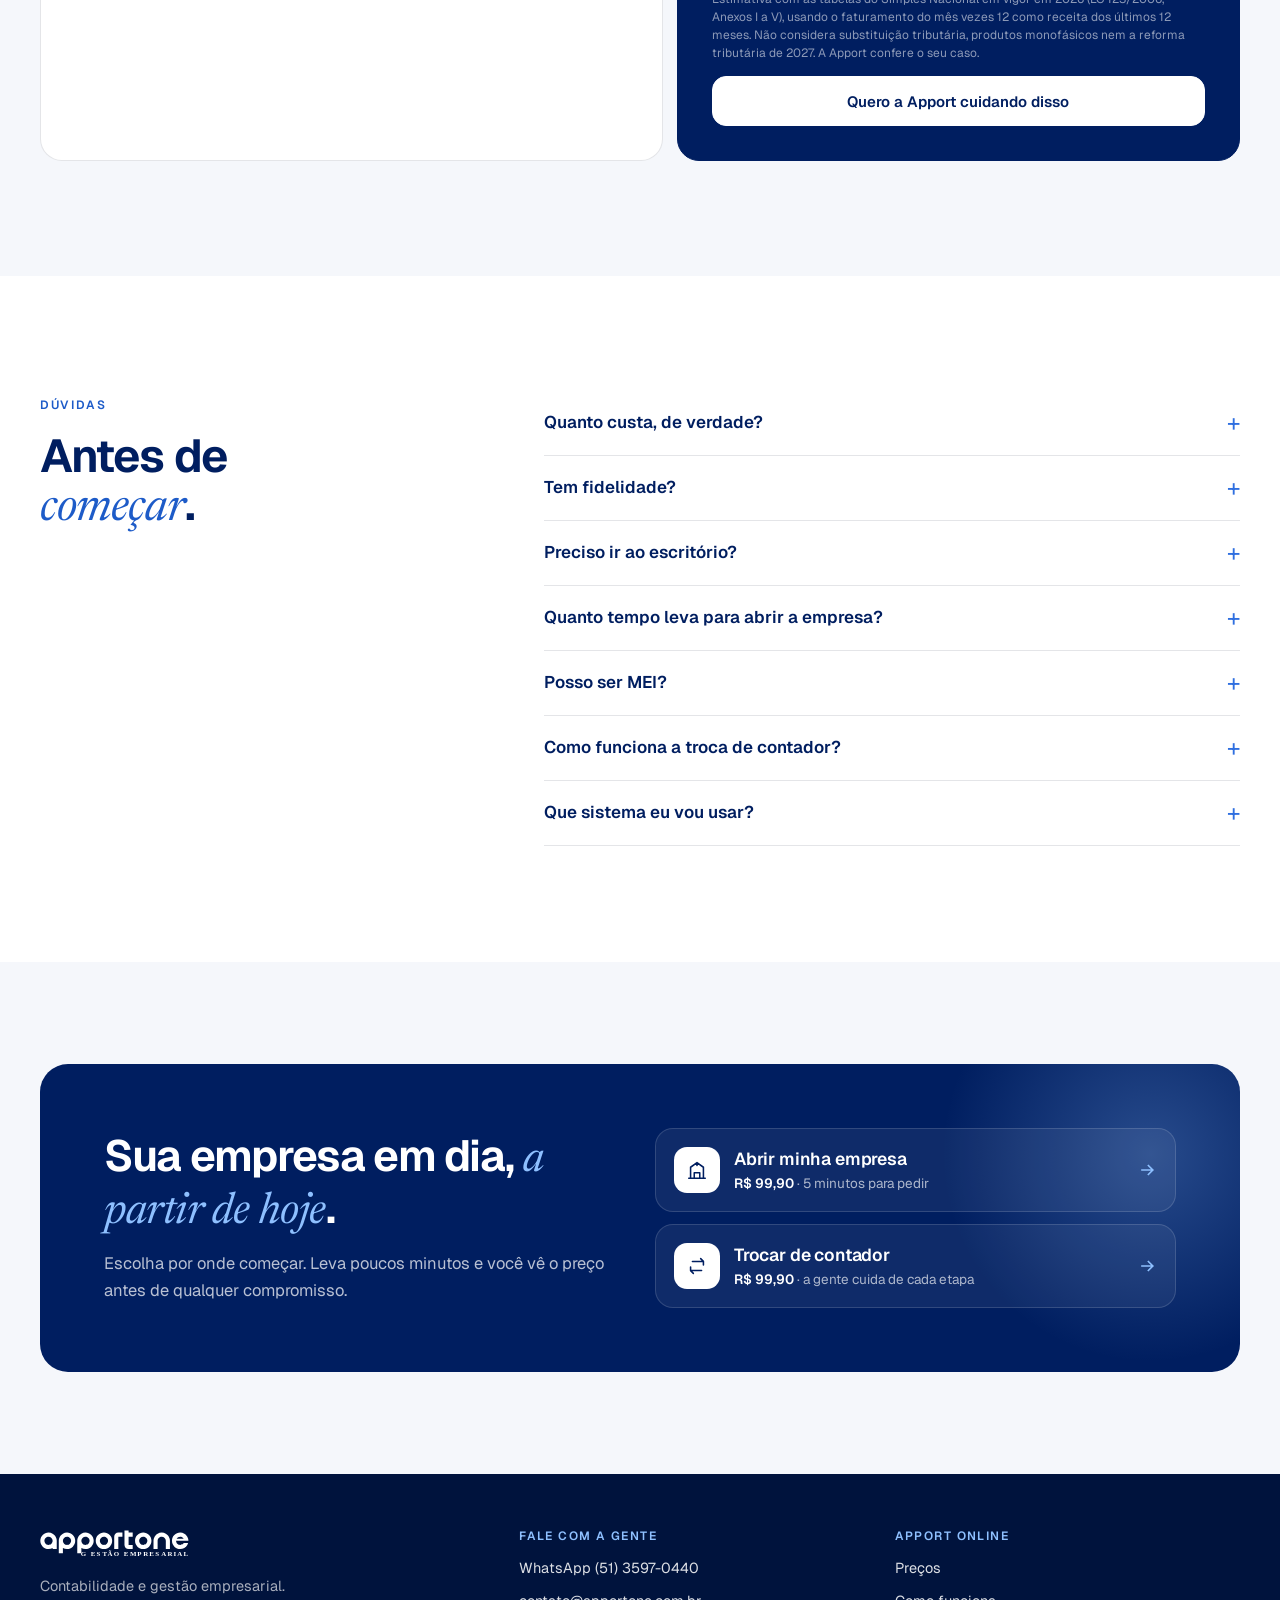
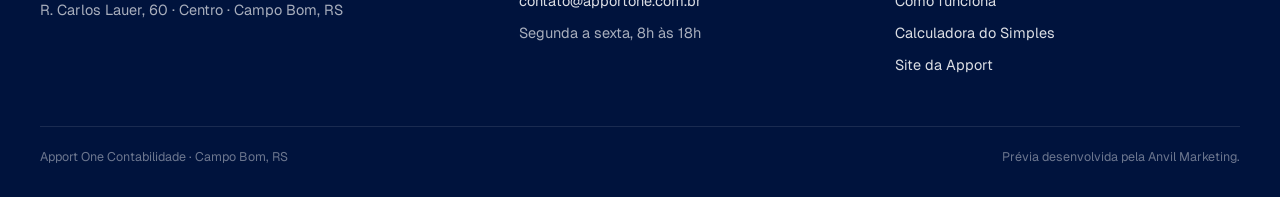
==== commit fd4dcb84: "Apport Online: vitrine com preços, calculadora do Simples e checkout de duas portas (abrir e trocar)" ====
--- a/abrir-empresa/index.html
+++ b/abrir-empresa/index.html
@@ -2,774 +2,15 @@
 <html lang="pt-BR">
 <head>
 <meta charset="utf-8">
-<meta name="viewport" content="width=device-width, initial-scale=1, viewport-fit=cover">
-<title>Abrir empresa · Apport One Contabilidade</title>
-<meta name="description" content="Abra sua empresa com a Apport One Contabilidade. Você responde em 5 minutos e nós cuidamos de prefeitura, Junta Comercial, Receita Federal e nota fiscal.">
+<meta name="viewport" content="width=device-width, initial-scale=1">
+<title>Abrir empresa · Apport Online</title>
 <meta name="robots" content="noindex, nofollow">
-<meta name="theme-color" content="#001E60">
-<link rel="icon" href="data:image/svg+xml,%3Csvg xmlns='http://www.w3.org/2000/svg' viewBox='0 0 64 64'%3E%3Crect width='64' height='64' fill='%23001E60'/%3E%3Ctext x='32' y='44' text-anchor='middle' font-family='Arial,sans-serif' font-weight='700' font-size='38' fill='%23ffffff'%3Ea%3C/text%3E%3C/svg%3E">
-<link rel="preconnect" href="https://fonts.googleapis.com">
-<link rel="preconnect" href="https://fonts.gstatic.com" crossorigin>
-<link href="https://fonts.googleapis.com/css2?family=Newsreader:ital,opsz,wght@0,6..72,200..600;1,6..72,200..600&family=Geist:wght@300..700&display=swap" rel="stylesheet">
-<link rel="stylesheet" href="../assets/site.css">
-<style>
-/* Abertura de empresa online · página da Apport (prévia Anvil) */
-.ab-capa .t1{font-size:clamp(46px,6vw,98px)}
-.ab-capa .ficha-s b{max-width:22ch}
-#abrir{scroll-margin-top:96px;background:var(--papel);padding-block:clamp(70px,8vw,130px)}
-.ab-grade{display:grid;grid-template-columns:minmax(0,290px) minmax(0,1fr);gap:clamp(28px,6vw,96px);align-items:start}
-.ab-passos{position:sticky;top:140px}
-.ab-passos ol{list-style:none;margin:22px 0 0;padding:0;border-top:1px solid var(--fio)}
-.ab-passos li{display:grid;grid-template-columns:44px minmax(0,1fr);gap:2px 8px;padding:15px 0;border-bottom:1px solid var(--fio2);color:var(--cinza);transition:color .4s var(--lento)}
-.ab-passos li .n{grid-row:1/3;font:500 11.5px/2 var(--sans);letter-spacing:.16em}
-.ab-passos li b{font:400 21px/1.15 var(--serif);font-weight:400}
-.ab-passos li small{font-size:13px;color:var(--cinza);overflow:hidden;text-overflow:ellipsis;white-space:nowrap}
-.ab-passos li.vez{color:var(--marinho)}
-.ab-passos li.vez .n{color:var(--ouro)}
-.ab-passos li.ok{color:var(--tinta);cursor:pointer}
-.ab-passos li.ok .n{color:var(--ouro)}
-.ab-passos li.ok small{color:var(--tinta2)}
-.ab-barra{display:none;height:2px;background:var(--fio2);margin-top:16px}
-.ab-barra i{display:block;height:100%;width:16.7%;background:var(--ouro);transition:width .6s var(--lento)}
-.ab-form,.ab-feito{background:var(--branco);border:1px solid var(--fio);padding:clamp(22px,3.4vw,52px);display:grid;gap:24px;min-width:0}
-.ab-form fieldset{border:0;margin:0;padding:0;min-width:0;display:grid;gap:22px}
-.ab-form legend{padding:0;margin:0 0 4px;font:300 clamp(32px,3.2vw,48px)/1.06 var(--serif);letter-spacing:-.012em}
-.ab-form legend em{font-style:italic}
-.ab-conta{margin:0;font:500 11.5px/1 var(--sans);letter-spacing:.16em;text-transform:uppercase;color:var(--ouro)}
-.ab-dica{margin:0;color:var(--tinta2);font-size:15.5px;line-height:1.6;max-width:62ch}
-.ab-fonte{margin:0;color:var(--cinza);font-size:13px;line-height:1.55}
-.ab-form label{display:grid;gap:8px;font:500 11.5px/1.2 var(--sans);letter-spacing:.14em;text-transform:uppercase;color:var(--cinza)}
-.ab-form input:not([type=radio]):not([type=checkbox]){width:100%;min-height:50px;padding:12px 0;border:0;border-bottom:1px solid var(--fio);background:transparent;font:400 17px/1.4 var(--sans);letter-spacing:0;text-transform:none;color:var(--tinta);border-radius:0;-webkit-appearance:none;appearance:none}
-.ab-form input:focus{outline:0;border-color:var(--ouro)}
-.ab-form input[aria-invalid=true]{border-color:#B42318}
-.ab-form .campos{display:grid;gap:18px}
-.ab-form .duplo{display:grid;grid-template-columns:1fr 1fr;gap:18px}
-.g-t{margin:0 0 12px;font:500 11.5px/1.2 var(--sans);letter-spacing:.14em;text-transform:uppercase;color:var(--cinza)}
-.ab-form .opcoes{display:flex;flex-wrap:wrap;gap:8px}
-.ab-form .opcoes label{display:inline-flex;font:400 15.5px/1.2 var(--sans);letter-spacing:0;text-transform:none;color:var(--tinta)}
-.ab-form .opcoes input{position:absolute;opacity:0;pointer-events:none;width:1px;height:1px}
-.ab-form .opcoes span{padding:14px 17px;border:1px solid var(--fio);cursor:pointer;transition:background .35s var(--lento),color .35s var(--lento),border-color .35s var(--lento)}
-.ab-form .opcoes span:hover{border-color:var(--marinho)}
-.ab-form .opcoes input:checked+span{background:var(--marinho);color:var(--papel);border-color:var(--marinho)}
-.ab-form .opcoes input:focus-visible+span{outline:1px solid var(--ouro);outline-offset:2px}
-.ab-form .qtd{max-width:240px;margin-top:14px}
-.busca input{font-size:20px!important}
-.resultados{list-style:none;margin:0;padding:0}
-.resultados:empty{display:none}
-.resultados li+li button{border-top:1px solid var(--fio2)}
-.resultados button{display:grid;grid-template-columns:92px minmax(0,1fr);gap:4px 14px;width:100%;text-align:left;padding:14px 10px;background:none;border:0;cursor:pointer;color:var(--tinta);font:inherit}
-.resultados button:hover,.resultados button:focus-visible{background:var(--papel);outline:0}
-.resultados .cod{font:500 12px/1.9 var(--sans);letter-spacing:.06em;color:var(--ouro)}
-.resultados .ds{font-size:15.5px;line-height:1.45}
-.resultados .aviso{padding:14px 10px;color:var(--cinza);font-size:14.5px;display:grid;gap:10px}
-.resultados .aviso button{display:inline;width:auto;padding:0;color:var(--ouro);text-decoration:underline;text-underline-offset:3px}
-.escolhidas{display:grid;gap:10px}
-.escolhidas:empty{display:none}
-.escolhida{display:grid;grid-template-columns:minmax(0,1fr) auto;gap:4px 14px;align-items:center;padding:14px 16px;border:1px solid var(--fio);background:var(--papel)}
-.escolhida.principal{border-color:var(--marinho)}
-.escolhida .tag{font:500 10.5px/1.4 var(--sans);letter-spacing:.14em;text-transform:uppercase;color:var(--ouro)}
-.escolhida b{font-weight:500;font-size:15.5px;line-height:1.4}
-.escolhida button{grid-row:1/3;grid-column:2;background:none;border:0;color:var(--cinza);cursor:pointer;font-size:13.5px;text-decoration:underline;text-underline-offset:3px;padding:8px 0}
-.escolhida button:hover{color:var(--marinho)}
-.indica{border-left:2px solid var(--ouro);background:var(--papel);padding:22px 24px;display:grid;gap:8px}
-.indica .t{font:500 11px/1 var(--sans);letter-spacing:.16em;text-transform:uppercase;color:var(--ouro)}
-.indica b{font:400 clamp(24px,2.2vw,30px)/1.15 var(--serif)}
-.indica p{margin:0;color:var(--tinta2);font-size:15px;line-height:1.6}
-.indica .reg{color:var(--tinta);font-size:14.5px}
-.indica .reg span{color:var(--cinza)}
-.resumo{margin:0;display:grid;border-top:1px solid var(--fio)}
-.resumo div{display:grid;grid-template-columns:150px minmax(0,1fr) auto;gap:6px 16px;padding:14px 0;border-bottom:1px solid var(--fio2);font-size:15px;line-height:1.5}
-.resumo dt{font:500 11px/1.9 var(--sans);letter-spacing:.14em;text-transform:uppercase;color:var(--cinza)}
-.resumo dd{margin:0;overflow-wrap:anywhere}
-.resumo button{background:none;border:0;color:var(--ouro);cursor:pointer;font-size:13px;text-decoration:underline;text-underline-offset:3px;align-self:start;padding:3px 0}
-.docs ul{margin:0;padding-left:18px;color:var(--tinta2);font-size:15px;display:grid;gap:5px}
-.ab-form .aceite{display:grid;grid-template-columns:22px minmax(0,1fr);gap:12px;align-items:start;text-transform:none;letter-spacing:0;font:400 15px/1.55 var(--sans);color:var(--tinta);cursor:pointer}
-.aceite input{width:18px;height:18px;margin:3px 0 0;accent-color:#001E60}
-.erro{margin:0;color:#B42318;font-size:14.5px}
-.erro:empty{display:none}
-.ab-nav{display:flex;justify-content:space-between;align-items:center;gap:16px 24px;flex-wrap:wrap;border-top:1px solid var(--fio2);padding-top:24px}
-.ab-nav .bt{margin-left:auto}
-.lk.volta{background:none;border:0;border-bottom:1px solid var(--ouro);cursor:pointer;color:var(--tinta);padding:12px 0}
-.lk.volta::after{content:none}
-.lk.volta::before{content:"←";letter-spacing:0;color:var(--ouro);transition:transform .5s var(--lento)}
-.lk.volta:hover::before{transform:translateX(-5px)}
-.ab-feito h2{font:300 clamp(34px,3.6vw,54px)/1.05 var(--serif);letter-spacing:-.012em}
-.ab-feito h2 em{font-style:italic}
-.ab-feito .lead{max-width:56ch}
-.ab-feito .acoes{display:flex;flex-wrap:wrap;gap:16px 26px;align-items:center}
-.protocolo{display:inline-block;font:500 13px/1 var(--sans);letter-spacing:.14em;color:var(--marinho);border:1px solid var(--fio);padding:10px 14px;background:var(--papel)}
-.linha-tempo{list-style:none;margin:4px 0 0;padding:0;display:grid;border-top:1px solid var(--fio);padding-top:24px}
-.linha-tempo li{display:grid;grid-template-columns:28px minmax(0,1fr);gap:2px 14px;padding:0 0 22px;position:relative}
-.linha-tempo li::before{content:"";width:12px;height:12px;border:1px solid var(--cinza);border-radius:50%;margin-top:7px;background:var(--branco);grid-row:1/3;justify-self:center;position:relative;z-index:1}
-.linha-tempo li::after{content:"";position:absolute;left:13.5px;top:22px;bottom:0;width:1px;background:var(--fio)}
-.linha-tempo li:last-child{padding-bottom:0}
-.linha-tempo li:last-child::after{display:none}
-.linha-tempo li.ok::before{background:var(--marinho);border-color:var(--marinho)}
-.linha-tempo li.vez::before{border-color:var(--ouro);background:var(--ouro);box-shadow:0 0 0 5px rgba(37,106,197,.16)}
-.linha-tempo b{font:400 20px/1.3 var(--serif)}
-.linha-tempo small{grid-column:2;color:var(--cinza);font-size:13.5px}
-.linha-tempo li.vez small{color:var(--ouro)}
-.ab-como .etapas{border-top-color:var(--fio-m)}
-@media(max-width:760px){.ab-form,.ab-feito{padding-bottom:84px}}
-@media(max-width:900px){
-  .ab-grade{grid-template-columns:1fr}
-  .ab-passos{position:static}
-  .ab-passos ol{display:none}
-  .ab-barra{display:block}
-}
-@media(max-width:560px){
-  .ab-form .duplo{grid-template-columns:1fr}
-  .resumo div{grid-template-columns:minmax(0,1fr) auto}
-  .resumo dt{grid-column:1/-1}
-  .resultados button{grid-template-columns:1fr}
-  .ab-nav .bt{width:100%;justify-content:center}
-}
-@media(prefers-reduced-motion:reduce){*{transition:none!important;animation:none!important}}
-</style>
-<script>document.documentElement.classList.add('js')</script>
+<meta http-equiv="refresh" content="0; url=../online/#abrir">
+<link rel="canonical" href="../online/">
+<script>location.replace('../online/#abrir');</script>
+<style>body{margin:0;min-height:100vh;display:grid;place-items:center;background:#F5F7FB;color:#001E60;font:500 16px/1.5 system-ui,-apple-system,"Segoe UI",Arial,sans-serif}a{color:#1D5BC8}</style>
 </head>
-<body class="pg-abrir">
-<svg width="0" height="0" style="position:absolute" aria-hidden="true"><defs><symbol id="logo-apport" viewBox="28 30 1880 350"><g> <path d="M234.58 139.5c-5.2-20.23-16.4-38.05-31.59-51.46-5.11-4.51-10.68-8.52-16.61-11.96-15.14-8.76-32.72-13.77-51.46-13.77-28.42 0-54.15 11.52-72.77 30.14-18.63 18.62-30.14 44.35-30.14 72.77s11.52 54.15 30.14 72.77 44.35 30.14 72.77 30.14c18.74 0 36.32-5.01 51.46-13.77v13.77h51.46V165.22c0-8.89-1.13-17.51-3.25-25.73Zm-63.28 62.11c-9.31 9.31-22.17 15.07-36.38 15.07s-27.08-5.76-36.38-15.07c-9.31-9.31-15.07-22.18-15.07-36.38s5.76-27.07 15.07-36.38 22.17-15.07 36.38-15.07c28.42 0 51.46 23.04 51.46 51.46 0 14.21-5.76 27.07-15.07 36.38Z" fill="currentColor"></path> <path d="M439.23 92.46c-18.63-18.62-44.35-30.14-72.77-30.14-18.75 0-36.32 5.01-51.46 13.77-5.94 3.44-11.51 7.45-16.61 11.96-15.19 13.4-26.39 31.23-31.59 51.46-2.12 8.22-3.25 16.84-3.25 25.73v154.37h51.46v-65.23c15.13 8.76 32.71 13.77 51.46 13.77 28.41 0 54.14-11.52 72.77-30.14 18.62-18.62 30.14-44.35 30.14-72.77s-11.52-54.15-30.14-72.77Zm-36.38 109.15c-9.31 9.31-22.17 15.07-36.38 15.07s-27.08-5.76-36.38-15.07c-9.31-9.31-15.07-22.18-15.07-36.38 0-28.42 23.04-51.46 51.46-51.46 14.21 0 27.08 5.76 36.38 15.07 9.31 9.31 15.07 22.18 15.07 36.38s-5.76 27.07-15.07 36.38Z" fill="currentColor"></path> <path d="M1061.11 62.31v51.46h-51.46v154.37h-51.46V113.77c0-28.42 23.04-51.46 51.46-51.46z" fill="currentColor"></path> <path d="M1138.29 216.68h51.46v51.46h-51.46c-28.42 0-51.46-23.04-51.46-51.46V36.6h51.46v25.71h51.46v51.46h-51.46z" fill="currentColor"></path> <path d="M670.78 92.46c-18.63-18.62-44.35-30.14-72.77-30.14-18.75 0-36.32 5.01-51.46 13.77-5.94 3.44-11.51 7.45-16.61 11.96-15.19 13.4-26.39 31.23-31.59 51.46-2.12 8.22-3.25 16.84-3.25 25.73v154.37h51.46v-65.23c15.13 8.76 32.71 13.77 51.46 13.77 28.41 0 54.14-11.52 72.77-30.14 18.62-18.62 30.14-44.35 30.14-72.77s-11.52-54.15-30.14-72.77ZM634.4 201.61c-9.31 9.31-22.17 15.07-36.38 15.07s-27.08-5.76-36.38-15.07c-9.31-9.31-15.07-22.18-15.07-36.38 0-28.42 23.04-51.46 51.46-51.46 14.21 0 27.08 5.76 36.38 15.07 9.31 9.31 15.07 22.18 15.07 36.38s-5.76 27.07-15.07 36.38Z" fill="currentColor"></path> <path d="M902.33 92.46c-18.63-18.62-44.35-30.14-72.77-30.14-56.84 0-102.91 46.07-102.91 102.91 0 28.42 11.52 54.15 30.14 72.77s44.35 30.14 72.77 30.14 54.14-11.52 72.77-30.14c18.62-18.62 30.14-44.35 30.14-72.77s-11.52-54.15-30.14-72.77m-36.38 109.15c-9.31 9.31-22.17 15.07-36.38 15.07s-27.08-5.76-36.38-15.07c-9.31-9.31-15.07-22.18-15.07-36.38 0-28.42 23.04-51.46 51.46-51.46 14.21 0 27.08 5.76 36.38 15.07 9.31 9.31 15.07 22.18 15.07 36.38s-5.76 27.07-15.07 36.38Z" fill="currentColor"></path> <path d="M1656.45 165.22v102.91h-51.46V165.22c0-28.42-23.04-51.46-51.46-51.46-14.21 0-27.08 5.76-36.38 15.07-9.31 9.31-15.07 22.18-15.07 36.38v102.91h-51.46V165.21c0-8.89 1.13-17.51 3.25-25.73 4.65-18.08 14.09-34.24 26.9-47.04a103.5 103.5 0 0 1 21.32-16.37c15.13-8.76 32.71-13.77 51.46-13.77s36.32 5.01 51.46 13.77c5.94 3.44 11.5 7.45 16.61 11.96 15.19 13.4 26.39 31.23 31.59 51.46 2.12 8.22 3.25 16.84 3.25 25.73Z" fill="currentColor"></path> <path d="M1394.76 92.46c-18.63-18.62-44.35-30.14-72.77-30.14-56.84 0-102.91 46.07-102.91 102.91 0 28.42 11.52 54.15 30.14 72.77s44.35 30.14 72.77 30.14 54.14-11.52 72.77-30.14c18.62-18.62 30.14-44.35 30.14-72.77s-11.52-54.15-30.14-72.77m-36.39 109.15c-9.31 9.31-22.17 15.07-36.38 15.07s-27.08-5.76-36.38-15.07c-9.31-9.31-15.07-22.18-15.07-36.38 0-28.42 23.04-51.46 51.46-51.46 14.21 0 27.08 5.76 36.38 15.07 9.31 9.31 15.07 22.18 15.07 36.38s-5.76 27.07-15.07 36.38Z" fill="currentColor"></path> <path d="M1829.65 190.95a51.2 51.2 0 0 1-8.18 10.66c-9.31 9.31-22.17 15.07-36.38 15.07s-27.08-5.76-36.38-15.07a51.2 51.2 0 0 1-8.18-10.66 51.2 51.2 0 0 1-6.89-25.73h154.37c0-8.89-1.13-17.51-3.25-25.73-4.65-18.08-14.09-34.24-26.9-47.04a104 104 0 0 0-21.31-16.37c-15.14-8.76-32.72-13.77-51.46-13.77-56.84 0-102.91 46.07-102.91 102.91 0 28.42 11.52 54.15 30.14 72.77s44.35 30.14 72.77 30.14c18.74 0 36.32-5.01 51.46-13.77 5.94-3.44 11.5-7.45 16.61-11.96 1.61-1.43 3.18-2.9 4.7-4.41 12.8-12.8 22.24-28.96 26.9-47.04h-55.1Zm-44.56-77.18c14.21 0 27.08 5.76 36.38 15.07 3.17 3.17 5.93 6.75 8.18 10.66h-89.13c8.89-15.38 25.52-25.73 44.57-25.73" fill="currentColor"></path> <text transform="translate(538 355.47)" fill="currentColor" font-family="AcuminPro-Bold,&quot;Acumin Pro&quot;" font-size="86.63" font-weight="700"><tspan y="0" x="0" letter-spacing=".22em"> G</tspan><tspan y="0" x="124.65" letter-spacing=".23em">E</tspan><tspan y="0" x="198.29" letter-spacing=".22em">S</tspan><tspan y="0" x="272.09" letter-spacing=".15em">T</tspan><tspan y="0" x="335.85" letter-spacing=".21em">Ã</tspan><tspan y="0" x="413.47" letter-spacing=".22em">O EM</tspan><tspan y="0" x="708.26" letter-spacing=".21em">P</tspan><tspan y="0" x="783.28" letter-spacing=".23em">R</tspan><tspan y="0" x="860.37" letter-spacing=".23em">E</tspan><tspan y="0" x="934" letter-spacing=".23em">S</tspan><tspan y="0" x="1008.85" letter-spacing=".22em">A</tspan><tspan y="0" x="1087.33" letter-spacing=".23em">R</tspan><tspan y="0" x="1164.43" letter-spacing=".22em">I</tspan><tspan y="0" x="1210.86" letter-spacing=".22em">A</tspan><tspan y="0" x="1289.34" letter-spacing=".22em">L</tspan></text> </g></symbol></defs></svg>
-<div class="previa">Prévia · abertura de empresa online · <b>versão para aprovação</b></div>
-<a class="pular" href="#abrir">Pular para o formulário</a>
-<header class="topo"><div class="c"><a class="logo" href="../" aria-label="Apport One Contabilidade, início"><svg class="wm" role="img" aria-label="Apport One Gestão Empresarial"><use href="#logo-apport"/></svg></a><nav class="menu" id="menu" aria-label="Principal"><a href="../#servicos">Serviços</a><a href="../#sistema">Sistema</a><a href="#abrir" aria-current="page">Abrir empresa</a><a href="#como">Como funciona</a><a href="../#contato">Contato</a></nav><a class="bt" href="#abrir"><span class="txt">Começar</span></a><button class="abre" type="button" aria-expanded="false" aria-controls="menu" aria-label="Abrir menu"><span></span><span></span><span></span></button></div></header>
-<main id="conteudo">
-
-<section class="capa ab-capa"><div class="c">
-<div>
-<nav class="migalhas" aria-label="Você está em"><a href="../">Apport</a><span aria-hidden="true">/</span><span>Abrir empresa</span></nav>
-<span class="rotulo">Abertura de empresa · 100% online</span>
-<h1 class="t1" style="margin-top:26px">Abra sua empresa em <em>5 minutos</em>.</h1>
-<p class="lead">Você responde poucas perguntas. Nós cuidamos do resto: prefeitura, Junta Comercial, Receita Federal e o sistema de nota fiscal.</p>
-<div class="acoes"><a class="bt" href="#abrir"><span class="txt">Começar agora</span></a><a class="lk" href="#como">Como funciona</a></div>
-</div>
-<div class="ficha-s">
-<div><span>Para preencher</span><b>5 minutos</b></div>
-<div><span>Burocracia</span><b>Por conta da Apport</b></div>
-<div><span>Acompanhamento</span><b>Etapa por etapa</b></div>
-<div><span>Nota fiscal</span><b>Sistema na marca da Apport</b></div>
-</div>
-</div></section>
-
-<section id="abrir"><div class="c ab-grade">
-<aside class="ab-passos" aria-label="Etapas do pedido">
-<span class="rotulo">Seu pedido</span>
-<ol id="passos">
-<li data-p="1"><span class="n">01</span><b>Atividade</b><small data-res="1">O que a empresa faz</small></li>
-<li data-p="2"><span class="n">02</span><b>Formato</b><small data-res="2">Sócios e faturamento</small></li>
-<li data-p="3"><span class="n">03</span><b>Endereço</b><small data-res="3">Onde vai funcionar</small></li>
-<li data-p="4"><span class="n">04</span><b>Nome</b><small data-res="4">Três opções</small></li>
-<li data-p="5"><span class="n">05</span><b>Seus dados</b><small data-res="5">Para falarmos com você</small></li>
-<li data-p="6"><span class="n">06</span><b>Revisão</b><small data-res="6">Conferir e enviar</small></li>
-</ol>
-<div class="ab-barra" aria-hidden="true"><i id="barra"></i></div>
-</aside>
-
-<div>
-<form class="ab-form" id="form" novalidate>
-<p class="ab-conta" id="conta" aria-live="polite">Passo 1 de 6</p>
-
-<fieldset class="passo" data-passo="1">
-<legend>O que a sua empresa vai <em>fazer</em>?</legend>
-<p class="ab-dica">Escreva do seu jeito. Por exemplo: salão de beleza, loja de roupas, conserto de celular, desenvolvimento de software.</p>
-<div class="busca">
-<label for="q">Atividade</label>
-<input id="q" type="search" autocomplete="off" enterkeyhint="search" placeholder="Digite a atividade" aria-controls="resultados" aria-describedby="fonte-cnae">
-</div>
-<ul id="resultados" class="resultados" aria-label="Atividades encontradas" aria-live="polite"></ul>
-<div id="escolhidas" class="escolhidas"></div>
-<p class="ab-fonte" id="fonte-cnae">Lista oficial de atividades do IBGE (CNAE). Na dúvida, escolha a mais parecida: nós conferimos depois.</p>
-</fieldset>
-
-<fieldset class="passo" data-passo="2" hidden>
-<legend>Como vai ser a <em>empresa</em>?</legend>
-<div><p class="g-t" id="g-socios">Quem vai ser dono?</p>
-<div class="opcoes" role="radiogroup" aria-labelledby="g-socios">
-<label><input type="radio" name="socios" value="1"><span>Só eu</span></label>
-<label><input type="radio" name="socios" value="2"><span>Eu e mais sócios</span></label>
-</div>
-<label class="qtd" id="qtd-socios" hidden>Quantos sócios no total?<input type="number" name="nsocios" min="2" max="30" inputmode="numeric"></label>
-</div>
-<div><p class="g-t" id="g-fat">Quanto pretende faturar por mês?</p>
-<div class="opcoes" role="radiogroup" aria-labelledby="g-fat">
-<label><input type="radio" name="fat" value="1"><span>Até R$ 6.750</span></label>
-<label><input type="radio" name="fat" value="2"><span>De R$ 6.750 a R$ 30 mil</span></label>
-<label><input type="radio" name="fat" value="3"><span>De R$ 30 mil a R$ 100 mil</span></label>
-<label><input type="radio" name="fat" value="4"><span>Mais de R$ 100 mil</span></label>
-<label><input type="radio" name="fat" value="0"><span>Ainda não sei</span></label>
-</div></div>
-<div><p class="g-t" id="g-func">Vai ter funcionários?</p>
-<div class="opcoes" role="radiogroup" aria-labelledby="g-func">
-<label><input type="radio" name="func" value="0"><span>Não, por enquanto</span></label>
-<label><input type="radio" name="func" value="1"><span>Um</span></label>
-<label><input type="radio" name="func" value="2"><span>Dois ou mais</span></label>
-</div></div>
-<div class="indica" id="indica" aria-live="polite" hidden></div>
-</fieldset>
-
-<fieldset class="passo" data-passo="3" hidden>
-<legend>Onde a empresa vai <em>funcionar</em>?</legend>
-<div class="opcoes" role="radiogroup" aria-label="Tipo de endereço">
-<label><input type="radio" name="local" value="casa"><span>Na minha casa</span></label>
-<label><input type="radio" name="local" value="sala"><span>Sala, loja ou galpão</span></label>
-<label><input type="radio" name="local" value="nao"><span>Ainda não tenho endereço</span></label>
-</div>
-<div class="campos" id="end" hidden>
-<div class="duplo"><label>CEP<input name="cep" inputmode="numeric" autocomplete="postal-code" placeholder="00000-000" maxlength="9"></label><label>Número<input name="num" autocomplete="off"></label></div>
-<label>Rua<input name="rua" autocomplete="address-line1"></label>
-<div class="duplo"><label>Bairro<input name="bairro" autocomplete="off"></label><label>Complemento<input name="compl" placeholder="Sala, andar (opcional)" autocomplete="address-line2"></label></div>
-<div class="duplo"><label>Cidade<input name="cidade" autocomplete="address-level2"></label><label>UF<input name="uf" maxlength="2" autocomplete="address-level1"></label></div>
-<p class="ab-fonte" id="cep-msg" aria-live="polite"></p>
-</div>
-<p class="ab-dica" id="local-dica"></p>
-</fieldset>
-
-<fieldset class="passo" data-passo="4" hidden>
-<legend>Como a empresa vai se <em>chamar</em>?</legend>
-<p class="ab-dica">A Junta Comercial só aceita um nome que ainda não existe. Por isso pedimos três opções, em ordem de preferência.</p>
-<div class="campos">
-<label>1ª opção de nome<input name="nome1" autocomplete="organization" placeholder="Ex.: Studio Bela Forma"></label>
-<label>2ª opção<input name="nome2" autocomplete="off"></label>
-<label>3ª opção<input name="nome3" autocomplete="off"></label>
-<label>Nome fantasia (opcional)<input name="fantasia" placeholder="Como os clientes vão conhecer a empresa" autocomplete="off"></label>
-</div>
-</fieldset>
-
-<fieldset class="passo" data-passo="5" hidden>
-<legend>Agora, <em>você</em>.</legend>
-<div class="campos">
-<label>Nome completo<input name="pessoa" autocomplete="name"></label>
-<div class="duplo"><label>CPF<input name="cpf" inputmode="numeric" placeholder="000.000.000-00" maxlength="14" autocomplete="off"></label><label>WhatsApp<input name="zap" inputmode="tel" autocomplete="tel" placeholder="(51) 90000-0000" maxlength="16"></label></div>
-<label>E-mail<input name="email" type="email" autocomplete="email" inputmode="email"></label>
-</div>
-<p class="ab-dica" id="socios-dica" hidden>Os dados dos outros sócios nós pedimos depois, pelo WhatsApp.</p>
-</fieldset>
-
-<fieldset class="passo" data-passo="6" hidden>
-<legend>Confira e <em>envie</em>.</legend>
-<dl class="resumo" id="resumo"></dl>
-<div class="docs"><p class="g-t">Deixe à mão (pedimos depois)</p>
-<ul><li>RG ou CNH de cada sócio</li><li>Comprovante de residência</li><li>IPTU ou inscrição do imóvel onde a empresa vai funcionar</li><li>Certidão de casamento, se for casado</li></ul>
-</div>
-<label class="aceite"><input type="checkbox" name="aceite"><span>Li e concordo: a Apport One Contabilidade pode usar estes dados para preparar a abertura da minha empresa e falar comigo pelo WhatsApp e pelo e-mail.</span></label>
-</fieldset>
-
-<p class="erro" id="erro" role="alert"></p>
-<div class="ab-nav">
-<button type="button" class="lk volta" id="voltar" hidden>Voltar</button>
-<button type="submit" class="bt" id="seguir"><span class="txt">Continuar</span></button>
-</div>
-</form>
-
-<div class="ab-feito" id="feito" hidden tabindex="-1">
-<span class="rotulo">Quase lá</span>
-<h2>Agora é só <em>enviar</em>.</h2>
-<p class="lead">Protocolo <span class="protocolo" id="protocolo">AP</span></p>
-<p class="ab-dica" id="feito-txt">Abrimos a conversa com a Apport no WhatsApp com o resumo pronto. Envie a mensagem e respondemos com o prazo e o investimento para a sua cidade.</p>
-<div class="acoes"><a class="bt" id="wa-de-novo" href="#" target="_blank" rel="noopener"><span class="txt">Abrir o WhatsApp de novo</span></a><button type="button" class="lk volta" id="outro">Fazer outro pedido</button></div>
-<p class="g-t" style="margin:6px 0 0">Acompanhe a abertura</p>
-<ol class="linha-tempo" id="linha"></ol>
-<p class="ab-fonte">Prévia: nesta versão o pedido segue pelo WhatsApp. Na versão final, cada etapa aparece aqui e você recebe um aviso a cada mudança.</p>
-</div>
-</div>
-</div></section>
-
-<section class="escuro ab-como" id="como"><div class="c">
-<div class="cab-s"><div><span class="rotulo">Como funciona</span><h2 class="t2" style="margin-top:26px">Do formulário ao <em>CNPJ</em>.</h2></div><p class="lead">Você preenche uma vez. Nós fazemos cada etapa e avisamos quando ela termina.</p></div>
-<ol class="etapas">
-<li><div><h3>Você preenche</h3><p>Atividade, formato, endereço, nome e contato. Leva uns 5 minutos.</p></div></li>
-<li><div><h3>Nós analisamos</h3><p>Conferimos a atividade, o formato da empresa e o regime de impostos. Respondemos com o prazo e o investimento antes de qualquer pagamento.</p></div></li>
-<li><div><h3>Prefeitura e Junta Comercial</h3><p>Consulta de viabilidade do endereço e registro da empresa.</p></div></li>
-<li><div><h3>Receita Federal</h3><p>CNPJ emitido, inscrições e alvará conforme a atividade.</p></div></li>
-<li><div><h3>Pronta para vender</h3><p>Certificado digital e o sistema de nota fiscal na marca da Apport, com 60 dias grátis.</p></div></li>
-</ol>
-</div></section>
-
-<section class="alt"><div class="c faq"><div><span class="rotulo">Dúvidas</span><h2 class="t2" style="margin-top:26px">Antes de <em>começar</em>.</h2></div><div class="faq-l">
-<details><summary>Quanto custa abrir a empresa?</summary><div class="resp"><p>Depende do formato da empresa e das taxas da Junta Comercial e da prefeitura da sua cidade. Depois da análise, informamos o valor exato antes de qualquer pagamento.</p></div></details>
-<details><summary>Quanto tempo leva?</summary><div class="resp"><p>O prazo depende da prefeitura e da Junta Comercial. Na análise, passamos a previsão para a sua cidade.</p></div></details>
-<details><summary>Posso ser MEI?</summary><div class="resp"><p>O MEI é para quem trabalha sozinho, fatura até <span data-mei>R$ 81 mil</span> por ano, tem no máximo um funcionário e exerce uma atividade da lista permitida. O formulário já indica se é possível e nós confirmamos.</p></div></details>
-<details><summary>Preciso ir até o escritório?</summary><div class="resp"><p>Não. Tudo é feito online. Se preferir, atendemos no escritório, em Campo Bom.</p></div></details>
-<details><summary>E depois que a empresa estiver aberta?</summary><div class="resp"><p>A Apport cuida da sua contabilidade, e a empresa já sai com o sistema de gestão e nota fiscal na marca da Apport.</p></div></details>
-</div></div></section>
-
-</main>
-<footer class="rodape"><div class="c"><div class="grade">
-<div><a class="logo" href="../" aria-label="Apport One Contabilidade, início"><svg class="wm" role="img" aria-label="Apport One Gestão Empresarial"><use href="#logo-apport"/></svg></a><address>R. Carlos Lauer, 60<br>Centro, Campo Bom/RS · CEP 93701-415<br><a href="https://wa.me/555135970440?text=Ol%C3%A1%2C%20Apport!%20Vim%20pelo%20site." target="_blank" rel="noopener">(51) 3597-0440</a><br><a href="mailto:suporte@apportcontabilidade.com.br">suporte@apportcontabilidade.com.br</a></address></div>
-<div><h4>Serviços</h4><ul><li><a href="../#servicos">Assessoria empresarial</a></li><li><a href="../#servicos">Assessoria contábil</a></li><li><a href="../#servicos">Assessoria trabalhista</a></li><li><a href="../#servicos">Assessoria previdenciária</a></li><li><a href="../#servicos">Assessoria tributária</a></li></ul></div>
-<div><h4>Ferramentas</h4><ul><li><a href="../#sistema">Sistema de gestão</a></li><li><a href="../#reforma">Reforma tributária</a></li></ul></div>
-<div><h4>A Apport</h4><ul><li><a href="../#apport">Sobre</a></li><li><a href="../#contato">Contato</a></li></ul></div>
-</div><div class="base"><span>Apport One Contabilidade · Campo Bom, RS</span><span>29°40′S 51°03′O · Campo Bom</span><span>Prévia do site desenvolvida pela Anvil Marketing.</span></div><div class="rodape-marca" aria-hidden="true">Apport<em>.</em></div></div></footer>
-<a class="wa-fab" href="https://wa.me/555135970440?text=Ol%C3%A1%2C%20Apport!%20Quero%20abrir%20uma%20empresa." target="_blank" rel="noopener" aria-label="Conversar no WhatsApp"><svg viewBox="0 0 24 24" aria-hidden="true"><path d="M17.47 14.38c-.3-.15-1.76-.87-2.03-.97-.27-.1-.47-.15-.67.15-.2.3-.77.97-.94 1.17-.17.2-.35.22-.65.07-.3-.15-1.26-.46-2.4-1.48-.89-.79-1.49-1.77-1.66-2.07-.17-.3-.02-.46.13-.61.13-.13.3-.35.45-.52.15-.17.2-.3.3-.5.1-.2.05-.37-.03-.52-.07-.15-.67-1.62-.92-2.22-.24-.58-.49-.5-.67-.51h-.57c-.2 0-.52.07-.79.37-.27.3-1.04 1.02-1.04 2.48s1.07 2.88 1.21 3.08c.15.2 2.1 3.2 5.08 4.49.71.31 1.26.49 1.69.63.71.23 1.36.2 1.87.12.57-.08 1.76-.72 2-1.41.25-.7.25-1.29.17-1.41-.07-.13-.27-.2-.57-.35M12.04 21.5h-.01a9.4 9.4 0 0 1-4.79-1.31l-.34-.2-3.56.93.95-3.47-.22-.36a9.38 9.38 0 0 1-1.44-5.01c0-5.19 4.23-9.41 9.42-9.41a9.36 9.36 0 0 1 6.66 2.76 9.35 9.35 0 0 1 2.75 6.66c0 5.19-4.23 9.41-9.42 9.41M20.05 3.98A11.3 11.3 0 0 0 12.04.7C5.8.7.72 5.78.72 12.02c0 2 .52 3.94 1.51 5.66L.62 23.5l5.96-1.56a11.3 11.3 0 0 0 5.46 1.39h.01c6.24 0 11.32-5.08 11.32-11.32 0-3.02-1.18-5.87-3.32-8.01"/></svg></a>
-
-<script>
-(function () {
-  'use strict';
-  var d = document;
-  var WA = '555135970440';
-  /* limite anual do MEI em vigor em outubro de 2026 (LC 123/2006, art. 18-A). Se mudar, troque só aqui. */
-  var MEI_ANO = 81000;
-  var TOTAL = 6;
-  var CHAVE = 'apport:abrir-empresa:v1';
-  var reduz = window.matchMedia && matchMedia('(prefers-reduced-motion: reduce)').matches;
-
-  function $(s, r) { return (r || d).querySelector(s); }
-  function $$(s, r) { return [].slice.call((r || d).querySelectorAll(s)); }
-  function sa(s) { return String(s || '').normalize('NFD').replace(/[̀-ͯ]/g, '').toLowerCase(); }
-  function brl(n) { return 'R$ ' + n.toLocaleString('pt-BR'); }
-  $$('[data-mei]').forEach(function (el) { el.textContent = 'R$ ' + (MEI_ANO / 1000).toLocaleString('pt-BR') + ' mil'; });
-
-  /* cabeçalho e menu */
-  var topo = $('.topo');
-  function rola() { if (topo) topo.classList.toggle('rolou', scrollY > 8); }
-  addEventListener('scroll', rola, { passive: true }); rola();
-  var abre = $('.abre'), menu = d.getElementById('menu');
-  if (abre && menu) {
-    abre.addEventListener('click', function () {
-      var on = abre.getAttribute('aria-expanded') !== 'true';
-      abre.setAttribute('aria-expanded', String(on)); menu.classList.toggle('aberto', on);
-    });
-    $$('a', menu).forEach(function (a) { a.addEventListener('click', function () { abre.setAttribute('aria-expanded', 'false'); menu.classList.remove('aberto'); }); });
-  }
-
-  /* estado (rascunho fica neste aparelho) */
-  var VAZIO = { ativ: [], socios: '', nsocios: '', fat: '', func: '', local: '', cep: '', num: '', rua: '', bairro: '', compl: '', cidade: '', uf: '', nome1: '', nome2: '', nome3: '', fantasia: '', pessoa: '', cpf: '', zap: '', email: '' };
-  var E = JSON.parse(JSON.stringify(VAZIO));
-  var passo = 1, maxVisto = 1;
-  try {
-    var salvo = JSON.parse(localStorage.getItem(CHAVE) || 'null');
-    if (salvo && salvo.E) { for (var k in VAZIO) if (salvo.E[k] !== undefined) E[k] = salvo.E[k]; maxVisto = Math.min(salvo.maxVisto || 1, TOTAL); }
-  } catch (e) {}
-  function salva() { try { localStorage.setItem(CHAVE, JSON.stringify({ E: E, maxVisto: maxVisto })); } catch (e) {} }
-
-  var form = d.getElementById('form');
-  var erro = d.getElementById('erro');
-
-  /* ===== passo 1: atividade (CNAE do IBGE) ===== */
-  var LISTA = null, carregando = null;
-  var PARE = ' de da do das dos e em para com por a o as os um uma na no nas nos meu minha sua seu empresa empresas servico servicos atividade ';
-  /* palavras do jeito que a pessoa fala: ajudam a ordenar, mas não são obrigatórias */
-  var APOIO = {
-    venda: 'varejista', vendas: 'varejista', vender: 'varejista', loja: 'varejista', revenda: 'varejista',
-    conserto: 'reparacao manutencao', consertos: 'reparacao manutencao', consertar: 'reparacao manutencao', arrumar: 'reparacao manutencao',
-    fabrica: 'fabricacao', fabricar: 'fabricacao', fazer: 'fabricacao',
-    aluguel: 'locacao aluguel', alugar: 'locacao aluguel', online: 'internet', internet: 'internet'
-  };
-  /* buscas mais comuns de pequeno negócio. Códigos conferidos na tabela do IBGE em 27/10/2026.
-     Cada linha: radicais que precisam aparecer na busca ("=" exige a palavra exata) e os códigos sugeridos. */
-  var ATALHOS = [
-    ['salao', '9602-5/01'], ['salao beleza', '9602-5/01 9602-5/02'], ['cabel', '9602-5/01'], ['barbear', '9602-5/01'], ['barbeir', '9602-5/01'],
-    ['manicur', '9602-5/01'], ['pedicur', '9602-5/01'], ['unha', '9602-5/01 9602-5/02'],
-    ['estetic', '9602-5/02'], ['sobrancelh', '9602-5/02'], ['depila', '9602-5/02'], ['maquia', '9602-5/02'], ['cilio', '9602-5/02'],
-    ['roupa', '4781-4/00'], ['vestuario', '4781-4/00'], ['=moda', '4781-4/00'], ['boutique', '4781-4/00'], ['calcado', '4782-2/01'], ['sapat', '4782-2/01'],
-    ['celular consert', '9512-6/00'], ['celular repar', '9512-6/00'], ['celular manut', '9512-6/00'], ['celular', '4752-1/00 9512-6/00'],
-    ['computador consert', '9511-8/00'], ['computador manut', '9511-8/00'], ['informatic', '4751-2/01 9511-8/00'],
-    ['marmit', '5620-1/04'], ['quentinh', '5620-1/04'], ['comida casei', '5620-1/04'],
-    ['personal', '9313-1/00'], ['academi', '9313-1/00'],
-    ['frete', '4930-2/01 4930-2/02'], ['carga', '4930-2/01 4930-2/02'], ['mudanc', '4930-2/04'],
-    ['motoboy', '5320-2/02'], ['entregador', '5320-2/02'], ['entrega rapid', '5320-2/02'],
-    ['software', '6201-5/01 6202-3/00'], ['aplicativ', '6201-5/01'], ['=app', '6201-5/01'], ['=site', '6201-5/01'], ['=sites', '6201-5/01'], ['programad', '6201-5/01'],
-    ['marketing', '7319-0/99 7311-4/00'], ['publicidad', '7311-4/00'], ['propaganda', '7311-4/00'], ['trafego', '7319-0/99'], ['social media', '7319-0/99'],
-    ['consultori', '7020-4/00'],
-    ['=pet', '9609-2/08 4789-0/04'], ['petshop', '9609-2/08 4789-0/04'], ['tosa', '9609-2/08'], ['racao', '4789-0/04'],
-    ['mercadinho', '4712-1/00'], ['minimercado', '4712-1/00'], ['mercearia', '4712-1/00'], ['=mercado', '4712-1/00'],
-    ['lanch', '5611-2/03'], ['hamburg', '5611-2/03'], ['pastel', '5611-2/03'], ['cachorro quente', '5611-2/03'],
-    ['restaurant', '5611-2/01'], ['=bar', '5611-2/04'], ['food truck', '5612-1/00'], ['ambulant', '5612-1/00'],
-    ['pedreir', '4399-1/03'], ['alvenari', '4399-1/03'], ['pintor', '4330-4/04'], ['eletricist', '4321-5/00'], ['encanad', '4322-3/01'],
-    ['fotograf', '7420-0/01'], ['filmag', '5911-1/99'], ['=video', '5911-1/99'], ['design', '7410-2/99'],
-    ['psicolog', '8650-0/03'], ['nutricion', '8650-0/02'], ['fisioterap', '8650-0/04'], ['=medico', '8630-5/03'], ['clinica medic', '8630-5/03'],
-    ['advoga', '6911-7/01'], ['advocac', '6911-7/01'], ['arquitet', '7111-1/00'], ['engenheir', '7112-0/00'],
-    ['corretor imov', '6821-8/01'], ['imobiliari', '6821-8/01'], ['corretor segur', '6622-3/00'],
-    ['=aula', '8599-6/99'], ['professor', '8599-6/99'], ['=curso', '8599-6/99'], ['idioma', '8593-7/00'], ['ingles', '8593-7/00'],
-    ['faxin', '8121-4/00'], ['diarist', '8121-4/00'], ['limpeza', '8121-4/00'], ['jardin', '8130-3/00'],
-    ['mecanic', '4520-0/01'], ['oficina', '4520-0/01'], ['lava jato', '4520-0/05'], ['lavag carro', '4520-0/05'], ['lavanderi', '9601-7/01'],
-    ['costur', '1412-6/02 1412-6/01'],
-    ['cosmetic', '4772-5/00'], ['perfum', '4772-5/00'], ['otica', '4774-1/00'], ['oculos', '4774-1/00'], ['farmac', '4771-7/01'],
-    ['material constru', '4744-0/99'], ['bebida', '4723-7/00'], ['adega', '4723-7/00'],
-    ['padari', '4721-1/02 1091-1/02'], ['confeitar', '1091-1/02 4721-1/02'], ['=doce', '1091-1/02'], ['=bolo', '1091-1/02'], ['brigadeir', '1091-1/02'],
-    ['evento', '8230-0/01'], ['=festa', '8230-0/01'], ['artesana', '4789-0/01'], ['veterinar', '7500-1/00'], ['brinquedo', '4763-6/01'],
-    ['motorista aplicativ', '4923-0/02'], ['=uber', '4923-0/02'], ['seguranc', '8011-1/01'], ['vigilan', '8011-1/01']
-  ].map(function (a) { return { r: a[0].split(' '), c: a[1].split(' ') }; });
-  function prepara(j) { return j.itens.map(function (i) { return { cod: i[0], desc: i[1], sec: i[2], dn: ' ' + sa(i[1]).replace(/[^a-z0-9]+/g, ' ') + ' ', kw: ' ' + i[3] + ' ' }; }); }
-  function carrega() {
-    if (LISTA) return Promise.resolve(LISTA);
-    if (window.CNAE_EMBUTIDO) { LISTA = prepara(window.CNAE_EMBUTIDO); return Promise.resolve(LISTA); }
-    if (!carregando) carregando = fetch('cnae.json').then(function (r) { if (!r.ok) throw new Error('http ' + r.status); return r.json(); })
-      .then(function (j) { LISTA = prepara(j); return LISTA; })
-      .catch(function (e) { carregando = null; throw e; });
-    return carregando;
-  }
-  /* singular e plural do jeito simples: roupas/roupa, salões/salão, motores/motor */
-  function variantes(w) {
-    var v = [w];
-    if (w.length > 4) {
-      if (/(oes|aes)$/.test(w)) v.push(w.slice(0, -3) + 'ao');
-      else if (/ns$/.test(w)) v.push(w.slice(0, -2) + 'm');
-      else if (/[rzl]es$/.test(w)) v.push(w.slice(0, -2));
-      else if (/s$/.test(w)) v.push(w.slice(0, -1));
-    }
-    return v;
-  }
-  function tem(txt, w) { return variantes(w).some(function (x) { return txt.indexOf(' ' + x) >= 0; }); }
-  function busca(q) {
-    var todas = sa(q).replace(/[^a-z0-9]+/g, ' ').trim().split(' ').filter(function (w) { return w.length >= 2 && PARE.indexOf(' ' + w + ' ') < 0; });
-    var digitos = q.replace(/\D/g, '');
-    var obrig = todas.filter(function (w) { return !APOIO[w] && !/^\d+$/.test(w); });
-    var apoio = todas.filter(function (w) { return APOIO[w]; }).map(function (w) { return APOIO[w].split(' '); });
-    if (!obrig.length && !apoio.length && digitos.length < 4) return [];
-    var qs = ' ' + todas.join(' ');
-    var semAtacado = !/atacad|distribu/.test(qs), semFabrica = !/fabric|produz|produc|industri|confec|faccao|costur/.test(qs);
-    /* atalhos que batem com a busca: código, pontos e palavras que o atalho explica */
-    var bonus = {};
-    ATALHOS.forEach(function (a) {
-      var cobre = [];
-      var ok = a.r.every(function (raiz) {
-        var exata = raiz.charAt(0) === '=', r = exata ? raiz.slice(1) : raiz;
-        var achou = todas.filter(function (w) { return variantes(w).some(function (x) { return exata ? x === r : x.indexOf(r) === 0; }); });
-        cobre = cobre.concat(achou); return achou.length > 0;
-      });
-      if (!ok) return;
-      a.c.forEach(function (c) { var b = bonus[c] || (bonus[c] = { p: 0, w: [] }); b.p += a.r.length > 1 ? 40 : 30; b.w = b.w.concat(cobre); });
-    });
-    var precisa = obrig.length <= 2 ? obrig.length : obrig.length - 1;
-    var res = [];
-    LISTA.forEach(function (it) {
-      var sc = 0, achou = 0, faltou = [];
-      if (digitos.length >= 4) {
-        if (it.cod.replace(/\D/g, '').indexOf(digitos) === 0) sc += 100; else if (!obrig.length) return;
-      }
-      obrig.forEach(function (w) { if (tem(it.dn, w)) { sc += 10; achou++; } else if (tem(it.kw, w)) { sc += 4; achou++; } else faltou.push(w); });
-      var b = bonus[it.cod];
-      if (b) { sc += b.p; if (faltou.every(function (w) { return b.w.indexOf(w) >= 0; })) achou = obrig.length; }
-      if (sc < 100 && achou < precisa) return;
-      apoio.forEach(function (alts) { if (alts.some(function (a) { return tem(it.dn, a); })) sc += 6; else if (alts.some(function (a) { return tem(it.kw, a); })) sc += 2; });
-      if (semAtacado && it.dn.indexOf(' atacadista ') >= 0) sc -= 12;
-      if (semFabrica && /^ (fabricacao|confeccao|faccao) /.test(it.dn)) sc -= 6;
-      if (sc <= 0) return;
-      res.push({ it: it, sc: sc - it.desc.length / 500 });
-    });
-    res.sort(function (a, b) { return b.sc - a.sc; });
-    return res.slice(0, 7).map(function (r) { return r.it; });
-  }
-  var q = d.getElementById('q'), resultados = d.getElementById('resultados'), escolhidas = d.getElementById('escolhidas');
-  var tBusca = null;
-  function esc(s) { return String(s).replace(/[&<>"]/g, function (c) { return { '&': '&amp;', '<': '&lt;', '>': '&gt;', '"': '&quot;' }[c]; }); }
-  function mostraResultados() {
-    var txt = q.value.trim();
-    if (txt.length < 3) { resultados.innerHTML = ''; return; }
-    carrega().then(function () {
-      if (q.value.trim() !== txt) return;
-      var r = busca(txt).filter(function (it) { return !E.ativ.some(function (a) { return a.cod === it.cod; }); });
-      if (!r.length) {
-        resultados.innerHTML = '<li class="aviso"><span>Não achamos "' + esc(txt) + '" na lista do IBGE. Tente outra palavra (ex.: "roupas" em vez de "moda") ou siga com o que você escreveu.</span><span><button type="button" data-livre>Usar "' + esc(txt) + '" e a Apport encontra o código</button></span></li>';
-        return;
-      }
-      resultados.innerHTML = r.map(function (it) {
-        return '<li><button type="button" data-cod="' + it.cod + '"><span class="cod">' + it.cod + '</span><span class="ds">' + esc(it.desc) + '</span></button></li>';
-      }).join('');
-    }).catch(function () {
-      resultados.innerHTML = '<li class="aviso"><span>A lista do IBGE não carregou agora.</span><span><button type="button" data-livre>Seguir com "' + esc(txt) + '"</button></span></li>';
-    });
-  }
-  q.addEventListener('focus', function () { carrega().catch(function () {}); });
-  q.addEventListener('input', function () { clearTimeout(tBusca); tBusca = setTimeout(mostraResultados, 140); });
-  q.addEventListener('keydown', function (e) {
-    if (e.key === 'ArrowDown') { var b = $('button', resultados); if (b) { e.preventDefault(); b.focus(); } }
-    if (e.key === 'Enter') { e.preventDefault(); var p = $('button[data-cod]', resultados); if (p) escolhe(p.getAttribute('data-cod')); }
-  });
-  resultados.addEventListener('keydown', function (e) {
-    var bs = $$('button', resultados), i = bs.indexOf(d.activeElement);
-    if (e.key === 'ArrowDown' && i < bs.length - 1) { e.preventDefault(); bs[i + 1].focus(); }
-    if (e.key === 'ArrowUp') { e.preventDefault(); if (i > 0) bs[i - 1].focus(); else q.focus(); }
-  });
-  resultados.addEventListener('click', function (e) {
-    var b = e.target.closest('button'); if (!b) return;
-    if (b.hasAttribute('data-livre')) { adiciona({ cod: '', desc: q.value.trim(), sec: '' }); return; }
-    escolhe(b.getAttribute('data-cod'));
-  });
-  function escolhe(cod) {
-    var it = LISTA && LISTA.filter(function (x) { return x.cod === cod; })[0];
-    if (it) adiciona({ cod: it.cod, desc: it.desc, sec: it.sec });
-  }
-  function adiciona(a) {
-    if (!a.desc) return;
-    if (E.ativ.length >= 6) { erro.textContent = 'Até seis atividades por aqui. As demais, combine com a Apport.'; return; }
-    E.ativ.push(a); q.value = ''; resultados.innerHTML = ''; erro.textContent = '';
-    desenhaEscolhidas(); salva(); q.focus();
-  }
-  function desenhaEscolhidas() {
-    escolhidas.innerHTML = E.ativ.map(function (a, i) {
-      return '<div class="escolhida' + (i === 0 ? ' principal' : '') + '"><span class="tag">' + (i === 0 ? 'Atividade principal' : 'Outra atividade') + (a.cod ? ' · ' + a.cod : ' · código a definir') + '</span><b>' + esc(a.desc) + '</b><button type="button" data-tira="' + i + '" aria-label="Tirar ' + esc(a.desc) + '">Tirar</button></div>';
-    }).join('');
-    q.placeholder = E.ativ.length ? 'Outra atividade? (opcional)' : 'Digite a atividade';
-  }
-  escolhidas.addEventListener('click', function (e) {
-    var b = e.target.closest('[data-tira]'); if (!b) return;
-    E.ativ.splice(+b.getAttribute('data-tira'), 1); desenhaEscolhidas(); salva(); q.focus();
-  });
-
-  /* ===== passo 2: formato e indicação ===== */
-  var INDICA = d.getElementById('indica');
-  function indicacao() {
-    if (!E.socios || E.fat === '' || E.func === '') return null;
-    var sozinho = E.socios === '1';
-    var sec = E.ativ[0] ? E.ativ[0].sec : '';
-    /* indício pela seção da CNAE: a lista oficial de ocupações do MEI a Apport confere na análise */
-    var secaoMei = !sec || 'CFGHINS'.indexOf(sec) >= 0;
-    var r = {};
-    var simples = E.fat === '4' ? 'Simples Nacional ou Lucro Presumido: comparamos os dois' : 'Simples Nacional (provável)';
-    if (sozinho && E.fat === '1' && E.func !== '2' && secaoMei) {
-      r.formato = 'MEI';
-      r.porque = 'Você trabalha sozinho, fatura até ' + brl(MEI_ANO) + ' por ano e terá no máximo um funcionário. Falta conferir se a sua atividade está na lista do MEI: isso nós fazemos.';
-      r.regime = 'Valor fixo por mês (DAS do MEI)';
-    } else if (sozinho) {
-      r.formato = 'Sociedade Limitada Unipessoal (SLU)';
-      r.porque = (E.fat === '1' && !secaoMei)
-        ? 'Pela atividade, o MEI provavelmente não se aplica. A SLU tem um dono só, separa o patrimônio pessoal do da empresa e não exige capital mínimo.'
-        : 'Você é o único dono. A SLU separa o seu patrimônio pessoal do da empresa e não exige capital mínimo.';
-      r.regime = simples;
-    } else {
-      r.formato = 'Sociedade Limitada (LTDA)';
-      r.porque = 'Com dois ou mais sócios, a LTDA define a parte de cada um no contrato social e separa o patrimônio pessoal do da empresa.';
-      r.regime = simples;
-    }
-    if (E.fat === '0') r.regime = 'Definimos juntos na análise';
-    return r;
-  }
-  function desenhaIndica() {
-    var r = indicacao();
-    if (!r) { INDICA.hidden = true; return; }
-    INDICA.hidden = false;
-    INDICA.innerHTML = '<span class="t">Formato indicado</span><b>' + r.formato + '</b><p>' + r.porque + '</p><p class="reg"><span>Impostos:</span> ' + r.regime + '</p>';
-  }
-
-  /* ===== passo 3: endereço ===== */
-  var LOCAL_DICA = {
-    casa: 'A prefeitura confirma se a atividade pode funcionar em endereço residencial (consulta de viabilidade). Nós fazemos essa consulta.',
-    sala: 'Se tiver, tenha à mão o IPTU ou a inscrição do imóvel. Nós fazemos a consulta de viabilidade na prefeitura.',
-    nao: 'Sem problema. Na análise, indicamos as opções para a sua atividade, inclusive endereço fiscal quando a prefeitura permite.'
-  };
-  function cepFmt(v) { v = v.replace(/\D/g, '').slice(0, 8); return v.length > 5 ? v.slice(0, 5) + '-' + v.slice(5) : v; }
-  var ultimoCep = '';
-  function buscaCep(cep) {
-    var msg = d.getElementById('cep-msg');
-    if (cep === ultimoCep) return; ultimoCep = cep;
-    msg.textContent = 'Buscando o endereço...';
-    fetch('https://viacep.com.br/ws/' + cep + '/json/').then(function (r) { return r.json(); }).then(function (j) {
-      if (j.erro) throw new Error('cep');
-      return { rua: j.logradouro, bairro: j.bairro, cidade: j.localidade, uf: j.uf };
-    }).catch(function () {
-      return fetch('https://brasilapi.com.br/api/cep/v1/' + cep).then(function (r) { if (!r.ok) throw new Error('cep'); return r.json(); })
-        .then(function (j) { return { rua: j.street, bairro: j.neighborhood, cidade: j.city, uf: j.state }; });
-    }).then(function (a) {
-      ['rua', 'bairro', 'cidade', 'uf'].forEach(function (c) { if (a[c]) { E[c] = a[c]; form.elements[c].value = a[c]; } });
-      msg.textContent = (a.cidade ? a.cidade + '/' + a.uf : 'Endereço encontrado') + '. Confira e informe o número.';
-      salva(); if (!E.num) form.elements.num.focus();
-    }).catch(function () { msg.textContent = 'Não achamos esse CEP. Preencha o endereço à mão.'; });
-  }
-
-  /* ===== máscaras e validações ===== */
-  function cpfFmt(v) { v = v.replace(/\D/g, '').slice(0, 11); return v.replace(/(\d{3})(\d)/, '$1.$2').replace(/(\d{3})(\d)/, '$1.$2').replace(/(\d{3})(\d{1,2})$/, '$1-$2'); }
-  function zapFmt(v) { v = v.replace(/\D/g, '').slice(0, 11); if (v.length <= 2) return v.length ? '(' + v : ''; if (v.length <= 6) return '(' + v.slice(0, 2) + ') ' + v.slice(2); if (v.length <= 10) return '(' + v.slice(0, 2) + ') ' + v.slice(2, 6) + '-' + v.slice(6); return '(' + v.slice(0, 2) + ') ' + v.slice(2, 7) + '-' + v.slice(7); }
-  function cpfOk(c) {
-    c = c.replace(/\D/g, ''); if (c.length !== 11 || /^(\d)\1{10}$/.test(c)) return false;
-    for (var t = 9; t < 11; t++) { var s = 0; for (var i = 0; i < t; i++) s += +c[i] * (t + 1 - i); var dv = (s * 10) % 11 % 10; if (dv !== +c[t]) return false; }
-    return true;
-  }
-  function emailOk(e) { return /^[^\s@]+@[^\s@]+\.[^\s@]{2,}$/.test(e); }
-
-  /* liga os campos ao estado (rádio também por "change": nem todo navegador manda "input") */
-  form.addEventListener('input', function (e) { aoMudar(e.target); });
-  form.addEventListener('change', function (e) { if (e.target.type === 'radio') aoMudar(e.target); });
-  function aoMudar(el) {
-    var n = el.name; if (!n || !(n in E)) return;
-    if (n === 'cep') { el.value = cepFmt(el.value); E.cep = el.value; if (el.value.length === 9) buscaCep(el.value.replace('-', '')); }
-    else if (n === 'cpf') { el.value = cpfFmt(el.value); E.cpf = el.value; }
-    else if (n === 'zap') { el.value = zapFmt(el.value); E.zap = el.value; }
-    else if (n === 'uf') { el.value = el.value.toUpperCase().replace(/[^A-Z]/g, ''); E.uf = el.value; }
-    else if (el.type === 'radio') { if (el.checked) E[n] = el.value; }
-    else E[n] = el.value;
-    el.removeAttribute('aria-invalid');
-    if (n === 'socios') { d.getElementById('qtd-socios').hidden = E.socios !== '2'; if (E.socios === '2' && !E.nsocios) { E.nsocios = '2'; form.elements.nsocios.value = '2'; } }
-    if (n === 'local') { d.getElementById('end').hidden = E.local === 'nao'; d.getElementById('local-dica').textContent = LOCAL_DICA[E.local] || ''; }
-    if (/^(socios|fat|func)$/.test(n)) desenhaIndica();
-    erro.textContent = '';
-    resumoLateral();
-    salva();
-  }
-
-  function preencheCampos() {
-    Object.keys(E).forEach(function (k) {
-      var el = form.elements[k]; if (!el || k === 'ativ') return;
-      if (el.length && el[0] && el[0].type === 'radio') { $$('input[name="' + k + '"]', form).forEach(function (r) { r.checked = r.value === E[k]; }); }
-      else if (el.type !== 'checkbox') el.value = E[k] || '';
-    });
-    d.getElementById('qtd-socios').hidden = E.socios !== '2';
-    d.getElementById('end').hidden = !E.local || E.local === 'nao';
-    d.getElementById('local-dica').textContent = LOCAL_DICA[E.local] || '';
-    desenhaEscolhidas(); desenhaIndica();
-  }
-
-  function marca(nome, msg) { var el = form.elements[nome]; if (el && el.setAttribute) { el.setAttribute('aria-invalid', 'true'); el.focus(); } return msg; }
-  function valida(p) {
-    if (p === 1 && !E.ativ.length) { q.focus(); return 'Escolha pelo menos uma atividade da lista.'; }
-    if (p === 2) {
-      if (!E.socios) return 'Diga se a empresa vai ter sócios.';
-      if (E.socios === '2' && !(+E.nsocios >= 2)) return marca('nsocios', 'Informe quantos sócios, contando você.');
-      if (E.fat === '') return 'Escolha uma faixa de faturamento (pode ser "Ainda não sei").';
-      if (E.func === '') return 'Diga se vai ter funcionários.';
-    }
-    if (p === 3) {
-      if (!E.local) return 'Escolha onde a empresa vai funcionar.';
-      if (E.local !== 'nao') {
-        if (E.cep.replace(/\D/g, '').length !== 8) return marca('cep', 'Confira o CEP.');
-        if (!E.rua.trim()) return marca('rua', 'Informe a rua.');
-        if (!E.num.trim()) return marca('num', 'Informe o número (ou "s/n").');
-        if (!E.cidade.trim()) return marca('cidade', 'Informe a cidade.');
-        if (!/^[A-Z]{2}$/.test(E.uf)) return marca('uf', 'Informe a UF com duas letras.');
-      }
-    }
-    if (p === 4 && E.nome1.trim().length < 3) return marca('nome1', 'Escreva pelo menos uma opção de nome.');
-    if (p === 5) {
-      if (E.pessoa.trim().split(/\s+/).length < 2) return marca('pessoa', 'Escreva o nome completo.');
-      if (!cpfOk(E.cpf)) return marca('cpf', 'Confira o CPF.');
-      var z = E.zap.replace(/\D/g, ''); if (z.length < 10) return marca('zap', 'Confira o WhatsApp com DDD.');
-      if (!emailOk(E.email.trim())) return marca('email', 'Confira o e-mail.');
-    }
-    if (p === 6 && !form.elements.aceite.checked) { form.elements.aceite.focus(); return 'Marque a caixa de concordância para enviar.'; }
-    return '';
-  }
-
-  /* ===== resumos ===== */
-  var FAT = { '1': 'Até R$ 6.750 por mês', '2': 'De R$ 6.750 a R$ 30 mil por mês', '3': 'De R$ 30 mil a R$ 100 mil por mês', '4': 'Mais de R$ 100 mil por mês', '0': 'Ainda não sei' };
-  var FUNC = { '0': 'Não, por enquanto', '1': 'Um funcionário', '2': 'Dois ou mais' };
-  var LOCAL = { casa: 'na minha casa', sala: 'sala, loja ou galpão', nao: 'ainda sem endereço' };
-  function endereco() {
-    if (E.local === 'nao') return 'Ainda não tenho endereço';
-    var p = [E.rua + (E.num ? ', ' + E.num : ''), E.compl, E.bairro, (E.cidade ? E.cidade + '/' + E.uf : ''), (E.cep ? 'CEP ' + E.cep : '')].filter(function (x) { return x && x.trim(); });
-    return p.join(', ') + (E.local ? ' (' + LOCAL[E.local] + ')' : '');
-  }
-  function socios() { return E.socios === '1' ? 'Só eu' : (E.nsocios || 2) + ' sócios no total'; }
-  function nomes() { return [E.nome1, E.nome2, E.nome3].filter(function (x) { return x && x.trim(); }).map(function (x, i) { return (i + 1) + ') ' + x.trim(); }).join('  '); }
-  function resumoLateral() {
-    var r = indicacao();
-    var t = {
-      1: E.ativ[0] ? E.ativ[0].desc : 'O que a empresa faz',
-      2: r ? r.formato : 'Sócios e faturamento',
-      3: E.local ? (E.local === 'nao' ? 'Sem endereço ainda' : (E.cidade ? E.cidade + '/' + E.uf : LOCAL[E.local])) : 'Onde vai funcionar',
-      4: E.nome1 || 'Três opções',
-      5: E.pessoa ? E.pessoa.split(' ')[0] : 'Para falarmos com você',
-      6: 'Conferir e enviar'
-    };
-    $$('[data-res]').forEach(function (el) { el.textContent = t[el.getAttribute('data-res')]; });
-  }
-  function desenhaResumo() {
-    var r = indicacao() || { formato: 'A definir', regime: 'A definir' };
-    var linhas = [
-      ['Atividade principal', E.ativ[0] ? (E.ativ[0].cod ? E.ativ[0].cod + ' · ' : '') + E.ativ[0].desc : '', 1],
-      ['Outras atividades', E.ativ.slice(1).map(function (a) { return (a.cod ? a.cod + ' · ' : '') + a.desc; }).join('; ') || 'Nenhuma', 1],
-      ['Formato indicado', r.formato + ' (a Apport confirma)', 2],
-      ['Impostos', r.regime, 2],
-      ['Sócios', socios(), 2],
-      ['Faturamento', FAT[E.fat], 2],
-      ['Funcionários', FUNC[E.func], 2],
-      ['Endereço', endereco(), 3],
-      ['Nomes', nomes(), 4],
-      ['Nome fantasia', E.fantasia || 'Não informado', 4],
-      ['Você', [E.pessoa, 'CPF ' + E.cpf, E.zap, E.email].join(' · '), 5]
-    ];
-    d.getElementById('resumo').innerHTML = linhas.map(function (l) {
-      return '<div><dt>' + l[0] + '</dt><dd>' + esc(l[1] || '') + '</dd><button type="button" data-vai="' + l[2] + '">Editar</button></div>';
-    }).join('');
-  }
-  d.getElementById('resumo').addEventListener('click', function (e) { var b = e.target.closest('[data-vai]'); if (b) vai(+b.getAttribute('data-vai')); });
-
-  /* ===== navegação entre passos ===== */
-  var passos = $$('.passo'), itens = $$('#passos li');
-  function vai(p, foco) {
-    passo = Math.max(1, Math.min(TOTAL, p)); maxVisto = Math.max(maxVisto, passo);
-    passos.forEach(function (f) { f.hidden = +f.getAttribute('data-passo') !== passo; });
-    itens.forEach(function (li) {
-      var n = +li.getAttribute('data-p');
-      li.classList.toggle('vez', n === passo);
-      li.classList.toggle('ok', n < passo || (n <= maxVisto && n !== passo));
-      if (n === passo) li.setAttribute('aria-current', 'step'); else li.removeAttribute('aria-current');
-    });
-    d.getElementById('conta').textContent = 'Passo ' + passo + ' de ' + TOTAL;
-    d.getElementById('barra').style.width = (passo / TOTAL * 100) + '%';
-    d.getElementById('voltar').hidden = passo === 1;
-    $('#seguir .txt').textContent = passo === TOTAL ? 'Enviar pelo WhatsApp' : 'Continuar';
-    if (passo === TOTAL) desenhaResumo();
-    resumoLateral(); erro.textContent = ''; salva();
-    if (foco !== false) {
-      var topoForm = form.getBoundingClientRect().top + scrollY - 130;
-      if (Math.abs(scrollY - topoForm) > 40 && form.getBoundingClientRect().top < 100) scrollTo({ top: topoForm, behavior: reduz ? 'auto' : 'smooth' });
-      var alvo = passo === 1 ? q : $('legend', passos[passo - 1]);
-      if (alvo) { if (alvo.tagName === 'LEGEND') { alvo.setAttribute('tabindex', '-1'); } setTimeout(function () { try { alvo.focus({ preventScroll: true }); } catch (e) {} }, 60); }
-    }
-  }
-  itens.forEach(function (li) { li.addEventListener('click', function () { var n = +li.getAttribute('data-p'); if (n <= maxVisto) vai(n); }); });
-  d.getElementById('voltar').addEventListener('click', function () { vai(passo - 1); });
-
-  /* ===== envio ===== */
-  function protocolo() {
-    var h = new Date(), p = function (n) { return String(n).padStart(2, '0'); };
-    return 'AP-' + String(h.getFullYear()).slice(2) + p(h.getMonth() + 1) + p(h.getDate()) + '-' + String(Math.floor(1000 + Math.random() * 9000));
-  }
-  function mensagem(prot) {
-    var r = indicacao() || { formato: 'A definir', regime: 'A definir' };
-    var l = [
-      'Olá, Apport! Quero abrir minha empresa. Pedido ' + prot + '.',
-      '',
-      '*Atividade principal:* ' + (E.ativ[0].cod ? E.ativ[0].cod + ' · ' : '') + E.ativ[0].desc
-    ];
-    if (E.ativ.length > 1) l.push('*Outras atividades:* ' + E.ativ.slice(1).map(function (a) { return (a.cod ? a.cod + ' · ' : '') + a.desc; }).join('; '));
-    l.push('*Formato indicado pelo site:* ' + r.formato);
-    l.push('*Impostos:* ' + r.regime);
-    l.push('*Sócios:* ' + socios());
-    l.push('*Faturamento previsto:* ' + FAT[E.fat]);
-    l.push('*Funcionários:* ' + FUNC[E.func]);
-    l.push('*Endereço:* ' + endereco());
-    l.push('*Nomes:* ' + nomes());
-    if (E.fantasia) l.push('*Nome fantasia:* ' + E.fantasia);
-    l.push('*Meus dados:* ' + E.pessoa + ', CPF ' + E.cpf + ', ' + E.zap + ', ' + E.email);
-    l.push('', 'Li e concordo com o uso destes dados para a abertura da empresa.');
-    return l.join('\n');
-  }
-  function linhaTempo() {
-    var mei = (indicacao() || {}).formato === 'MEI';
-    var etapas = mei
-      ? [['Pedido montado', 'agora, pelo site'], ['Análise da Apport', 'confirmamos o MEI e a atividade'], ['Formalização do MEI', 'Portal do Empreendedor'], ['CNPJ', 'sai na formalização'], ['Inscrição e alvará', 'conforme a cidade e a atividade'], ['Sistema de nota fiscal', 'na marca da Apport, 60 dias grátis']]
-      : [['Pedido montado', 'agora, pelo site'], ['Análise da Apport', 'respondemos com prazo e investimento'], ['Consulta de viabilidade', 'prefeitura'], ['Registro da empresa', 'Junta Comercial'], ['CNPJ', 'Receita Federal'], ['Inscrições e alvará', 'conforme a atividade'], ['Certificado digital', 'para emitir nota'], ['Sistema de nota fiscal', 'na marca da Apport, 60 dias grátis']];
-    d.getElementById('linha').innerHTML = etapas.map(function (e, i) { return '<li class="' + (i === 0 ? 'ok' : i === 1 ? 'vez' : '') + '"><b>' + e[0] + '</b><small>' + e[1] + '</small></li>'; }).join('');
-  }
-  form.addEventListener('submit', function (e) {
-    e.preventDefault();
-    var m = valida(passo);
-    if (m) { erro.textContent = m; return; }
-    if (passo < TOTAL) { vai(passo + 1); return; }
-    var prot = protocolo();
-    var link = 'https://wa.me/' + WA + '?text=' + encodeURIComponent(mensagem(prot));
-    window.open(link, '_blank', 'noopener');
-    d.getElementById('protocolo').textContent = prot;
-    d.getElementById('wa-de-novo').href = link;
-    linhaTempo();
-    form.hidden = true;
-    var feito = d.getElementById('feito'); feito.hidden = false;
-    itens.forEach(function (li) { li.classList.remove('vez'); li.classList.add('ok'); });
-    d.getElementById('conta').textContent = 'Enviado';
-    try { localStorage.removeItem(CHAVE); } catch (x) {}
-    scrollTo({ top: feito.getBoundingClientRect().top + scrollY - 130, behavior: reduz ? 'auto' : 'smooth' });
-    feito.focus({ preventScroll: true });
-  });
-  d.getElementById('outro').addEventListener('click', function () {
-    E = JSON.parse(JSON.stringify(VAZIO)); maxVisto = 1; form.reset(); preencheCampos();
-    d.getElementById('feito').hidden = true; form.hidden = false; vai(1);
-  });
-
-  preencheCampos();
-  vai(1, false);
-})();
-</script>
+<body>
+<p>A abertura de empresa agora fica na <a href="../online/#abrir">Apport Online</a>.</p>
 </body>
 </html>
